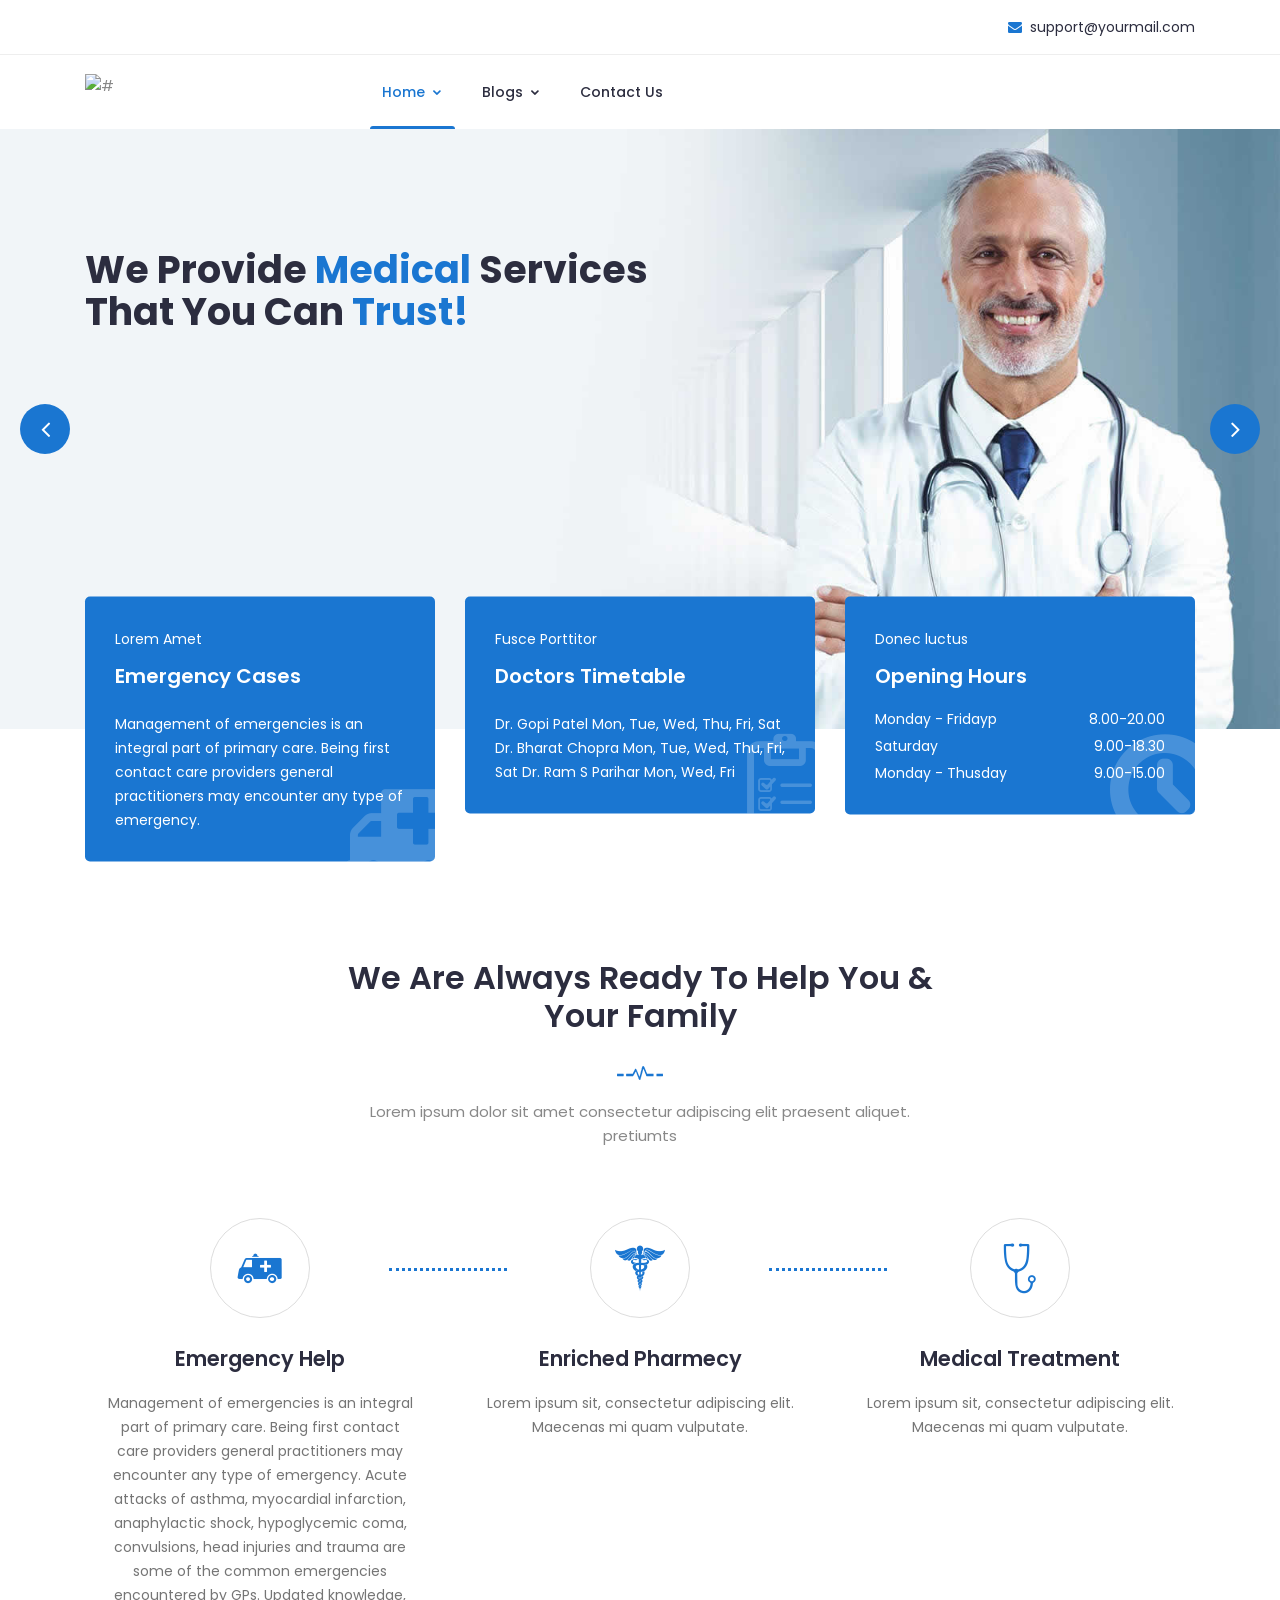
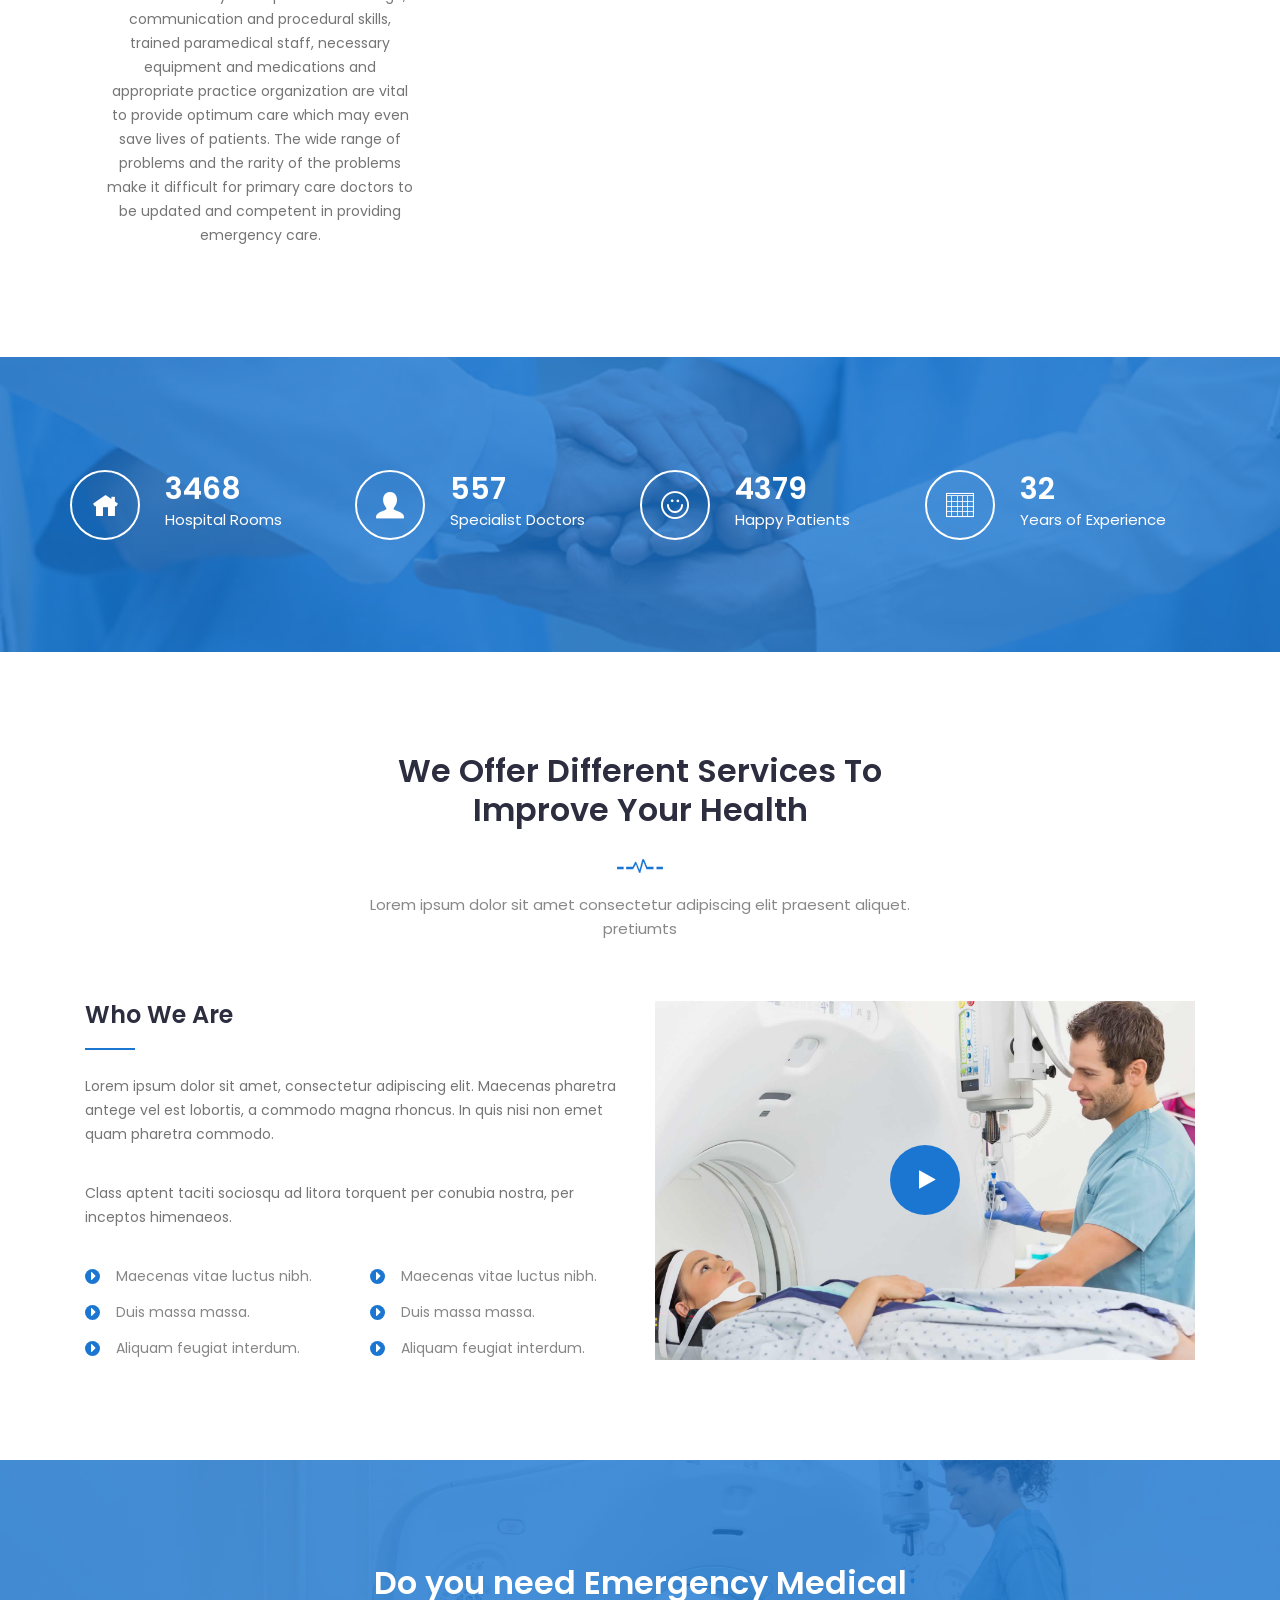
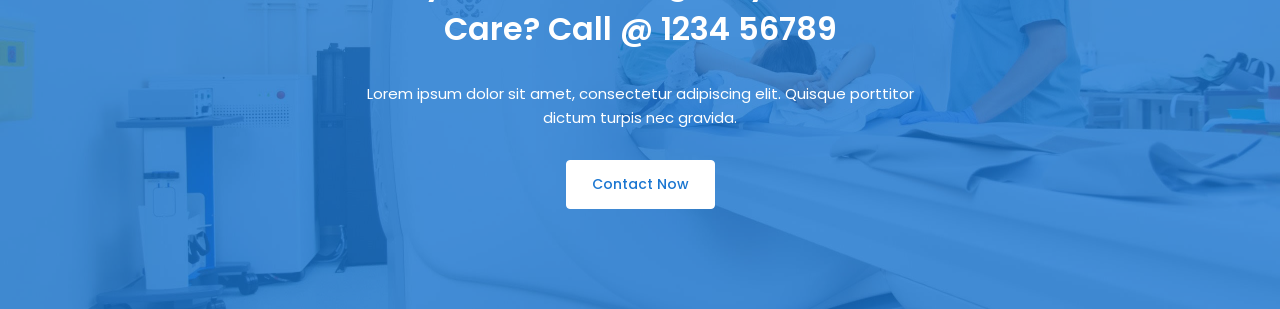
==== doctorsindex.html @ da0e17a2 "Add files via upload" ====
<!doctype html>
<html class="no-js" lang="zxx">
    <head>

        <!-- Meta Tags -->
		<meta charset="utf-8">
		<meta http-equiv="X-UA-Compatible" content="IE=edge">
		<meta name="keywords" content="Site keywords here">
		<meta name="description" content="">
		<meta name='copyright' content=''>
		<meta name="viewport" content="width=device-width, initial-scale=1, shrink-to-fit=no">
		
		<!-- Title -->
        <title> doctor appointments</title>
		
		<!-- Favicon -->
        <link rel="icon" href="img/favicon.png">
		
		<!-- Google Fonts -->
		<link href="https://fonts.googleapis.com/css?family=Poppins:200i,300,300i,400,400i,500,500i,600,600i,700,700i,800,800i,900,900i&display=swap" rel="stylesheet">

		<!-- Bootstrap CSS -->
		<link rel="stylesheet" href="css/bootstrap.min.css">
		<!-- Nice Select CSS -->
		<link rel="stylesheet" href="css/nice-select.css">
		<!-- Font Awesome CSS -->
        <link rel="stylesheet" href="css/font-awesome.min.css">
		<!-- icofont CSS -->
        <link rel="stylesheet" href="css/icofont.css">
		<!-- Slicknav -->
		<link rel="stylesheet" href="css/slicknav.min.css">
		<!-- Owl Carousel CSS -->
        <link rel="stylesheet" href="css/owl-carousel.css">
		<!-- Datepicker CSS -->
		<link rel="stylesheet" href="css/datepicker.css">
		<!-- Animate CSS -->
        <link rel="stylesheet" href="css/animate.min.css">
		<!-- Magnific Popup CSS -->
        <link rel="stylesheet" href="css/magnific-popup.css">
		
		<!-- Medipro CSS -->
        <link rel="stylesheet" href="css/normalize.css">
        <link rel="stylesheet" href="style.css">
        <link rel="stylesheet" href="css/responsive.css">
		
    </head>
    <body>
	
		<!-- Preloader -->
        <div class="preloader">
            <div class="loader">
                <div class="loader-outter"></div>
                <div class="loader-inner"></div>

                <div class="indicator"> 
                    <svg width="16px" height="12px">
                        <polyline id="back" points="1 6 4 6 6 11 10 1 12 6 15 6"></polyline>
                        <polyline id="front" points="1 6 4 6 6 11 10 1 12 6 15 6"></polyline>
                    </svg>
                </div>
            </div>
        </div>
        <!-- End Preloader -->
		
	
	
		<!-- Header Area -->
		<header class="header" >
			<!-- Topbar -->
			<div class="topbar">
				<div class="container">
					<div class="row">
						<div class="col-lg-6 col-md-5 col-12">
							
						
						</div>
						<div class="col-lg-6 col-md-7 col-12">
							<!-- Top Contact -->
							<ul class="top-contact">
								
								<li><i class="fa fa-envelope"></i><a href="mailto:support@yourmail.com">support@yourmail.com</a></li>
							</ul>
							<!-- End Top Contact -->
						</div>
					</div>
				</div>
			</div>
			<!-- End Topbar -->
			<!-- Header Inner -->
			<div class="header-inner">
				<div class="container">
					<div class="inner">
						<div class="row">
							<div class="col-lg-3 col-md-3 col-12">
								<!-- Start Logo -->
								<div class="logo">
									<a href="doctorsindex.html"><img src="https://cdn-icons-png.flaticon.com/128/3665/3665975.png" alt="#" ></a>
								</div>
								<!-- End Logo -->
								<!-- Mobile Nav -->
								<div class="mobile-nav"></div>
								<!-- End Mobile Nav -->
							</div>
							<div class="col-lg-7 col-md-9 col-12">
								<!-- Main Menu -->
								<div class="main-menu">
									<nav class="navigation">
										<ul class="nav menu">
											<li class="active"><a href="#">Home <i class="icofont-rounded-down"></i></a>
												<ul class="dropdown">
													<li><a href="index.html">Home Page</a></li>
												</ul>
											</li>
										
											<li><a href="#">Blogs <i class="icofont-rounded-down"></i></a>
												<ul class="dropdown">
													<li><a href="blog-single.html">Blog Details</a></li>
												</ul>
											</li>
											<li><a href="contact.html">Contact Us</a></li>
										</ul>
									</nav>
								</div>
								<!--/ End Main Menu -->
							</div>
						
						</div>
					</div>
				</div>
			</div>
			<!--/ End Header Inner -->
		</header>
		<!-- End Header Area -->
		
		<!-- Slider Area -->
		<section class="slider">
			<div class="hero-slider">
				<!-- Start Single Slider -->
				<div class="single-slider" style="background-image:url('img/slider2.jpg')">
					<div class="container">
						<div class="row">
							<div class="col-lg-7">
								<div class="text">
									<h1>We Provide <span>Medical</span> Services That You Can <span>Trust!</span></h1>
									
								</div>
							</div>
						</div>
					</div>
				</div>
				<!-- End Single Slider -->
				<!-- Start Single Slider -->
				<div class="single-slider" style="background-image:url('img/slider.jpg')">
					<div class="container">
						<div class="row">
							<div class="col-lg-7">
								<div class="text">
									<h1>We Provide <span>Medical</span> Services That You Can <span>Trust!</span></h1>
									
								</div>
							</div>
						</div>
					</div>
				</div>
				<!-- Start End Slider -->
				<!-- Start Single Slider -->
				<div class="single-slider" style="background-image:url('img/slider3.jpg')">
					<div class="container">
						<div class="row">
							<div class="col-lg-7">
								<div class="text">
									<h1>We Provide <span>Medical</span> Services That You Can <span>Trust!</span></h1>

									
								</div>
							</div>
						</div>
					</div>
				</div>
				<!-- End Single Slider -->
			</div>
		</section>
		<!--/ End Slider Area -->
		
		<!-- Start Schedule Area -->
		<section class="schedule">
			<div class="container">
				<div class="schedule-inner">
					<div class="row">
						<div class="col-lg-4 col-md-6 col-12 ">
							<!-- single-schedule -->
							<div class="single-schedule first">
								<div class="inner">
									<div class="icon">
										<i class="fa fa-ambulance"></i>
									</div>
									<div class="single-content">
										<span>Lorem Amet</span>
										<h4>Emergency Cases</h4>
										<p>Management of emergencies is an integral part of primary care. Being first contact care providers general practitioners may encounter any type of emergency. </p>
									</div>
								</div>
							</div>
						</div>
						<div class="col-lg-4 col-md-6 col-12">
							<!-- single-schedule -->
							<div class="single-schedule middle">
								<div class="inner">
									<div class="icon">
										<i class="icofont-prescription"></i>
									</div>
									<div class="single-content">
										<span>Fusce Porttitor</span>
										<h4>Doctors Timetable</h4>
										<p> Dr. Gopi Patel	    Mon, Tue, Wed, Thu, Fri, Sat	 	
											Dr. Bharat Chopra	Mon, Tue, Wed, Thu, Fri, Sat	 	
											Dr. Ram S Parihar	Mon, Wed, Fri</p>
											
									</div>
								</div>
							</div>
						</div>
						<div class="col-lg-4 col-md-12 col-12">
							<!-- single-schedule -->
							<div class="single-schedule last">
								<div class="inner">
									<div class="icon">
										<i class="icofont-ui-clock"></i>
									</div>
									<div class="single-content">
										<span>Donec luctus</span>
										<h4>Opening Hours</h4>
										<ul class="time-sidual">
											<li class="day">Monday - Fridayp <span>8.00-20.00</span></li>
											<li class="day">Saturday <span>9.00-18.30</span></li>
											<li class="day">Monday - Thusday <span>9.00-15.00</span></li>
										</ul>
										
									</div>
								</div>
							</div>
						</div>
					</div>
				</div>
			</div>
		</section>
		<!--/End Start schedule Area -->

		<!-- Start Feautes -->
		<section class="Feautes section">
			<div class="container">
				<div class="row">
					<div class="col-lg-12">
						<div class="section-title">
							<h2>We Are Always Ready to Help You & Your Family</h2>
							<img src="img/section-img.png" alt="#">
							<p>Lorem ipsum dolor sit amet consectetur adipiscing elit praesent aliquet. pretiumts</p>
						</div>
					</div>
				</div>
				<div class="row">
					<div class="col-lg-4 col-12">
						<!-- Start Single features -->
						<div class="single-features">
							<div class="signle-icon">
								<i class="icofont icofont-ambulance-cross"></i>
							</div>
							<h3>Emergency Help</h3>
							<p>Management of emergencies is an integral part of primary care. Being first contact care providers general practitioners may encounter any type of emergency. Acute attacks of asthma, myocardial infarction, anaphylactic shock, hypoglycemic coma, convulsions, head injuries and trauma are some of the common emergencies encountered by GPs. Updated knowledge, communication and procedural skills, trained paramedical staff, necessary equipment and medications and appropriate practice organization are vital to provide optimum care which may even save lives of patients. The wide range of problems and the rarity of the problems make it difficult for primary care doctors to be updated and competent in providing emergency care.</p></div>
						<!-- End Single features -->
					</div>
					<div class="col-lg-4 col-12">
						<!-- Start Single features -->
						<div class="single-features">
							<div class="signle-icon">
								<i class="icofont icofont-medical-sign-alt"></i>
							</div>
							<h3>Enriched Pharmecy</h3>
							<p>Lorem ipsum sit, consectetur adipiscing elit. Maecenas mi quam vulputate.</p>
						</div>
						<!-- End Single features -->
					</div>
					<div class="col-lg-4 col-12">
						<!-- Start Single features -->
						<div class="single-features last">
							<div class="signle-icon">
								<i class="icofont icofont-stethoscope"></i>
							</div>
							<h3>Medical Treatment</h3>
							<p>Lorem ipsum sit, consectetur adipiscing elit. Maecenas mi quam vulputate.</p>
						</div>
						<!-- End Single features -->
					</div>
				</div>
			</div>
		</section>
		<!--/ End Feautes -->
		
		<!-- Start Fun-facts -->
		<div id="fun-facts" class="fun-facts section overlay">
			<div class="container">
				<div class="row">
					<div class="col-lg-3 col-md-6 col-12">
						<!-- Start Single Fun -->
						<div class="single-fun">
							<i class="icofont icofont-home"></i>
							<div class="content">
								<span class="counter">3468</span>
								<p>Hospital Rooms</p>
							</div>
						</div>
						<!-- End Single Fun -->
					</div>
					<div class="col-lg-3 col-md-6 col-12">
						<!-- Start Single Fun -->
						<div class="single-fun">
							<i class="icofont icofont-user-alt-3"></i>
							<div class="content">
								<span class="counter">557</span>
								<p>Specialist Doctors</p>
							</div>
						</div>
						<!-- End Single Fun -->
					</div>
					<div class="col-lg-3 col-md-6 col-12">
						<!-- Start Single Fun -->
						<div class="single-fun">
							<i class="icofont-simple-smile"></i>
							<div class="content">
								<span class="counter">4379</span>
								<p>Happy Patients</p>
							</div>
						</div>
						<!-- End Single Fun -->
					</div>
					<div class="col-lg-3 col-md-6 col-12">
						<!-- Start Single Fun -->
						<div class="single-fun">
							<i class="icofont icofont-table"></i>
							<div class="content">
								<span class="counter">32</span>
								<p>Years of Experience</p>
							</div>
						</div>
						<!-- End Single Fun -->
					</div>
				</div>
			</div>
		</div>
		<!--/ End Fun-facts -->
		
		<!-- Start Why choose -->
		<section class="why-choose section" >
			<div class="container">
				<div class="row">
					<div class="col-lg-12">
						<div class="section-title">
							<h2>We Offer Different Services To Improve Your Health</h2>
							<img src="img/section-img.png" alt="#">
							<p>Lorem ipsum dolor sit amet consectetur adipiscing elit praesent aliquet. pretiumts</p>
						</div>
					</div>
				</div>
				<div class="row">
					<div class="col-lg-6 col-12">
						<!-- Start Choose Left -->
						<div class="choose-left">
							<h3>Who We Are</h3>
							<p>Lorem ipsum dolor sit amet, consectetur adipiscing elit. Maecenas pharetra antege vel est lobortis, a commodo magna rhoncus. In quis nisi non emet quam pharetra commodo. </p>
							<p>Class aptent taciti sociosqu ad litora torquent per conubia nostra, per inceptos himenaeos. </p>
							<div class="row">
								<div class="col-lg-6">
									<ul class="list">
										<li><i class="fa fa-caret-right"></i>Maecenas vitae luctus nibh. </li>
										<li><i class="fa fa-caret-right"></i>Duis massa massa.</li>
										<li><i class="fa fa-caret-right"></i>Aliquam feugiat interdum.</li>
									</ul>
								</div>
								<div class="col-lg-6">
									<ul class="list">
										<li><i class="fa fa-caret-right"></i>Maecenas vitae luctus nibh. </li>
										<li><i class="fa fa-caret-right"></i>Duis massa massa.</li>
										<li><i class="fa fa-caret-right"></i>Aliquam feugiat interdum.</li>
									</ul>
								</div>
							</div>
						</div>
						<!-- End Choose Left -->
					</div>
					<div class="col-lg-6 col-12">
						<!-- Start Choose Rights -->
						<div class="choose-right">
							<div class="video-image">
								<!-- Video Animation -->
								<div class="promo-video">
									<div class="waves-block">
										<div class="waves wave-1"></div>
										<div class="waves wave-2"></div>
										<div class="waves wave-3"></div>
									</div>
								</div>
								<!--/ End Video Animation -->
								<a href="https://www.youtube.com/watch?v=RFVXy6CRVR4" class="video video-popup mfp-iframe"><i class="fa fa-play"></i></a>
							</div>
						</div>
						<!-- End Choose Rights -->
					</div>
				</div>
			</div>
		</section>
		<!--/ End Why choose -->
		
		<!-- Start Call to action -->
		<section class="call-action overlay" data-stellar-background-ratio="0.5">
			<div class="container">
				<div class="row">
					<div class="col-lg-12 col-md-12 col-12">
						<div class="content">
							<h2>Do you need Emergency Medical Care? Call @ 1234 56789</h2>
							<p>Lorem ipsum dolor sit amet, consectetur adipiscing elit. Quisque porttitor dictum turpis nec gravida.</p>
							<div class="button">
								<a href="#" class="btn">Contact Now</a>
									</div>
						</div>
					</div>
				</div>
			</div>
		</section>
		
		
		<!-- jquery Min JS -->
        <script src="js/jquery.min.js"></script>
		<!-- jquery Migrate JS -->
		<script src="js/jquery-migrate-3.0.0.js"></script>
		<!-- jquery Ui JS -->
		<script src="js/jquery-ui.min.js"></script>
		<!-- Easing JS -->
        <script src="js/easing.js"></script>
		<!-- Color JS -->
		<script src="js/colors.js"></script>
		<!-- Popper JS -->
		<script src="js/popper.min.js"></script>
		<!-- Bootstrap Datepicker JS -->
		<script src="js/bootstrap-datepicker.js"></script>
		<!-- Jquery Nav JS -->
        <script src="js/jquery.nav.js"></script>
		<!-- Slicknav JS -->
		<script src="js/slicknav.min.js"></script>
		<!-- ScrollUp JS -->
        <script src="js/jquery.scrollUp.min.js"></script>
		<!-- Niceselect JS -->
		<script src="js/niceselect.js"></script>
		<!-- Tilt Jquery JS -->
		<script src="js/tilt.jquery.min.js"></script>
		<!-- Owl Carousel JS -->
        <script src="js/owl-carousel.js"></script>
		<!-- counterup JS -->
		<script src="js/jquery.counterup.min.js"></script>
		<!-- Steller JS -->
		<script src="js/steller.js"></script>
		<!-- Wow JS -->
		<script src="js/wow.min.js"></script>
		<!-- Magnific Popup JS -->
		<script src="js/jquery.magnific-popup.min.js"></script>
		<!-- Counter Up CDN JS -->
		<script src="http://cdnjs.cloudflare.com/ajax/libs/waypoints/2.0.3/waypoints.min.js"></script>
		<!-- Bootstrap JS -->
		<script src="js/bootstrap.min.js"></script>
		<!-- Main JS -->
		<script src="js/main.js"></script>
    </body>
</html>
---- css/datepicker.css ----
/*!
 * Datepicker for Bootstrap
 *
 * Copyright 2012 Stefan Petre
 * Licensed under the Apache License v2.0
 * http://www.apache.org/licenses/LICENSE-2.0
 *
 */
.datepicker {
  top: 0;
  left: 0;
  padding: 4px;
  margin-top: 1px;
  -webkit-border-radius: 4px;
  -moz-border-radius: 4px;
  border-radius: 0;
  /*.dow {
    border-top: 1px solid #ddd !important;
  }*/

}
.datepicker:before {
  content: '';
  display: inline-block;
  border-left: 7px solid transparent;
  border-right: 7px solid transparent;
  border-bottom: 7px solid #ccc;
  border-bottom-color: rgba(0, 0, 0, 0.2);
  position: absolute;
  top: -7px;
  left: 6px;
}
.datepicker:after {
  content: '';
  display: inline-block;
  border-left: 6px solid transparent;
  border-right: 6px solid transparent;
  border-bottom: 6px solid #ffffff;
  position: absolute;
  top: -6px;
  left: 7px;
}
.datepicker > div {
  display: none;
}
.datepicker table {
  width: 100%;
  margin: 0;
}
.datepicker td, .datepicker th {
	text-align: center;
	padding: 5px 9px;
	font-size: 13px;
	font-weight: 400;
}
.datepicker td.day:hover {
  background: #1A76D1;
  cursor: pointer;
  color:#fff;
}
.datepicker td.day.disabled {
  color: #eeeeee;
}
.datepicker td.old,
.datepicker td.new {
  color: #999999;
}
.datepicker td.active,
.datepicker td.active:hover {
  color: #ffffff;
  background-color: #1A76D1;
  color: #fff;
  text-shadow: 0 -1px 0 rgba(0, 0, 0, 0.25);
}
.datepicker td.active:hover,
.datepicker td.active:hover:hover,
.datepicker td.active:focus,
.datepicker td.active:hover:focus,
.datepicker td.active:active,
.datepicker td.active:hover:active,
.datepicker td.active.active,
.datepicker td.active:hover.active,
.datepicker td.active.disabled,
.datepicker td.active:hover.disabled,
.datepicker td.active[disabled],
.datepicker td.active:hover[disabled] {
  color: #ffffff;
  background-color: #1A76D1;
  *background-color: #1A76D1;
}
.datepicker td.active:active,
.datepicker td.active:hover:active,
.datepicker td.active.active,
.datepicker td.active:hover.active {
  background-color: #003399 \9;
}
.datepicker td span {
  display: block;
  width: 47px;
  height: 54px;
  line-height: 54px;
  float: left;
  margin: 2px;
  cursor: pointer;
  -webkit-border-radius: 4px;
  -moz-border-radius: 4px;
  border-radius: 4px;
}
.datepicker td span:hover {
  background: #1A76D1;
}
.datepicker td span.active {
  color: #ffffff;
  background-color: #1A76D1;
  color: #fff;
  text-shadow: 0 -1px 0 rgba(0, 0, 0, 0.25);
}
.datepicker td span.active:hover,
.datepicker td span.active:focus,
.datepicker td span.active:active,
.datepicker td span.active.active,
.datepicker td span.active.disabled,
.datepicker td span.active[disabled] {
  color: #ffffff;
  background-color: #0044cc;
  *background-color: #003bb3;
}
.datepicker td span.active:active,
.datepicker td span.active.active {
  background-color: #003399 \9;
}
.datepicker td span.old {
  color: #999999;
}
.datepicker th.switch {
  width: 145px;
}
.datepicker th.next,
.datepicker th.prev {
  font-size: 21px;
}
.datepicker thead tr:first-child th {
  cursor: pointer;
}
.datepicker thead tr:first-child th:hover {
  background: #1A76D1;
  color:#fff;
}
.input-append.date .add-on i,
.input-prepend.date .add-on i {
  display: block;
  cursor: pointer;
  width: 16px;
  height: 16px;
}
---- style.css ----
/* =====================================
Template Name: 	Mediplus.
Author Name: Naimur Rahman
Website: http://wpthemesgrid.com/
Description: Mediplus - Doctor HTML Template.
Version:	1.1
========================================*/   
/*======================================
[ CSS Table of contents ]
* Global CSS
* Header CSS
	+ Topbar
	+ Logo
	+ Widget
	+ Main Menu
	+ Search
* Hero Slider CSS
* Schedule CSS
* Feautes CSS
* Fun Facts CSS
* Why Choose CSS
* Call to Action CSS
* Portfolio CSS
	+ Portfolio Single CSS
* Services CSS
* Testimonials CSS
* Departments CSS
* Pricing Table CSS
* Clients CSS
* Team CSS
	+ Single Team
* Blog CSS
	+ Latest Blog CSS
	+ Blog Single CSS
	+ Blog Sidebar CSS
* Appointment CSS
* Login CSS
* Register CSS
* Faq CSS
* Contact Us CSS
* Error 404 CSS
* Mail Success CSS
* Newsletter CSS
* Doctor Calendar CSS
* About Us CSS
* Footer CSS
========================================*/ 
/*=============================
	Global CSS 
===============================*/
body{
    font-family: 'Poppins', sans-serif;
	font-weight: 400;
	font-size:14px;
	color:#888;
}
.pro-features {
	position: fixed;
	right: -300px;
	width: 300px;
	height: auto;
	line-height: 46px;
	font-size: 14px;
	background: #fff;
	text-align: left;
	color: #333;
	top: 50%;
	transform:translateY(-50%);
	box-shadow: -4px 0px 5px #00000036;
	color: #fff;
	z-index: 9999;
	padding:20px 30px 30px 30px;
	-webkit-transition:all 0.4s ease;
	-moz-transition:all 0.4s ease;
	transition:all 0.4s ease;
}
.pro-features.active{
	right:0;
}
.pro-features li.big-title {
	font-weight: 600;
	color: #1A76D1;
	font-size: 15px;
}
.pro-features li.title {
	font-weight: 600;
	color: #1A76D1;
	font-size: 15px;
}
.pro-features .button{}
.pro-features .button .btn {
	width: 100%;
	text-align: center;
	margin-top: 8px;
	display: inline-block;
	float: left;
	font-size: 13px;
	width: 100%;
	text-transform: capitalize;
}
.pro-features li {
	color: #333;
	margin: 0;
	padding: 0;
	line-height: 22px;
	margin-bottom: 10px;
}
.get-pro {
	position: absolute;
	left: -80px;
	width:80px;
	height: 45px;
	line-height: 45px;
	font-size: 14px;
	border-radius: 5px 0 0 5px;
	background: #1A76D1;
	text-align: center;
	color: #fff;
	top: 0;
	cursor: pointer;
	box-shadow: -4px 0px 5px #00000036;
}
.get-pro:hover{
	
}
#scrollUp {
	bottom: 15px;
	right: 15px;
	padding: 10px 20px;
	background: #1a76d1;
	color: #fff;
	font-size: 25px;
	width: 45px;
	height: 45px;
	text-align: center;
	line-height: 45px;
	padding: 0;
	border-radius: 3px;
	box-shadow: 0px 0px 10px #00000026;
}
#scrollUp:hover{
	background:#2C2D3F;
}
/* Color Plate */
.color-plate {
	position: fixed;
	display: block;
	z-index: 99998;
	padding: 20px;
	width: 245px;
	background: #fff;
	right: -245px;
	text-align: left;
	top: 30%;
	-webkit-transition:all 0.4s ease;
	-moz-transition:all 0.4s ease;
	transition:all 0.4s ease;
	-webkit-box-shadow: -3px 0px 25px -2px rgba(0, 0, 0, 0.2);
	-moz-box-shadow: -3px 0px 25px -2px rgba(0, 0, 0, 0.2);
	box-shadow: -3px 0px 25px -2px rgba(0, 0, 0, 0.2);
}
.color-plate.active{
	right:0;
}
.color-plate .color-plate-icon {
	position: absolute;
	left: -48px;
	width: 48px;
	height: 45px;
	line-height: 45px;
	font-size: 21px;
	border-radius: 5px 0 0 5px;
	background: #1A76D1;
	text-align: center;
	color: #fff !important;
	top: 0;
	cursor: pointer;
	box-shadow: -4px 0px 5px #00000036;
}
.color-plate h4 {
	display: block;
	font-size: 15px;
	margin-bottom: 5px;
	font-weight: 500;
}
.color-plate p {
	font-size: 13px;
	margin-bottom: 15px;
	line-height: 20px;
}
.color-plate span {
	width: 42px;
	height: 35px;
	border-radius: 0;
	cursor: pointer;
	display: inline-block;
	margin-right: 3px;
}
.color-plate span:hover{
	cursor:pointer;
}
.color-plate span.color1{
	background:#1A76D1;
}
.color-plate span.color2{
	background:#2196F3;
}
.color-plate span.color3{
	background:#32B87D;
}
.color-plate span.color4{
	background:#FE754A;
}
.color-plate span.color5{
	background:#F82F56;
}
.color-plate span.color6{
	background:#01B2B7;
}
.color-plate span.color7{
	background:#6c5ce7;
}
.color-plate span.color8{
	background:#85BA46;
}
.color-plate span.color9{
	background:#273c75;
}
.color-plate span.color10{
	background:#FD7272;
}
.color-plate span.color11{
	background:#badc58;
}
.color-plate span.color12{
	background:#44ce6f;
}
/*=============================
	End Global CSS 
===============================*/

/*===================
	Start Header CSS 
=====================*/
.header{
	background-color:#fff;
	position:relative;
}
.header .navbar-collapse{
	padding:0;
}
/* Topbar */
.header .topbar{
	background-color:#fff;
	border-bottom:1px solid #eee;
}
.header .topbar{
	padding:15px 0;
}
.header .top-link{
	float:left;
}
.header .top-link li{
	display:inline-block;
	margin-right:15px;
}
.header .top-link li:last-child{
	margin-right:0px;
}
.header .top-link li a{
	color:#2C2D3F;
	font-size:14px;
	font-weight:400;
}
.header .top-link li:hover a{
	color:#1A76D1;
}
.header .top-contact{
	float:right;
}
.header .top-contact li{
	display:inline-block;
	margin-right:25px;
	color:#2C2D3F;
}
.header .top-contact li:last-child{
	margin-right:0;
}
.header .top-contact li a{
	font-size:14px;
}
.header .top-contact li a:hover{
	color:#1A76D1;
}
.header .top-contact li i{
	color:#1A76D1;
	margin-right:8px;
}
.header .header-inner {
	background:#fff;
	z-index:999;
	width:100%;
}
.get-quote{
	margin-top:12px;
}
.get-quote .btn{
	color:#fff;
}
.header .logo {
	float: left;
	margin-top: 18px;
}
.header .navbar {
	background: none;
	box-shadow: none;
	border: none;
	margin: 0;
	height: 0px;
	min-height: 0px;
}
.header .nav li{
	margin-right: 15px;
    float: left;
	position:relative;
}
.header .nav li:last-child{
	margin:0;
}
.header .nav li a {
	color: #2C2D3F;
	font-size: 14px;
	font-weight: 500;
	text-transform: capitalize;
	padding: 25px 12px;
	position: relative;
	display: inline-block;
	position:relative;
}
.header .nav li a::before {
	position: absolute;
	content: "";
	left: 0;
	bottom: 0;
	height: 3px;
	width:0%;
	background: #1A76D1;
	border-radius: 5px 5px 0 0;
	opacity:0;
	visibility:hidden;
	-webkit-transition:all 0.4s ease;
	-moz-transition:all 0.4s ease;
	transition:all 0.4s ease;
}
.header .nav li.active a:before{
	opacity:1;
	visibility:visible;
	width: 100%;
}
.header .nav li.active a{
	color:#1A76D1;
}
.header .nav li:hover a:before{
	opacity:1;
	width: 100%;
	visibility:visible;
}
.header .nav li:hover a{
	color:#1a76d1;
}
.header .nav li a i {
	display: inline-block;
	margin-left: 1px;
	font-size: 13px;
}
/* Middle Header */
.header.style2 .header-inner {
	border-top: 1px solid #eee;
}
.header.style2 .logo {
	margin-top:6px;
}
.header .middle-header {
	background: #fff;
	padding: 20px 0px;
}
.header .widget-main{
	float:right;
}
.header.style2 .get-quote {
	margin-top: 0;
}
.header .single-widget {
	position: relative;
	float: left;
	margin-right: 30px;
	padding-left: 55px;
}
.header .single-widget:last-child{
	margin:0;
}
.header .single-widget .logo{
	margin:0;
	padding:0;
	margin-top: 7px;
}
.header .single-widget i {
	position: absolute;
	left: 0;
	top: 6px;
	height: 40px;
	width: 40px;
	line-height: 40px;
	color: #fff;
	background: #1A76D1;
	border-radius: 4px;
	text-align: center;
	font-size: 15px;
}
.header .single-widget h4 {
	font-size: 15px;
	font-weight: 500;
}
.header .single-widget p {
	margin-bottom: 5px;
	text-transform: capitalize;
}
.header .single-widget.btn{
	margin-left:0;
}
/* Dropdown Menu */
.header .nav li .dropdown {
	background: #fff;
	width: 220px;
	position: absolute;
	left:-20px;
	top: 100%;
	z-index: 999;
	-webkit-box-shadow: 0px 3px 5px rgba(0, 0, 0, 0.2);
	-moz-box-shadow: 0px 3px 5px rgba(0, 0, 0, 0.2);
	box-shadow: 0px 3px 5px #3333334d;
	transform-origin: 0 0 0;
	transform: scaleY(0.2);
	-webkit-transition: all 0.3s ease 0s;
	-moz-transition: all 0.3s ease 0s;
	transition: all 0.3s ease 0s;
	opacity: 0;
	visibility: hidden;
	top: 74px;
	border-left:3px solid #2889e4;
}
.header .nav li:hover .dropdown{
	opacity:1;
	visibility:visible;
	transform:translateY(0px);
}
.header .nav li .dropdown li{
	float:none;
	margin:0;
	border-bottom:1px dashed #eee;
}
.header .nav li .dropdown li:last-child{
	border:none;
}
.header .nav li .dropdown li a {
	padding: 12px 15px;
	color: #666;
	display: block;
	font-weight: 400;
	text-transform: capitalize;
	background: transparent;
	-webkit-transition:all 0.2s ease;
	-moz-transition:all 0.2s ease;
	transition:all 0.2s ease;
}
.header .nav li .dropdown li a:before{
	display:none;
}
.header .nav li .dropdown li:last-child a{
	border-bottom:0px;
}
.header .nav li .dropdown li:hover a{
	color:#1A76D1;
}
.header .nav li .dropdown li a:hover{
	border-color:transparent;
}
/* Right Bar */
.header.style2 .main-menu{
	display:inline-block;
	float:left;
}
.header .right-bar {
	float: right;
}
.header .right-bar {
	padding-top:20px;
}
.header .right-bar {
	display: inline-block;
}
.header .right-bar a {
	color: #fff;
	height: 35px;
	width: 35px;
	line-height: 35px;
	text-align: center;
	background: #1a76d1;
	border-radius: 4px;
	display: block;
	font-size: 12px;
}
.header .right-bar li a:hover{
	color:#fff;
	background:#27AE60;
}
.header .search-top.active .search i:before{
	content:"\eee1";
	font-size:15px;
}
/* Search */
.header .search-form {
	position: absolute;
	right: 0;
	z-index: 9999;
	opacity: 0;
	visibility: hidden;
	-webkit-transition: all 0.4s ease;
	-moz-transition: all 0.4s ease;
	transition: all 0.4s ease;
	top: 74px;
	box-shadow: 0px 0px 10px #0000001c;
	border-radius: 4px;
	overflow: hidden;
	transform:scale(0);
}
.header .search-top.active .search-form {
	opacity:1;
	visibility:visible;
	transform:scale(1);
}
.header .search-form input {
	width: 282px;
	height: 50px;
	line-height: 50px;
	padding: 0 70px 0 20px;
	-webkit-transition: all 0.4s ease;
	-moz-transition: all 0.4s ease;
	transition: all 0.4s ease;
	border-radius: 3px;
	border: none;
	background: #fff;
	color: #2C2D3F;
}
.header .search-form button {
	position: absolute;
	right: 0;
	height: 50px;
	top: 0;
	width: 50px;
	background: #1A76D1;
	border: none;
	color: #fff;
	border-radius: 0 4px 4px 0;
	border-left:1px solid transparent;
}
.header .search-form button:hover{
	background:#fff;
	color:#1A76D1;
	border-color:#e6e6e6;
}
/* Header Sticky */
.header.sticky .header-inner{
	position:fixed;
	z-index:999;
	top:0;
	left:0;
	bottom:initial;
	-webkit-transition:all 0.4s ease;
	-moz-transition:all 0.4s ease;
	transition:all 0.4s ease;
	animation: fadeInDown 0.5s both 0.1s;
	box-shadow:0px 0px 13px #00000054;
}
/*=========================
	End Header CSS
===========================*/

/*===========================
	Start Hero Area CSS
=============================*/
.slider .single-slider {
	height: 600px;
	background-size: cover;
	background-position: center;
	background-repeat:no-repeat;
}
.slider .single-slider .text{
	margin-top:120px;
}
.slider.index2 .single-slider .text{
	margin-top:150px;
}
.slider .single-slider h1 {
	color: #2C2D3F;
	font-size: 38px;
	font-weight: 700;
	margin: 0;
	padding: 0;
	line-height: 42px;
}
.slider .single-slider h1 span{
	color:#1a76d1;
}
.slider .single-slider p {
	color: #2C2D3F;
	margin-top: 27px;
	font-weight: 400;
}
.slider .single-slider .button{
	margin-top:30px;
}
.slider .single-slider .btn{
	color:#fff;
	background:#1a76d1;
	font-weight:500;
	display:inline-block;
	margin:0;
	margin-right:10px;
}
.slider .single-slider .btn:last-child{
	margin:0;
}
.slider .single-slider .btn.primary{
	background:#2C2D3F;
	color:#fff;
}
.slider .single-slider .btn.primary:before{
	background:#1A76D1;
}
.slider .owl-carousel .owl-nav {
	margin: 0;
    position: absolute;
    top: 50%;
    width: 100%;
	margin-top:-25px;
}
.slider .owl-carousel .owl-nav div {
	height: 50px;
	width: 50px;
	line-height: 50px;
	text-align: center;
	background: #1A76D1;
	color: #fff;
	font-size: 26px;
	position: absolute;
	margin: 0;
	-webkit-transition: all 0.4s ease;
	-moz-transition: all 0.4s ease;
	transition: all 0.4s ease;
	padding: 0;
	border-radius: 50%;
}
.slider .owl-carousel .owl-nav div:hover{
	background:#2C2D3F;
	color:#fff;
}
.slider .owl-carousel .owl-controls .owl-nav .owl-prev{
	left:20px;
}
.slider .owl-carousel .owl-controls .owl-nav .owl-next{
	right:20px;
}

/* Slider Animation */
.owl-item.active .single-slider h1{
    animation: fadeInUp 1s both 0.6s;
}
.owl-item.active .single-slider p{
    animation: fadeInUp 1s both 1s;
}
.owl-item.active .single-slider .button{
    animation: fadeInDown 1s both 1.5s;
}
/*===========================
	End Hero Area CSS
=============================*/

/*=============================
	Start Schedule CSS
===============================*/
.schedule {
	background: #fff;
	margin: 0;
	padding: 0;
	height: 230px;
}
.schedule .schedule-inner {
	position: relative;
	transform: translateY(-50%);
	z-index:9;
}
.schedule .single-schedule {
	position: relative;
	text-align: left;
	z-index:3;
	border-radius:5px;
	background:#1A76D1;
	 -webkit-transition: all .3s ease-out 0s;
    -moz-transition: all .3s ease-out 0s;
    -ms-transition: all .3s ease-out 0s;
    -o-transition: all .3s ease-out 0s;
    transition: all .3s ease-out 0s;
}
.schedule .single-schedule .inner {
	overflow:hidden;
	position: relative;
	padding:30px;
	z-index:2;
}
.schedule .single-schedule:before{
	position: absolute;
    z-index: -1;
    content: '';
    bottom: -10px;
    left: 0;
    right: 0;
    margin: 0 auto;
    width: 80%;
    height: 90%;
    background:#1A76D1;
    opacity: 0;
    filter: blur(10px);
    -webkit-transition: all .3s ease-out 0s;
    -moz-transition: all .3s ease-out 0s;
    -ms-transition: all .3s ease-out 0s;
    -o-transition: all .3s ease-out 0s;
    transition: all .3s ease-out 0s;
}
.schedule .single-schedule:hover:before{
	opacity: 0.8;
}
.schedule .single-schedule:hover{
	transform: translateY(-5px);
}
.schedule .single-schedule .icon i{
	position: absolute;
	font-size: 110px;
	color: #fff;
	 -webkit-transition: all .3s ease-out 0s;
    -moz-transition: all .3s ease-out 0s;
    -ms-transition: all .3s ease-out 0s;
    -o-transition: all .3s ease-out 0s;
    transition: all .3s ease-out 0s;
	z-index:-1;
	visibility:visible;
	opacity:0.2;
	right: -25px;
	bottom: -30px;
}
.schedule .single-schedule span{
	display:block;
	color:#fff;
}
.schedule .single-schedule h4{
	font-size: 20px;
	font-weight:600;
	display:inline-block;
	text-transform:capitalize;
	color:#fff;
	margin-top:13px;
}
.schedule .single-schedule p{
	color:#fff;
	margin-top:22px;
}
.schedule .single-schedule a {
	color: #fff;
	margin-top: 25px;
	font-weight: 500;
	display: inline-block;
	position: relative;
}
.schedule .single-schedule a:before{
	position:absolute;
	content:"";
	left:0;
	bottom:0;
	height:1px;
	width:0%;
	background:#fff;
	-webkit-transition:all 0.4s ease;
	-moz-transition:all 0.4s ease;
	transition:all 0.4s ease;
}
.schedule .single-schedule a:hover:before{
	width:100%;
	width:100%;
}
.schedule .single-schedule a i{
	margin-left:10px;
}
.schedule .single-schedule .time-sidual{
	
}
.schedule .single-schedule .time-sidual{
	overflow:hidden;
	margin-top:17px;
}
.schedule .single-schedule .time-sidual li {
	display: block;
	color: #fff;
	width: 100%;
	margin-bottom:3px;
}
.schedule .single-schedule .time-sidual li:last-child{
	margin:0;
}
.schedule .single-schedule .time-sidual li span{
	display:inline-block;
	float:right;
}
.schedule .single-schedule .day-head .time {
	font-weight: 400;
	float: right;
}
/*=============================
	End Schedule CSS
===============================*/

/*=============================
	Start Feautes CSS
===============================*/
.Feautes{
	padding-top:0;
}
.Feautes.index2{
	padding-top:100px;
}
.Feautes.testimonial-page{
	padding-top:100px;
}
.Feautes .single-features{
	text-align:center;
	position:relative;
	padding:10px 20px;
}
.Feautes .single-features::before {
	position: absolute;
	content: "";
	right: -72px;
	top: 60px;
	width: 118px;
	border-bottom: 3px dotted #1a76d1;
}
.Feautes .single-features.last::before{
	display:none;
}
.Feautes .single-features .signle-icon{
	position:relative;
}
.Feautes .single-features .signle-icon i{
	font-size:50px;
	color:#1a76d1;
	position:absolute;
	left:50%;
	margin-left:-50px;
	top:0;
	height:100px;
	width:100px;
	line-height:100px;
	text-align:center;
	border:1px solid #dddddd;
	border-radius:100%;
	-webkit-transition:all 0.4s ease;
	-moz-transition:all 0.4s ease;
	transition:all 0.4s ease;
}
.Feautes .single-features:hover .signle-icon i{
	background:#1A76D1;
	color:#fff;
	border-color:transparent;
}
.Feautes .single-features h3{
	padding-top: 128px;
	color:#2C2D3F;
	font-weight:600;
	font-size:21px;
}
.Feautes .single-features p {
	margin-top: 20px;
}
/*=============================
	End Feautes CSS
===============================*/

/*=======================
	Start Fun Facts CSS
=========================*/
.fun-facts{
	position:relative;
}
.fun-facts.section{
	padding:120px 0;
}
.fun-facts{
	background:url('img/fun-bg.jpg');
	background-size:cover;
	background-repeat:no-repeat;
}
.fun-facts .single-fun {
	
}
.fun-facts .single-fun i {
	position: absolute;
	left: 0;
	font-size: 62px;
	color: #fff;
	height: 70px;
	width: 70px;
	line-height: 67px;
	font-size: 28px;
	text-align: center;
	padding: 0;
	margin: 0;
	border: 2px solid #fff;
	border-radius: 0px;
	top: 50%;
	margin-top: -35px;
	-webkit-transition: all 0.4s ease;
	-moz-transition: all 0.4s ease;
	transition: all 0.4s ease;
	border-radius: 50%;
}
.fun-facts .single-fun:hover i{
	color:#1A76D1;
	background:#fff;
	border-color:transparent;
}
.fun-facts .single-fun .content {
	padding-left: 80px;
}
.fun-facts .single-fun span {
	color: #fff;
	font-weight: 600;
	font-size: 30px;
	position: relative;
	display: block;
	-webkit-transition: all 0.4s ease;
	-moz-transition: all 0.4s ease;
	transition: all 0.4s eas;
	display: block;
	margin-bottom: 7px;
}
.fun-facts .single-fun p{
	color:#fff;
	font-size:15px;
}
/*===================
	End Fun Facts
=====================*/

/*===================
	Why choose CSS
=====================*/
.why-choose .choose-left h3{
	font-size:24px;
	font-weight:600;
	color:#2C2D3F;
	position:relative;
	padding-bottom:20px;
	margin-bottom:24px;
}
.why-choose .choose-left h3:before{
	position:absolute;
	content:"";
	left:0;
	bottom:0;
	height:2px;
	width:50px;
	background:#1a76d1;
}
.why-choose .choose-left p{
	margin-bottom:35px;
}
.why-choose .choose-left .list{}
.why-choose .choose-left .list li {
	color: #868686;
	margin-bottom: 12px;
}
.why-choose .choose-left .list li:last-child{
	margin-bottom:0px;
}
.why-choose .choose-left .list li i{
	height:15px;
	width:15px;
	line-height:15px;
	text-align:center;
	background:#1a76d1;
	color:#fff;
	font-size:14px;
	border-radius:100%;
	padding-left:2px;
	margin-right:16px;
}
/* Start Faq CSS */
.why-choose{
	background:#fff;
}
.why-choose .choose-right{
	height:100%;
	width:100%;
	background-image:url('img/video-bg.jpg');
	background-size:cover;
	background-position:center;
	background-repeat:no-repeat;
	position:relative;
}
.why-choose .choose-right .video {
	color: #fff;
	height: 70px;
	width: 70px;
	line-height: 70px;
	text-align: center;
	border-radius: 100%;
	position: absolute;
	left: 50%;
	top: 50%;
	margin-left: -35px;
	margin-top: -35px;
	font-size: 21px;
	background: #1a76d1;
	padding-left: 4px;
}
.why-choose .choose-right .video:hover{
	transform:scale(1.1);
}
.why-choose .video-image .waves-block .waves {
	position: absolute;
	width: 200px;
	height: 200px;
	background: #fff;
	opacity: 0;
	-ms-filter: "progid:DXImageTransform.Microsoft.Alpha(Opacity=0)";
	border-radius: 100%;
	-webkit-animation: waves 3s ease-in-out infinite;
	animation: waves 3s ease-in-out infinite;
	left: 50%;
	margin-left: -100px;
	top: 50%;
	margin-top: -100px;
}
.why-choose .video-image .waves-block .wave-1 {
    -webkit-animation-delay: 0s;
    animation-delay: 0s;
}
.why-choose .video-image .waves-block .wave-2 {
    -webkit-animation-delay: 1s;
    animation-delay: 1s;
}
.why-choose .video-image .waves-block .wave-3 {
    -webkit-animation-delay: 2s;
    animation-delay: 2s;
}
/*=======================
	End Why choose CSS
=========================*/

/*===============================
	Start Call to action CSS
=================================*/
.call-action{
	background-image:url('img/call-bg.jpg');
	background-size:cover;
	background-position:center;
	position:relative;
	background-repeat:no-repeat;
}
.call-action .content{
	text-align:center;
	padding:100px 265px;
}
.call-action .content h2{
	color:#fff;
	font-size:32px;
	font-weight:600;
	line-height:46px;
}
.call-action .content p {
	color: #fff;
	margin: 30px 0px;
	font-size: 15px;
}
.call-action .content .btn{
	background:#fff;
	margin-right:20px;
	font-weight:500;
	border:1px solid #fff;
	color:#1a76d1;
}
.call-action .content .btn:before{
	background:#1A76D1;
}
.call-action .content .btn:hover{
	background:#1A76D1;
	color:#fff;
}
.call-action .content .btn:last-child{
	margin-right:0px;
}
.call-action .content .second {
	border: 1px solid #fff;
	color: #fff;
	background: transparent;
	color: #fff !important;
}
.call-action .content .second:before{
	background:#fff;
}
.call-action .content .second:hover{
	color:#1A76D1;
	border-color:transparent;
	background:#fff;
}
.call-action .content .second i{
	margin-left:10px;
}
/*===============================
	Start Call to action CSS
=================================*/

/*==========================
	Start Portfolio CSS
============================*/
.portfolio{
	background:#FDFDFD;
}
.portfolio .single-pf{
	position:relative;
}
.portfolio .single-pf img{
	height:100%;
	width:100%;
}
.portfolio .single-pf:before{
	position:absolute;
	content:"";
	left:0;
	top:0;
	height:100%;
	width:100%;
	background:#1a76d1;
	opacity:0;
	visibility:hidden;
	-webkit-transition:all 0.4s ease;
	-moz-transition:all 0.4s ease;
	transition:all 0.4s ease;
	z-index:1;
}
.portfolio .single-pf:hover:before{
	opacity:0.7;
	visibility:visible;
}
.portfolio .single-pf .btn {
	color: #1a76d1;
	z-index: 3;
	background: #fff;
	position: absolute;
	left: 50%;
	top: 50%;
	border-radius: 0px;
	opacity: 0;
	visibility: hidden;
	-webkit-transition: all 0.4s ease;
	-moz-transition: all 0.4s ease;
	transition: all 0.4s ease;
	height: 48px;
	width: 150px;
	text-align: center;
	line-height: 48px;
	padding: 0;
	font-weight: 500;
	font-size: 14px;
	margin-left: -75px;
	margin-top: -24px;
	border-radius:4px;
}
.portfolio .single-pf:hover .btn{
	opacity:1;
	visibility:visible;
}
.portfolio .single-pf .btn:hover{
	color:#fff;
}
.portfolio .owl-nav{
	display:none;
}
/* Slider Nav */
.pf-details .image-slider .owl-nav{
	margin: 0;
    position: absolute;
    top: 50%;
    width: 100%;
	margin-top:-25px;
}
.pf-details .image-slider .owl-carousel .owl-nav div {
	height: 50px;
	width: 50px;
	line-height: 45px;
	background: #fff;
	color: #1A76D1;
	position: absolute;
	margin: 0;
	border-radius: 100%;
	font-size: 20px;
	text-align: center;
	-webkit-transition: all 0.4s ease;
	-moz-transition: all 0.4s ease;
	transition: all 0.4s ease;
	box-shadow: 0px 0px 10px #0000001a;
}
.pf-details .image-slider .owl-carousel .owl-nav div:hover{
	color:#fff;
	background:#1A76D1;
}
.pf-details .image-slider .owl-carousel .owl-controls .owl-nav .owl-prev{
	left:20px;
}
.pf-details .image-slider .owl-carousel .owl-controls .owl-nav .owl-next{
	right:20px;
}
.pf-details .image-slider{
	border-radius:8px 8px 0 0;
}
.pf-details .image-slider img{
	height:100%;
	width:100%;
}
.pf-details .date{
	background: #1a76d1;
	display: block;
	padding: 20px;
	text-align: center;
	border-radius: 0;
	border: none;
	margin: 0;
	margin-top: -1px;
}
.pf-details .date ul li{
	font-size:16px;
	color:#fff;
	display:inline-block;
	margin-right:60px;
}
.pf-details .date ul li:last-child{
	margin:0;
}
.pf-details .date ul li span{
	font-weight:500;
	display:inline-block;
	margin-right:5px;
}
.pf-details .body-text{}
.pf-details .body-text h3 {
	font-size: 30px;
	font-weight: 600;
	color: #333;
	margin-top: 40px;
}
.pf-details .body-text p{
	margin-top:20px;
}
.pf-details .body-text .share{
	margin-top:40px;
}
.pf-details .body-text .share h4 {
	font-size: 15px;
	font-weight: 500;
	display: inline-block;
}
.pf-details .body-text .share ul{
	display:inline-block;
	margin-left:12px;
}
.pf-details .body-text .share ul li{
	display:inline-block;
	margin-right:10px;
}
.pf-details .body-text .share ul li:last-child{
	margin-right:0;
}
.pf-details .body-text .share ul li a{
	height:35px;
	width:35px;
	line-height:35px;
	text-align:center;
	border:1px solid #C8C8C8;
	color:#757575;
	display:block;
	border-radius:50%;
}
.pf-details .body-text .share ul li a:hover{
	color:#fff;
	border-color:transparent;
	background:#1A76D1;
}
/*==========================
	End Portfolio CSS
============================*/

/*=========================
	Srart service CSS
===========================*/
.services .single-service{
	margin:30px 0;
	position:relative;
	padding-left:70px;
}
.services .single-service i{
	font-size:45px;
	color:#1a76d1;
	position:absolute;
	left:0;
	-webkit-transition:all 0.4s ease;
	-moz-transition:all 0.4s ease;
	transition:all 0.4s ease;
}
.services .single-service h4{
	text-transform:capitalize;
	margin-bottom:25px;
	color:#2C2D3F;
}
.services .single-service h4 a{
	color:#2C2D3F;
	font-size:20px;
	font-weight:600;
}
.services .single-service h4 a:hover{
	color:#1A76D1;
}
.services .single-service p{
	color:#868686;
}
/*-- Service Details --*/
.services-details-img {
  margin-bottom: 50px;
}

.services-details-img img {
  width: 100%;
  margin-bottom: 30px;
}
.services-details-img h2 {
  font-weight: 600;
  font-size: 28px;
  margin-bottom: 16px;
}
.services-details-img P {
  margin-bottom: 20px;
}
.services-details-img blockquote {
	font-size: 15px;
	color: #4a6f8a;
	background-color: #1a76d1;
	padding: 30px 75px;
	line-height: 26px;
	position: relative;
	margin-bottom: 20px;
	color: #fff;
}
.services-details-img blockquote i {
  position: absolute;
  display: inline-block;
  top: 20px;
  left: 38px;
  font-size: 32px;
}
.service-details-inner-left {
  background-image: url("img/signup-bg.jpg");
  background-size: cover;
  background-position: center center;
  background-repeat: no-repeat;
  width: 100%;
  height: 100%;
}
.service-details-inner-left img {
  display: none;
}
.service-details-inner {
  max-width: 580px;
  margin-left: auto;
  margin-right: auto;
}
.service-details-inner h2 {
	font-weight: 600;
	font-size: 30px;
	margin-bottom: 15px;
	border-left: 3px solid #1a76d1;
	padding-left: 15px;
}
.service-details-inner p {
  margin-bottom: 15px;
}
.service-details-inner p:last-child {
  margin-bottom: 0;
}
/*=========================
	End service CSS
===========================*/

/*=============================
	Start Testimonials CSS
===============================*/
.testimonials{
	background-image:url('img/testi-bg.jpg');
	background-size:cover;
	background-position:center;
	background-repeat:no-repeat;
	position:relative;
}
.testimonials .section-title h2{
	color:#fff;
}
.testimonials .single-testimonial {
	text-align: left;
	position: relative;
	background: #fff;
	padding: 40px 30px;
	margin: 5px;
	margin-bottom: 27px;
	margin-right: 30px;
	border-radius: 5px;
	-webkit-transition: all 0.4s ease;
	-moz-transition: all 0.4s ease;
	transition: all 0.4s ease;
	margin: 0;
	margin: 30px 20px;
}
.testimonials .single-testimonial:hover{
	box-shadow: 0px 10px 10px #0000001c;
	transform: translateY(-4px);
}
.testimonials .single-testimonial img {
	position: absolute;
	left: 30px;
	bottom:-26px;
	height: 53px;
	width: 53px;
	border-radius: 100%;
}
.testimonials .single-testimonial p{
	color:#868686;
	font-size:14px;
}
.testimonials .single-testimonial .name {
	margin-top: 22px;
	color: #2C2D3F;
	font-weight: 500;
	font-size: 15px;
}
.testimonials .owl-dots {
	position: absolute;
	left: 50%;
	bottom: -55px;
	margin-top: -47px;
	padding: 10px 25px;
	border-radius: 3px;
	margin: 0 0 0 -52px;
	margin-top: 49px;
	box-sizing: ;
}
.testimonials .owl-dots .owl-dot {
	display: inline-block;
	margin-right: 10px;
}
.testimonials .owl-dots .owl-dot:last-child{
	margin:0px;
}
.testimonials .owl-dots .owl-dot span {
	width: 10px;
	height:10px;
	display: block;
	border-radius: 30px;
	-webkit-transition: all 0.3s ease;
	-moz-transition: all 0.3s ease;
	transition: all 0.3s ease;
	margin: 0;
	background: #fff;
	position: relative;
}
.testimonials .owl-dots .owl-dot span:hover{
	background:#fff;
}
.testimonials .owl-dots .owl-dot.active span{
	background:#fff;
	width:20px;
}
/*=============================
	End Testimonials CSS
===============================*/

/*==========================
	Start Departments CSS
============================*/
.departments .department-tab .nav{
	margin-bottom: 30px;
    background:transform;
	position:relative;
}
.departments .department-tab .nav li{
	text-align:center;
	margin-right:54px;
}
.departments .department-tab .nav li a i {
	font-size: 50px;
	color: #868686;
}
.departments .department-tab .nav li a:hover{
	background:transparent;
}
.departments .department-tab .nav li a.active i{
	color:#1a76d1;
}
.departments .department-tab .nav li a {
	color: #fff;
	margin-top: 20px;
	border: none;
	padding: 0;
	padding-bottom: 20px;
	border-bottom:2px solid transparent;
	padding:0 10px 20px 10px;
}
.departments .department-tab .nav li a.active{
	border-color:#1a76d1;
}
.departments .department-tab .nav li span{
	display:block;
}
.departments .department-tab .nav li .first {
	padding-top: 20px;
	font-size: 20px;
	font-weight: 500;
	color: #868686;
}
.departments .department-tab .nav li a.active .first{
	color:#2C2D3F;
}
.departments .department-tab .nav li .second {
	font-size: 14px;
	font-weight: 400;
	color: #868686;
	margin-top: 3px;
}
.departments .department-tab .tab-pane .department-left{}
.departments .department-tab .tab-pane .department-left h3{
	color:#2C2D3F;
	font-weight:600;
	font-size:26px;
	position:relative;
	padding-bottom:15px;
	margin-bottom:30px;
}
.departments .department-tab .tab-pane .department-left h3:before{
	position:absolute;
	content:"";
	left:0;
	bottom:0;
	height:3px;
	width:50px;
	background:#2C2D3F;
}
.departments .department-tab .tab-pane .department-left .p1 {
	color: #1a76d1;
	font-weight: 500;
	margin-bottom: 18px;
}
.departments .department-tab .tab-pane .department-left p {
	margin-bottom: 20px;
}
.departments .department-tab .tab-pane .department-left .list{}
.departments .department-tab .tab-pane .department-left .list li{
	position:relative;
	padding-left: 30px;
	margin-bottom:6px;
}
.departments .department-tab .tab-pane .department-left .list li:last-child{
	margin-bottom:0px;
}
.departments .department-tab .tab-pane .department-left .list li i {
	position: absolute;
	left: 0;
	height: 15px;
	width: 15px;
	line-height: 15px;
	color: #fff;
	background: #1a76d1;
	text-align: center;
	border-radius: 100%;
	font-size: 8px;
	margin-right: 20px;
	top: 4px;
}
.departments .department-tab .tab-content .tab-text h2{
	font-size:18px;
}
.departments .department-tab .tab-content .tab-text p{
	color:#555;
	margin-top:10px;
}
/*==========================
	End Departments CSS
============================*/

/*=============================
	Start Pricing Table CSS
===============================*/
.pricing-table{
	background:#f9f9f9;
	position:relative;
}
.pricing-table .single-table {
	background: #fff;
	border:1px solid #ddd;
	text-align: center;
	position: relative;
	overflow: hidden;
	margin: 15px 0;
	padding:45px 35px 30px 35px;
}
/* Table Head */
.pricing-table .single-table .table-head {
	text-align:center;
}
.pricing-table .single-table .icon i{
	font-size:65px;
	color:#1a76d1;
}
.pricing-table .single-table .title {
	font-size: 21px;
	color: #2C2D3F;
	margin-top: 30px;
	margin-bottom: 15px;
}
.pricing-table .single-table .amount {
	font-size:36px;
	font-weight:600;
	color:#1a76d1;
}
.pricing-table .single-table .amount span{
	display:inline-block;
	font-size:14px;
	font-weight:400;
	color:#868686;
	margin-left:8px;
}
/* Table List */
.pricing-table .single-table .table-list {
	padding: 10px 0;
	text-align: left;
	margin-top: 30px;
}
.pricing-table .table-list li {
	position: relative;
	color: #666;
	text-transform: capitalize;
	margin-bottom: 18px;
	padding-right: 32px;
}
.pricing-table .table-list li:last-child{
	margin-bottom:0px;
}
.pricing-table .table-list li.cross i{
	background:#aaaaaa;
}
.pricing-table .table-list i {
	font-size: 7px;
	text-align: center;
	margin-right: 10px;
	position: absolute;
	right: 0;
	height: 16px;
	width: 16px;
	line-height: 16px;
	text-align: center;
	color: #fff;
	background: #1a76d1;
	border-radius: 100%;
	padding-left: 1px;
}

/* Table Bottom */
.pricing-table .table-bottom {
	margin-top: 25px;
}
.pricing-table .btn {
	padding: 12px 25px;
	width: 100%;
	color:#fff;
}
.pricing-table .btn:before{
	background:#2C2D3F;
}
.pricing-table .btn:hover{
	color:#fff;
}
.pricing-table .btn i {
	font-size: 16px;
	margin-right: 10px;
}
/*=============================
	End Pricing Table CSS
===============================*/

/*========================
	Start Clients CSS
==========================*/
.clients{
	background-image:url('img/client-bg.jpg');
	background-size:cover;
	background-position:center;
	padding:100px 0px;
	position:relative;
}
.clients .single-clients{
	
}
.clients .single-clients img {
	width: 100%;
	cursor: pointer;
	text-align: center;
	float: none;
	padding: 0 35px;
}
/*========================
	End Clients CSS
==========================*/

/*====================
	Start Team CSS
======================*/ 
.team{
	background-image:url('img/testi-bg.jpg');
	background-size:cover;
	background-position:center;
	background-repeat:no-repeat;
	position:relative;
}
.team.single-page{
	background:#fff;
}
.team .section-title h2{
	color:#fff;
}
.team .section-title p{
	color:#fff;
}
.team .single-team {
	background: #fff;
	-webkit-transition: all 0.3s ease;
	-moz-transition: all 0.3s ease;
	transition: all 0.3s ease;
	margin-top: 30px;
	text-align: center;
	box-shadow: 0px 0px 10px #00000021;
	border-radius: 5px;
	overflow: hidden;
}
.team .t-head{
	position:relative;
	overflow:hidden;
}
.team .t-head::before {
	position: absolute;
	top: 0;
	left: 0;
	width: 100%;
	height: 100%;
	background: #fff;
	opacity:0;
	visibility:hidden;
	content: "";
	z-index: 2;
	-webkit-transition:all 0.3s ease;
	-moz-transition:all 0.3s ease;
	transition:all 0.3s ease;
}
.team .single-team:hover .t-head::before{
	visibility:visible;
	opacity:0.5;
}
.team .t-head img{
	width:100%;
	position:relative;
}
.team .t-icon a {
	position: absolute;
	left: 50%;
	top: 50%;
	width: 150px;
	height: 46px;
	line-height: 40px;
	opacity: 0;
	visibility: hidden;
	font-weight: 400;
	text-align: center;
	color: #fff;
	border-radius: 0;
	-webkit-transform: scale(0.6);
	-moz-transform: scale(0.6);
	transform: scale(0.6);
	-webkit-transition: all 0.3s ease;
	-moz-transition: all 0.3s ease;
	transition: all 0.3s ease;
	z-index: 99;
	margin: -23px 0 0 -75px;
	font-size: 15px;
	background: #2889E4;
	font-size: 13px;
	line-height: 46px;
	padding:0;
	border-radius:4px;
}
.team .single-team:hover .t-icon a {
	-webkit-transform: scale(1);
	-moz-transform: scale(1);
	transform: scale(1);
	opacity:1;
	visibility:visible;
}
.team .t-bottom {
	text-align: center;
	position: relative;
	padding: 0 20px;
	padding: 25px 20px;
}
.team .t-bottom p {
	color: #666;
	font-size: 13px;
	display: block;
	margin-bottom: 4px;
}
.team .t-bottom h2 {
	font-size: 18px;
	text-transform: capitalize;
	font-weight: 500;
	color: #2C2D3F;
}
.team .t-bottom h2 a:hover{
	color:#1A76D1;
}
/*-- Doctor Details --*/
.doctor-details-left {
	-webkit-box-shadow: 0px 0px 10px 0px #ddd;
	box-shadow: 0px 0px 10px 0px #ddd;
	border-radius: 10px;
	overflow: hidden;
}
.doctor-details-item img {
  width: 100%;
  border-radius:0;
}
.doctor-details-item .doctor-details-contact {
	padding: 50px;
}
.doctor-details-item .doctor-details-contact h3 {
	font-weight: 600;
	font-size: 20px;
	color: #2C2D3F;
	margin-bottom: 30px;
}
.doctor-details-item .doctor-details-contact .basic-info {
  margin: 0;
  padding: 0;
}
.doctor-details-item .doctor-details-contact .basic-info li {
	list-style-type: none;
	display: block;
	font-weight: 400;
	font-size: 15px;
	color: #2C2D3F;
	margin-bottom: 10px;
}
.doctor-details-item .doctor-details-contact .basic-info li:last-child {
  margin-bottom: 0;
}
.doctor-details-item .doctor-details-contact .basic-info li i {
	display: inline-block;
	color: #1A76D1;
	margin-right: 8px;
	font-size: 16px;
	position: relative;
	top: 1px;
}
.doctor-details-area .doctor-details-left .social{
	margin-top:25px;
}
.doctor-details-area .doctor-details-left .social li{
	display:inline-block;
	margin-right:10px;
}
.doctor-details-area .doctor-details-left .social li:last-child{
	margin-right:0px;
}
.doctor-details-area .doctor-details-left .social li a {
	height: 34px;
	width: 34px;
	line-height: 34px;
	text-align: center;
	border: 1px solid #C8C8C8;
	text-align: center;
	padding: 0;
	border-radius: 4px;
	display: block;
	color: #757575;
	font-size: 16px;
}
.doctor-details-area .doctor-details-left .social li a:hover{
	color:#fff;
	background:#1A76D1;
	border-color:transparent;
}
.doctor-details-item .doctor-details-work h3 {
	font-weight: 600;
	font-size: 20px;
	color: #2C2D3F;
	margin-top: 30px;
}
.doctor-details-item .doctor-details-work .time-sidual{
	
}
.doctor-details-item .doctor-details-work .time-sidual{
	overflow:hidden;
}
.doctor-details-item .doctor-details-work .time-sidual li {
	display: block;
	color: #2C2D3F;
	width: 100%;
	margin-bottom: 10px;
}
.doctor-details-item .doctor-details-work .time-sidual li span{
	display:inline-block;
	float:right;
}
.doctor-details-item .doctor-details-work .day-head .time {
	font-weight: 400;
	float: right;
}

.doctor-details-area .doctor-details-right{
	padding-left: 60px;
	padding-top: 70px;
}
.doctor-details-item .doctor-details-biography {
 
}
.doctor-details-item .doctor-details-biography h3 {
  font-weight: 600;
  font-size: 24px;
  color: #2f60bd;
  margin-bottom: 25px;
  margin-top: 25px;
}
.doctor-details-item .doctor-details-biography p {
  margin-bottom: 0;
}
.doctor-details-item .doctor-details-biography ul {
  margin: 0;
  padding: 0;
}
.doctor-details-item .doctor-details-biography ul li {
  list-style-type: none;
  display: block;
  margin-bottom: 10px;
}
.doctor-details-item .doctor-details-biography ul li:last-child {
  margin-bottom: 0;
}
.doctor-details-item .doctor-name .name{
	font-size:30px;
	font-weight:600;
}
.doctor-details-item .doctor-name .deg {
	font-size: 22px;
	margin: 10px 0 5px 0;
}
.doctor-details-item .doctor-name .degree{
	font-size: 16px;
}
/*====================
	End Team CSS
======================*/ 

/*=======================
	Start Blog CSS
=========================*/
.blog{
	background:#fff;
}
.blog .blog-title{
	text-align:center;
}
.blog .single-news {
	background: #fff;
	position: relative;
	-webkit-transition: all 0.4s ease;
	-moz-transition: all 0.4s ease;
	transition: all 0.4s ease;
	box-shadow: 0px 0px 10px #00000014;
}
.blog .single-news img{
	width:100%;
	margin:0;
	padding:0;
	-webkit-transition:all 0.4s ease;
	-moz-transition:all 0.4s ease;
	transition:all 0.4s ease;
}
.blog .single-news .news-head{
	position:relative;
	overflow:hidden;
}
.blog .single-news .news-content {
	text-align: left;
	background: #fff;
	z-index: 99;
	position: relative;
	padding: 30px;
	left: 0;
	z-index: 0;
}
.blog .single-news .news-content:before{
	position:absolute;
	content:"";
	left:0;
	bottom:0;
	height:2px;
	width:0%;
	background:#1A76D1;
	opacity:0;
	visibility:hidden;
	-webkit-transition:all 0.4s ease;
	-moz-transition:all 0.4s ease;
	transition:all 0.4s ease;
}
.blog .single-news:hover .news-content:before{
	opacity:1;
	visibility:visible;
	width:100%;
}
.blog .single-news .news-body h2 {
	font-size: 18px;
	font-weight: 600;
	margin-bottom: 10px;
	line-height: 24px;
}
.blog .single-news .news-body h2 a{
	color:#2C2D3F;
	font-weight: 500;
}
.blog .single-news .news-body h2 a:hover{
	color:#1A76D1;
}
.blog .single-news .news-content p {
	font-weight: 400;
	text-transform: capitalize;
	font-size: 13px;
	letter-spacing: 0px;
	line-height: 23px;
}
.blog .single-news .news-body .date {
	display: inline-block;
	font-size: 14px;
	margin-bottom: 5px;
	background: #1A76D1;
	color: #fff;
	padding: 4px 15px;
	border-radius: 3px;
	font-size: 14px;
	margin-bottom: 10px;
}
.blog.grid .single-news{
	margin-top:30px;
}
/* Blog Sidebar */
.main-sidebar {
	background: #fff;
	margin-top: 30px;
	background: transparent;
}
.main-sidebar .single-widget {
	margin-bottom: 30px;
	padding: 40px;
	background: #fff;
	-webkit-box-shadow: 0px 0px 15px rgba(0, 0, 0, 0.10);
	-moz-box-shadow: 0px 0px 15px rgba(0, 0, 0, 0.10);
	box-shadow: 0px 0px 15px rgba(0, 0, 0, 0.10);
	border-radius: 8px;
}
.main-sidebar .single-widget .title {
	position: relative;
	font-size: 18px;
	font-weight: 600;
	text-transform: capitalize;
	margin-bottom: 30px;
	display: block;
	background: #fff;
	padding-left: 12px;
}
.main-sidebar .single-widget .title::before {
	position: absolute;
	content: "";
	left: 0;
	bottom: -1px;
	height: 100%;
	width: 3px;
	background: #1A76D1;
}
.main-sidebar .single-widget:last-child{
	margin:0;
}
.main-sidebar .search{
	position:relative;
}
.main-sidebar .search input {
	width: 100%;
	height: 45px;
	box-shadow: none;
	text-shadow: none;
	font-size: 14px;
	border: none;
	color: #222;
	background: transparent;
	padding: 0 70px 0 20px;
	-webkit-transition: all 0.4s ease;
	-moz-transition: all 0.4s ease;
	transition: all 0.4s ease;
	border-radius: 0;
	border: 1px solid #eee;
	border-radius: 5px;
}
.main-sidebar .search .button {
	position: absolute;
	right: 40px;
	top: 40px;
	height: 44px;
	width: 50px;
	line-height: 45px;
	box-shadow: none;
	text-shadow: none;
	text-align: center;
	border: none;
	font-size: 14px;
	color: #fff;
	background: #333;
	-webkit-transition: all 0.4s ease;
	-moz-transition: all 0.4s ease;
	transition: all 0.4s ease;
	border-radius: 0 5px 5px 0;
}
.main-sidebar .search .button:hover {
	background:#1A76D1;
	color:#fff;
}
/* Category List */
.main-sidebar .categor-list {
	margin-top: 15px;
}
.main-sidebar .categor-list li {
	margin-bottom: 10px;
}
.main-sidebar .categor-list li:last-child{
	margin-bottom:0px;
}
.main-sidebar .categor-list li a {
	display: inline-block;
	color: #333;
	font-size:14px;
}
.main-sidebar .categor-list li a:hover{
	color:#1A76D1;
	padding-left:7px;
}
.main-sidebar .categor-list li a i {
	display: inline-block;
	margin-right:0px;
	font-size: 9px;
	transform: translateY(-1px);
	opacity:0;
	visibility:hidden;
	-webkit-transition:all 0.4s ease;
	-moz-transition:all 0.4s ease;
	transition:all 0.4s ease;
}
.main-sidebar .categor-list li a:hover i{
	margin-right: 6px;
	opacity:1;
	visibility:visible;
}
/* Recent Posts */
.main-sidebar .single-post {
	position: relative;
	border-bottom: 1px solid #ddd;
	display: inline-block;
	padding: 17px 0;
}
.main-sidebar .single-post:last-child{
	padding-bottom:0px;
	border:none;
}
.main-sidebar .single-post .image img{
	float: left;
	width: 80px;
	height: 80px;
	margin-right: 20px;
}
.main-sidebar .single-post .content{
	padding-left:100px;
}
.main-sidebar .single-post .content h5 {
	line-height: 18px;
}
.main-sidebar .single-post .content h5 a {
	color: #2C2D3F;
	font-weight: 500;
	font-size: 14px;
	font-weight: 500;
	margin-top: 10px;
	display: block;
	margin-bottom: 10px;
	margin-top: 0;
}
.main-sidebar .single-post .content h5 a:hover{
	color:#1A76D1;
}
.main-sidebar .single-post .content .comment li{
	color:#888;
	display:inline-block;
	margin-right:15px;
	font-weight:400;
	font-size:14px;
}
.main-sidebar .single-post .content .comment li:last-child{
	margin-right:0;
}
.main-sidebar .single-post .content .comment li i{
	display:inline-block;
	margin-right:5px;
}
/* Blog Tags */
.main-sidebar .side-tags .tag{
	margin-top:40px;
}
.main-sidebar .side-tags .tag li {
	display: inline-block;
	margin-right: 7px;
	margin-bottom: 20px;
}
.main-sidebar .side-tags .tag li a {
	background: #fff;
	color: #333;
	padding: 8px 14px;
	text-transform: capitalize;
	border-radius: 0;
	font-size: 13px;
	background: #F6F7FB;
	border-radius: 4px;
}
.main-sidebar .side-tags .tag a:hover{
	color:#fff;
	background:#1A76D1;
	border-color:transparent;
}
/* News Single */
.news-single {
	padding: 60px 0 90px;
	background: #f8f8f8;
}
.news-single .single-main {
	margin-top: 30px;
	background: #fff;
	padding: 30px;
	-webkit-box-shadow: 0px 0px 15px rgba(0, 0, 0, 0.10);
	-moz-box-shadow: 0px 0px 15px rgba(0, 0, 0, 0.10);
	box-shadow: 0px 0px 15px rgba(0, 0, 0, 0.10);
	border-radius: 8px;
}
.news-single .news-head{}
.news-single .news-head img{
	width:100%;
	height:100%;
}
.news-single .news-title {
	font-size: 25px;
	margin: 20px 0;
}
.news-single .news-title a {
	color: #252525;
	font-weight: 600;
}
.news-single .news-title a:hover {
	color: #1A76D1;
}
/* Blog Meta */
.news-single{
	background:#fff;
}
.news-single .meta {
	overflow: hidden;
	border-top: 1px solid #ebebeb;
	border-bottom: 1px solid #ebebeb;
	width: 100%;
	padding: 10px 0;
	margin-bottom: 15px;
}
.news-single .meta span {
	margin-right: 10px;
	display: inline-block;
}
.news-single .meta span:last-child{
	margin:0;
}
.news-single .meta span, .news-single .meta span a {
	color: #2C2D3F;
	font-weight: 400;
}
.news-single .meta span i {
	margin-right: 5px;
	color:#1A76D1;
}
.news-single .meta-left{
	float:left;
}
.news-single .meta-left .author img {
	width: 45px;
	height: 45px;
	border-radius: 100%;
	margin-right: 12px;
}
.news-single .meta-left .author {
	float: left;
}
.news-single .meta-left span.date {
	margin-top: 10px;
}
.news-single .meta-right {
	float: right;
	margin-top: 10px;
}
.news-single .news-content{
	margin:20px 0;
}
.news-single .news-content p{
	margin-bottom:10px;
}
.news-single .news-content p:last-child{
	margin:0;
}
.news-single .news-text p {
	font-size: 14px;
	margin-bottom:20px;
}
/* Image Gallery */
.news-single .image-gallery {
	margin-bottom: 20px;
}
.news-single .image-gallery .single-image {
	overflow: hidden;
}
.news-single .image-gallery .single-image:hover img{
	-webkit-transform:scale(1.2);
	-moz-transform:scale(1.2);
	transform:scale(1.2);
}
/* Blockqoute */
.news-single blockquote {
	background-image: url('img/blockqoute-bg.jpg');
	background-size: cover;
	background-position: center;
	background-repeat: no-repeat;
	padding: 30px;
	overflow: hidden;
}
.news-single blockquote::before {
	opacity: 0.9;
}
.news-single .news-text blockquote p {
	color: #fff;
	margin: 0;
	line-height: 26px;
	font-size: 15px;
	position: relative;
}
.news-single .blog-bottom {
	overflow: hidden;
}
/* Social Share */
.news-single .social-share {
	float: left;
}
.news-single .social-share li {
	float: left;
}
.news-single .social-share li span{
	padding-left:5px;
}
.news-single .social-share li.facebook a{
	background:#5d82d1;
}
.news-single .social-share li.twitter a{
	background:#40bff5;
}
.news-single .social-share li.google-plus a{
	background:#eb5e4c;
}
.news-single .social-share li.linkedin a{
	background:#238cc8;
}
.news-single .social-share li.pinterest a{
	background:#e13138;
}
.news-single .social-share li a {
	padding: 10px 20px;
	display: block;
	color: #fff;
}
.news-single .social-share li a:hover{
	background:#2B343E;
}
/* Prev Next Button */
.news-single .prev-next {
	float: right;
}
.news-single .prev-next li {
	display: inline-block;
	padding: 0;
	margin-right: 5px;
}
.news-single .prev-next li:last-child{
	border:none;
}
.news-single .prev-next li a {
	display: block;
	width: 40px;
	height: 40px;
	line-height: 36px;
	text-align: center;
	font-size: 16px;
	border: 1px solid #c4c4c4;
	color: #555;
	border-radius: 4px;
}
.news-single .prev-next li a:hover{
	color:#fff;
	background:#1A76D1;
	border-color:transparent;
}
/* Blog Comments */
.news-single .blog-comments {
	margin-top: 30px;
	background: transparent;
	-webkit-box-shadow: 0px 0px 15px rgba(0, 0, 0, 0.10);
	-moz-box-shadow: 0px 0px 15px rgba(0, 0, 0, 0.10);
	box-shadow: 0px 0px 15px rgba(0, 0, 0, 0.10);
	border-radius: 8px;
	padding: 30px;
}
.news-single .blog-comments h2 {
	text-align: left;
	text-transform: capitalize;
	font-size: 18px;
	color: #252525;
	margin-bottom: 20px;
}
.news-single .blog-comments h4 span{
	float:right;
}
.news-single .single-comments {
	overflow: hidden;
	margin-bottom: 30px;
	background: #fff;
	border-bottom: 1px solid #eee;
	padding-bottom: 30px;
}
.news-single .single-comments.left .main {
	padding-left: 100px;
	position: relative;
	margin-left: 100px;
}
.news-single .single-comments.left img{
	position:absolute;
	left:0;
	top:0;
}
.news-single .single-comments:last-child{
	margin:0;
	border:none;
	margin-bottom:0;
	padding-bottom:0;
}
.news-single .single-comments .main {
	overflow: hidden;
}
.news-single .single-comments .head {
	float: left;
	margin-right: 20px;
	text-align: center;
	width: 12%;
}
.news-single .head img {
	width: 80px;
	height: 80px;
	line-height: 80px;
	border-radius: 100%;
	border: 5px solid #f8f8f8;
}
.news-single .single-comments .body {
	float: left;
	width: 85%;
}
.news-single .single-comments.left .body{
	float: noene;
	width:100%;
}
.news-single .single-comments .comment-list {
	margin-top: 30px;
	padding-top: 30px;
	border-top: 1px solid #e2e2e2;
	overflow: hidden;
}
.news-single .single-comments .comment-list .body {
	width: 78%;
}
.news-single .single-comments h4 {
	margin: 0 0 5px;
	font-size: 16px;
	text-align: left;
	font-weight: 500;
	color: #252525;
}
.news-single .single-comments .comment-meta{
	margin-bottom:5px;
}
.news-single .single-comments .meta {
	font-size: 13px;
	color: #555;
	font-weight: 400;
	border: none;
	margin-right: 10px;
	padding: 0;
	margin: 0 10px 0 0;
}
.news-single .single-comments .meta:last-child{
	margin:0;
}
.news-single .comment-meta span i{
	margin-right:5px;
}
.news-single .comment-meta span:last-child{
	margin:0;
}
.news-single .single-comments p {
	font-size: 13px;
}
.news-single .single-comments a {
	text-transform: capitalize;
	font-size: 13px;
	font-weight: 400;
	color: #fff;
	padding: 3px 15px;
	display: inline-block;
	margin-top: 10px;
	border-radius: 4px;
	background:#1A76D1;
	color:#fff;
}
.news-single .single-comments a:hover{
	background:#2C2D3F;
	color:#fff;
}
.news-single .single-comments a i{
	margin-right:5px;
}
.news-single .comment-list {
	padding-left:50px;
}
.news-single .single-comments.login{
	text-align:center;
}
.news-single .single-comments.login i{
	font-size:20px;
}
.news-single .single-comments.login a{
	text-align:center;
}
.news-single .single-comments.login a:hover{
	color:#353535;
}
.news-single .comments-form {
	margin-top: 30px;
	-webkit-box-shadow: 0px 0px 15px rgba(0, 0, 0, 0.10);
	-moz-box-shadow: 0px 0px 15px rgba(0, 0, 0, 0.10);
	box-shadow: 0px 0px 15px rgba(0, 0, 0, 0.10);
	border-radius: 8px;
	padding: 30px;
}
.news-single .comments-form h2 {
	text-align: left;
	font-size: 18px;
	color: #353535;
	margin-bottom: 20px;
	text-transform: capitalize;
}
.news-single .form {
}
.news-single .form-group {
	position: relative;
	display: block;
	margin: 0 0 20px;
}
.news-single .form-group i {
	position: absolute;
	left: 12px;
	top: 17px;
	z-index: 1;
	color: #1A76D1;
}
.news-single .form-group input {
	width: 100%;
	height: 50px;
	-webkit-transition: all 0.4s ease;
	-moz-transition: all 0.4s ease;
	transition: all 0.4s ease;
	font-weight: 400;
	border-radius: 0px;
	padding-left: 34px;
	padding-right: 20px;
	border: none;
	line-height:50px;
	font-weight: 400;
	font-size:14px;
	color:#2C2D3F;
}
.news-single .form-group textarea {
	border: 1px solid #ddd;
	width: 100%;
	-webkit-transition: all 0.4s ease;
	-moz-transition: all 0.4s ease;
	transition: all 0.4s ease;
	box-shadow: none;
	border-radius: 0px;
	border: none;
	height: 190px;
	padding: 15px 15px 15px 35px;
	resize: none;
	font-weight: 400;
	font-size:14px;
	color:#2C2D3F;
}
.news-single .form-group input, .news-single .form-group textarea {
	border: 1px solid transparent;
	border: 1px solid #eee;
	border-radius: 5px;
}
.news-single .form-group.message i {
	top: 22px;
}
.news-single .form-group .button {
	padding: 10px 30px;
	font-size: 14px;
	text-transform: uppercase;
	display: block;
	border: 0px solid;
	color: #fff;
	-webkit-transition: all 0.4s ease;
	-moz-transition: all 0.4s ease;
	transition: all 0.4s ease;
	padding: 15px 30px;
	
}
.news-single .form-group .button:hover {
	background: #353535;
}
.news-single .form-group .button i{
	position:relative;
	display:inline-block;
	color:#fff;
	margin-right:10px;
	padding:0px;
}
.news-single .form-group.button {
	margin: 0;
	text-align: left;
}
.news-single .form-group.button .btn{
	background:#fff;
	background:#1A76D1;
	color:#fff;
}
.news-single .form-group.button .btn:hover{
	color:#fff;
}
.news-single .form-group.button .btn i {
	color: #fff;
	position: relative;
	top: 0;
	left: 0;
	margin-right: 10px;
	-webkit-transition:all 0.3s ease 0s;
	-moz-transition:all 0.3s ease 0s;
	transition:all 0.3s ease 0s;
}
/*===================
	End Blog CSS
=====================*/

/*==========================
	Start Appointment CSS
============================*/
.appointment{
	background:#fff;
	padding-top:100px;
}
.appointment.single-page {
	background: #fff;
	padding-top: 100px 0;
	padding: 0;
	padding: 100px 0;
}
.appointment.single-page .appointment-inner {
	padding: 40px;
	box-shadow: 0px 0px 10px #00000024;
	border-radius: 5px;
}
.appointment.single-page .title{}
.appointment.single-page .title h3 {
	font-size: 25px;
	display: block;
	margin-bottom: 10px;
	font-weight:600;
}
.appointment.single-page .title p{}
.appointment .form{
	margin-top:30px;
}
.appointment .form .form-group{}
.appointment .form input {
	width: 100%;
	height: 50px;
	border: 1px solid #eee;
	text-transform: capitalize;
	padding: 0px 18px;
	color: #555;
	font-size: 14px;
	font-weight:400;
	border-radius:0;
	border-radius: 4px;
}
.appointment .form textarea{
	width: 100%;
	height:200px;
    padding: 18px;
	border:1px solid #eee;
	text-transform:capitalize;
	resize:none;
	border-radius: 4px;
}
.appointment .form-group .nice-select{
	width: 100%;
	height: 50px;
	line-height: 50px;
	border: 1px solid #eee;
	text-transform: capitalize;
	padding: 0px 18px;
	color: #999;
	font-size: 14px;
	font-weight:400;
	border-radius: 4px;
	font-weight:400;
}
.appointment .form-group .nice-select::after {
	right: 20px;
	color: #757575;
}
.appointment .form-group .list{
	border-radius: 4px;
}
.appointment .form-group .list li{
	color:#757575;
	border-radius:0;
}
.appointment .form-group .list li.selected{
	color:#757575;
	font-weight:400;
}
.appointment .form-group .list li:hover {
	color:#fff;
	background: #1A76D1;
}
.appointment .appointment-image{}
.appointment.single-page .button .btn{
	width:100%;
}
.appointment .button .btn{
	font-weight:500;
}
.appointment .button .btn:hover{
	color:#fff;
}
.appointment .form p{
	margin-top: 10px;
	color:#868686;
}
.appointment.single-page .work-hour{
	background:#1A76D1;
	padding: 40px;
	box-shadow: 0px 0px 10px #00000024;
	border-radius: 5px;
}
.appointment.single-page .work-hour h3 {
	font-size: 25px;
	display: block;
	font-weight:600;
	margin-bottom: 20px;
	color:#fff;
}
.appointment.single-page .time-sidual{
	margin-top:15px;
}
.appointment.single-page .time-sidual{
	overflow:hidden;
}
.appointment.single-page .time-sidual li {
	display: block;
	color: #fff;
	width: 100%;
	margin-bottom: 10px;
}
.appointment.single-page .time-sidual li span{
	display:inline-block;
	float:right;
}
.appointment.single-page .day-head .time {
	font-weight: 400;
	float: right;
}
/*==========================
	End Appointment CSS
============================*/

/*====================
   Start Login CSS
======================*/
.login .inner{
	box-shadow: 0px 0px 10px #00000024;
	border-radius: 5px;
	overflow:hidden;
}
.login .login-left{
	background-image: url(img/signup-bg.jpg);
    background-size: cover;
    background-position: center center;
    background-repeat: no-repeat;
    width: 100%;
    height: 100%;
}
.login .login-form{
	padding:50px 40px;
}
.login .login-form h2 {
	position: relative;
	font-size: 32px;
	color: #333;
	font-weight: 600;
	line-height: 27px;
	text-transform: capitalize;
	margin-bottom: 12px;
	padding-bottom: 20px;
	text-align: left;
}
.login .login-form h2:before{
	position:absolute;
	content:"";
	left:0;
	bottom:0;
	height:2px;
	width:50px;
	background:#1A76D1;
}
.login .login-form p {
	font-size: 14px;
	color: #333;
	font-weight: 400;
	text-align: left;
	margin-bottom:50px;
}
.login .login-form p a{
	display:inline-block;
	margin-left:5px;
	color:#1A76D1;
}
.login .login-form p a:hover{
	color:#2C2D3F;
}
.login .form {
	margin-top: 30px;
}
.login .form .form-group {
	margin-bottom: 22px;
}
.login .form .form-group input {
	width: 100%;
	height: 50px;
	border: 1px solid #eee;
	text-transform: capitalize;
	padding: 0px 18px;
	color: #555;
	font-size: 14px;
	font-weight: 400;
	border-radius: 4px;
}
.login .form .form-group.login-btn {
	margin: 0;
}
.login .form button {
	border: none;
}
.login .form .btn {
	display: inline-block;
	margin-right: 10px;
	color: #fff;
	line-height: 20px;
	width:100%;
}
.login .form .btn:hover{
	background:#1A76D1;
	color:#fff;
}
.login .login-form .checkbox {
	text-align: left;
	margin: 0;
	margin-top: 20px;
	display:inline-block;
	
}
.login .login-form .checkbox label {
	font-size: 14px;
	font-weight: 400;
	color: #333;
	position: relative;
	padding-left: 20px;
}
.login .login-form .checkbox label:hover{
	cursor:pointer;
}
.login .login-form .checkbox label input{
	display:none;
}
.login .login-form .checkbox label::before {
	position: absolute;
	content: "";
	left: 0;
	top: 5px;
	width: 15px;
	height: 15px;
	border: 1px solid #1A76D1;
	border-radius: 100%;
}
.login .login-form .checkbox label::after {
	position: relative;
	content: "";
	width: 7px;
	height: 7px;
	left: -16px;
	top: -15px;
	opacity: 0;
	visibility: hidden;
	transform: scale(0);
	-webkit-transition: all 0.4s ease;
	-moz-transition: all 0.4s ease;
	transition: all 0.4s ease;
	display: block;
	font-size: 9px;
	background: #1A76D1;
	border-radius: 100%;
}
.login .login-form .checkbox label.checked::after{
	opacity:1;
	visibility:visible;
	transform:scale(1);
}
.login .login-form .lost-pass{
	display:inline-block;
	margin-left:25px;
	color:#333;
	font-size:14px;
	font-weight:400;
}
.login .login-form .lost-pass:hover{
	color:#1A76D1;
}
/*====================
   End Login CSS
======================*/

/*=========================
   Start Register CSS
===========================*/
.register .inner{
	box-shadow: 0px 0px 10px #00000024;
	border-radius: 5px;
	overflow:hidden;
}
.register .register-left{
	background-image: url(img/signup-bg.jpg);
    background-size: cover;
    background-position: center center;
    background-repeat: no-repeat;
    width: 100%;
    height: 100%;
}
.register .register-form{
	padding:50px 40px;
}
.register .register-form h2 {
	position: relative;
	font-size: 32px;
	color: #333;
	font-weight: 600;
	line-height: 27px;
	text-transform: capitalize;
	margin-bottom: 12px;
	padding-bottom: 20px;
	text-align: left;
}
.register .register-form h2:before{
	position:absolute;
	content:"";
	left:0;
	bottom:0;
	height:2px;
	width:50px;
	background:#1A76D1;
}
.register .register-form p {
	font-size: 14px;
	color: #333;
	font-weight: 400;
	text-align: left;
	margin-bottom:50px;
}
.register .register-form p a{
	display:inline-block;
	margin-left:5px;
	color:#1A76D1;
}
.register .register-form p a:hover{
	color:#2C2D3F;
}
.register .form {
	margin-top: 30px;
}
.register .form .form-group {
	margin-bottom: 22px;
}
.register .form .form-group input {
	width: 100%;
	height: 50px;
	border: 1px solid #eee;
	text-transform: capitalize;
	padding: 0px 18px;
	color: #555;
	font-size: 14px;
	font-weight: 400;
	border-radius: 4px;
}
.register .form .form-group.login-btn {
	margin: 0;
}
.register .form button {
	border: none;
}
.register .form .btn {
	display: inline-block;
	margin-right: 10px;
	color: #fff;
	line-height: 20px;
	width:100%;
}
.register .form .btn:hover{
	background:#1A76D1;
	color:#fff;
}
.register .register-form .checkbox {
	text-align: left;
	margin: 0;
	margin-top: 20px;
	display:inline-block;
	
}
.register .register-form .checkbox label {
	font-size: 14px;
	font-weight: 400;
	color: #333;
	position: relative;
	padding-left: 20px;
}
.register .register-form .checkbox label:hover{
	cursor:pointer;
}
.register .register-form .checkbox label input{
	display:none;
}
.register .register-form .checkbox label::before {
	position: absolute;
	content: "";
	left: 0;
	top: 5px;
	width: 15px;
	height: 15px;
	border: 1px solid #1A76D1;
	border-radius: 100%;
}
.register .register-form .checkbox label::after {
	position: relative;
	content: "";
	width: 7px;
	height: 7px;
	left: -16px;
	top: -15px;
	opacity: 0;
	visibility: hidden;
	transform: scale(0);
	-webkit-transition: all 0.4s ease;
	-moz-transition: all 0.4s ease;
	transition: all 0.4s ease;
	display: block;
	font-size: 9px;
	background: #1A76D1;
	border-radius: 100%;
}
.register .register-form .checkbox label.checked::after{
	opacity:1;
	visibility:visible;
	transform:scale(1);
}
.register .register-form  .terms{
	display:inline-block;
	margin-left:5px;
	color:#1A76D1;
}
.register .register-form .terms:hover{
	color:#2C2D3F;
}
/*=========================
   End Register CSS
===========================*/

/*=====================
   Start Faq CSS
=======================*/
.faq-head h2 {
  margin-bottom: 35px;
  font-weight: 600;
  font-size: 25px;
}
.faq-wrap {
  margin-bottom: 50px;
}
.faq-wrap:last-child {
  margin-bottom: 30px;
}
.accordion {
  padding-left: 0;
  margin: 0;
  padding: 0;
}
.accordion p {
  font-size: 15px;
  display: none;
  padding: 20px 45px 15px 20px;
  margin-bottom: 0;
}
.accordion a {
	font-size: 16px;
	width: 100%;
	display: block;
	cursor: pointer;
	font-weight: 400;
	padding: 15px 0 15px 18px;
	border-radius: 0;
	background: #fff;
	color: #333;
	border: 1px solid #eee;
}
.accordion a:hover {
  color:#fff !important;
  background:#1A76D1 !important;
}
.accordion a:after {
  position: absolute;
  right: 20px;
  content: "+";
  top: 16px;
  color: #232323;
  font-size: 25px;
  font-weight: 700;
}
.accordion a:hover:after {
  color: #fff !important;
}
.accordion li {
  position: relative;
  list-style-type: none;
  margin-bottom: 30px;
}
.accordion li:first-child {
  border-top: 0;
}
.accordion li:last-child {
  margin-bottom: 0;
}
.accordion li a.active {
  color: #ffffff;
  background-color: #1A76D1;
  border: 1px solid #1A76D1;
}
.accordion li a.active:after {
  content: "-";
  font-size: 25px;
  color: #ffffff;
}
/*=====================
   End Faq CSS
=======================*/

/*=========================
   Start Contact Us CSS
===========================*/
.contact-us .inner{
	box-shadow: 0px 0px 10px #00000024;
	border-radius: 5px;
	overflow:hidden;
}
.contact-us .contact-us-left{
    width: 100%;
    height: 100%;
}
.contact-us .contact-us-form{
	padding:50px 40px;
}
.contact-us .contact-us-form h2 {
	position: relative;
	font-size: 32px;
	color: #333;
	font-weight: 600;
	line-height: 27px;
	text-transform: capitalize;
	margin-bottom: 12px;
	padding-bottom: 20px;
	text-align: left;
}
.contact-us .contact-us-form h2:before{
	position:absolute;
	content:"";
	left:0;
	bottom:0;
	height:2px;
	width:50px;
	background:#1A76D1;
}
.contact-us .contact-us-form p {
	font-size: 14px;
	color: #333;
	font-weight: 400;
	text-align: left;
	margin-bottom:50px;
}
.contact-us .form {
	margin-top: 30px;
}
.contact-us .form .form-group {
	margin-bottom: 22px;
}
.contact-us .form .form-group input {
	width: 100%;
	height: 50px;
	border: 1px solid #eee;
	text-transform: capitalize;
	padding: 0px 18px;
	color: #555;
	font-size: 14px;
	font-weight: 400;
	border-radius: 4px;
}
.contact-us .form .form-group textarea {
	width: 100%;
	height:100px;
	border: 1px solid #eee;
	text-transform: capitalize;
	padding:18px;
	color: #555;
	font-size: 14px;
	font-weight: 400;
	border-radius: 4px;
}
.contact-us .form .form-group.login-btn {
	margin: 0;
}
.contact-us .form button {
	border: none;
}
.contact-us .form .btn {
	display: inline-block;
	margin-right: 10px;
	color: #fff;
	line-height: 20px;
	width:100%;
}
.contact-us .form .btn:hover{
	background:#1A76D1;
	color:#fff;
}
.contact-us .contact-us-form .checkbox {
	text-align: left;
	margin: 0;
	margin-top: 20px;
	display:inline-block;
	
}
.contact-us .contact-us-form .checkbox label {
	font-size: 14px;
	font-weight: 400;
	color: #333;
	position: relative;
	padding-left: 20px;
}
.contact-us .contact-us-form .checkbox label:hover{
	cursor:pointer;
}
.contact-us .contact-us-form .checkbox label input{
	display:none;
}
.contact-us .contact-us-form .checkbox label::before {
	position: absolute;
	content: "";
	left: 0;
	top: 5px;
	width: 15px;
	height: 15px;
	border: 1px solid #1A76D1;
	border-radius: 100%;
}
.contact-us .contact-us-form .checkbox label::after {
	position: relative;
	content: "";
	width: 7px;
	height: 7px;
	left: -16px;
	top: -15px;
	opacity: 0;
	visibility: hidden;
	transform: scale(0);
	-webkit-transition: all 0.4s ease;
	-moz-transition: all 0.4s ease;
	transition: all 0.4s ease;
	display: block;
	font-size: 9px;
	background: #1A76D1;
	border-radius: 100%;
}
.contact-us .contact-us-form .checkbox label.checked::after{
	opacity:1;
	visibility:visible;
	transform:scale(1);
}
.contact-us .contact-info{
	margin-top:50px;
}
.contact-us .single-info {
	background: #1a76d1;
	padding: 40px 60px;
	height: 150px;
	border-radius: 10px;
	position:relative;
	-webkit-transition: all .3s ease-out 0s;
    -moz-transition: all .3s ease-out 0s;
    -ms-transition: all .3s ease-out 0s;
    -o-transition: all .3s ease-out 0s;
    transition: all .3s ease-out 0s;
}
.contact-us .single-info:before{
	position: absolute;
    z-index: -1;
    content: '';
    bottom: -10px;
    left: 0;
    right: 0;
    margin: 0 auto;
    width: 80%;
    height: 90%;
    background:#1A76D1;
    opacity: 0;
    filter: blur(10px);
    -webkit-transition: all .3s ease-out 0s;
    -moz-transition: all .3s ease-out 0s;
    -ms-transition: all .3s ease-out 0s;
    -o-transition: all .3s ease-out 0s;
    transition: all .3s ease-out 0s;
}
.contact-us .single-info:hover:before{
	opacity: 0.8;
}
.contact-us .single-info:hover{
	transform: translateY(-5px);
}
.contact-us .single-info i{
	font-size:42px;
	color:#fff;
	position:absolute;
	left:40px;
}
.contact-us .single-info .content {
	margin-left: 45px;
}
.contact-us .single-info .content h3{
	color:#fff;
	font-size:18px;
	font-weight:600;
	
}
.contact-us .single-info .content p{
	color:#fff;
	margin-top:5px;
}
/* Google Map */
.contact-us #myMap {
	height: 100%;
	width: 100%;
}
/*=========================
   End Contact Us CSS
===========================*/

/*========================
	Start Error 404 CSS
==========================*/ 
.error-page {
	text-align: center;
	background: #fff;
	border-top: 1px solid #eee;
}
.error-page .error-inner {
	display: inline-block;
}
.error-page .error-inner h1 {
	font-size: 140px;
	text-shadow: 3px 5px 2px #3333;
	color: #1A76D1;
	font-weight: 700;
}
.error-page .error-inner h1 span {
	display: block;
	font-size: 25px;
	color: #333;
	font-weight: 600;
	text-shadow: none;
}
.error-page .error-inner p {
	padding: 20px 15px;
}
.error-page .search-form {
	width: 100%;
	position: relative;
}
.error-page .search-form input {
	width: 400px;
	height: 50px;
	padding: 0px 78px 0 30px;
	border: none;
	background: #f6f6f6;
	border-radius: 5px;
	display: inline-block;
	margin-right: 10px;
	font-weight:400;
	font-size:14px;
}
.error-page .search-form input:hover{
	padding-left:35px;
}
.error-page .search-form .btn {
	width: 80px;
	height: 50px;
	border-radius: 5px;
	cursor: pointer;
	background: #1A76D1;
	display: inline-block;
	position: relative;
	top: -2px;
}
.error-page .search-form .btn i{
	font-size:16px;
}
/*========================
	End Error 404 CSS
==========================*/ 

/*===========================
	Start Mail Success CSS
=============================*/ 
.mail-seccess {
	text-align: center;
	background: #fff;
	border-top: 1px solid #eee;
}
.mail-seccess .success-inner {
	display: inline-block;
}
.mail-seccess .success-inner h1 {
	font-size: 100px;
	text-shadow: 3px 5px 2px #3333;
	color: #1A76D1;
	font-weight: 700;
}
.mail-seccess .success-inner h1 span {
	display: block;
	font-size: 25px;
	color: #333;
	font-weight: 600;
	text-shadow: none;
	margin-top: 20px;
}
.mail-seccess .success-inner p {
	padding: 20px 15px;
}
.mail-seccess .success-inner .btn{
	color:#fff;
}
/*===========================
	End Mail Success CSS
=============================*/ 

/*=========================
	Start Newsletter CSS
===========================*/  
.newsletter{
	background:#EDF2FF;
}
.newsletter .subscribe-text{}
.newsletter .subscribe-text h6{
	font-size:22px;
	margin-bottom:10px;
	color:#2C2D3F;
}
.newsletter .subscribe-text p{}
.newsletter .subscribe-form{
	position:relative;
}
.newsletter .common-input {
	height: 60px;
	width: 300px;
	border: none;
	color: #333;
	box-shadow: none;
	text-shadow: none;
	border-radius: 5px;
	padding: 0px 25px;
	font-weight: 500;
	font-size: 14px;
	background: #fff;
	font-weight:400;
}
.newsletter .btn {
	-webkit-transition: all 0.4s ease;
	-moz-transition: all 0.4s ease;
	transition: all 0.4s ease;
	display: inline-block;
	height: 60px;
	line-height: 60px;
	padding: 0;
	width: 180px;
	position: relative;
	top: -2px;
	border-radius: 5px;
	margin-left: 10px;
	font-size: 13px;
	font-weight: 500;
	box-shadow: 0px 5px 15px rgba(188, 199, 255, 0.75);
}
.newsletter .btn:before{
	border-radius: 5px;
}
.newsletter .button:hover{
	box-shadow:none;
}
/*=========================
	End Newsletter CSS
===========================*/  

/*===============================
	Start Doctor Calendar CSS
=================================*/
.doctor-calendar-area {
  position: relative;
  z-index: 1;
}
.doctor-calendar-table {
  background-color: #ffffff;
  -webkit-box-shadow: 0 10px 55px 5px rgba(137, 173, 255, 0.2);
          box-shadow: 0 10px 55px 5px rgba(137, 173, 255, 0.2);
}
.doctor-calendar-table table {
  margin-bottom: 0;
}
.doctor-calendar-table table thead tr th {
  vertical-align: middle;
  text-align: center;
  background-color: #1A76D1;
  border: none;
  color: #ffffff;
  text-transform: uppercase;
  white-space: nowrap;
  font-size: 16px;
  font-weight: 500;
  padding-top: 17px;
  padding-bottom: 15px;
}
.doctor-calendar-table table tbody tr td {
  vertical-align: middle;
  text-align: center;
  border: 1px solid #eeeeee;
  border-top: none;
  -webkit-transition: 0.5s;
  transition: 0.5s;
  white-space: nowrap;
  padding-top: 25px;
  padding-right: 25px;
  padding-left: 25px;
  padding-bottom: 25px;
}
.doctor-calendar-table table tbody tr td:first-child {
  border-left: none;
}
.doctor-calendar-table table tbody tr td:last-child {
  border-right: none;
}
.doctor-calendar-table table tbody tr td h3 {
  margin-bottom: 0;
  -webkit-transition: 0.5s;
  transition: 0.5s;
  font-size: 16px;
  font-weight: 600;
}
.doctor-calendar-table table tbody tr td span {
  display: block;
  color: #7d7d7d;
  font-size: 14.5px;
  margin-top: 5px;
  -webkit-transition: 0.5s;
  transition: 0.5s;
}
.doctor-calendar-table table tbody tr td span.time {
  display: inline-block;
  background-color: #dff5e8;
  color: #1A76D1;
  width: 65px;
  height: 65px;
  border-radius: 50%;
  line-height: 65px;
  -webkit-transition: 0.5s;
  transition: 0.5s;
  font-weight: 500;
  font-size: 16px;
}
.doctor-calendar-table table tbody tr td:hover {
  background-color: #1A76D1;
  border-color: #1A76D1;
}
.doctor-calendar-table table tbody tr td:hover h3 {
  color: #ffffff;
}
.doctor-calendar-table table tbody tr td:hover span {
  color: #ffffff;
}
.doctor-calendar-table table tbody tr td:hover span.time {
  background-color: #ffffff;
  color: #1A76D1;
}
.doctor-calendar-table table tbody tr:last-child td {
  border-bottom: none;
}
/*===============================
	End Doctor Calendar CSS
=================================*/

/*=========================
	Start About Us CSS
===========================*/
.about-area {
  position: relative;
  z-index: 1;
}
.about-image {
  width: 100%;
  height: 100%;
  background-image: url(img/about-img.jpg);
  background-position: center center;
  background-size: cover;
  background-repeat: no-repeat;
}
.about-image img {
  display: none;
}
.about-content {
  max-width: 555px;
  padding-top: 60px;
  padding-bottom: 60px;
  padding-left: 50px;
}
.about-content span {
  display: block;
  margin-bottom: 5px;
  color: #1A76D1;
  font-size: 17px;
}
.about-content h2 {
  margin-bottom: 0;
  line-height: 1.3;
  font-size: 40px;
  font-weight: 600;
}
.about-content p {
  margin-top: 10px;
  margin-bottom: 0;
}
.about-content ul {
  padding-left: 0;
  list-style-type: none;
  margin-top: 25px;
  margin-bottom: 0;
}
.about-content ul li {
  margin-bottom: 16px;
  position: relative;
  padding-left: 34px;
}
.about-content ul li i {
	width: 25px;
	height: 25px;
	line-height: 25px;
	text-align: center;
	border-radius: 100%;
	background-color: #1A76D12B;
	color: #1A76D1;
	-webkit-transition: 0.5s;
	transition: 0.5s;
	display: inline-block;
	font-size: 11px;
	position: absolute;
	left: 0;
	top: -2px;
}
.about-content ul li:hover i {
  background-color: #1A76D1;
  color: #ffffff;
}
.about-content ul li:last-child {
  margin-bottom: 0;
}
.about-content .btn {
  margin-top: 30px;
}
/* Start Our Vision Area CSS */
.our-vision-area {
  position: relative;
  z-index: 1;
  padding-bottom: 70px;
}
.single-vision-box {
  margin-bottom: 30px;
  background-color: #ffffff;
  -webkit-box-shadow: 0 10px 55px 5px rgba(137, 173, 255, 0.2);
          box-shadow: 0 10px 55px 5px rgba(137, 173, 255, 0.2);
  padding: 25px 20px;
  position: relative;
  z-index: 1;
  -webkit-transition: 0.5s;
  transition: 0.5s;
  overflow: hidden;
}
.single-vision-box .icon {
  margin-bottom: 20px;
  text-align: center;
  width: 60px;
  height: 60px;
  line-height: 60px;
  border-radius: 100%;
  background-color: #1A76D1;
  color: #ffffff;
  font-size: 25px;
  -webkit-transition: 0.5s;
  transition: 0.5s;
}
.single-vision-box h3 {
  -webkit-transition: 0.5s;
  transition: 0.5s;
  margin-bottom: 0;
  position: relative;
  font-size: 20px;
  font-weight: 700;
}
.single-vision-box p {
  -webkit-transition: 0.5s;
  transition: 0.5s;
  margin-top: 12px;
  margin-bottom: 0;
}
.single-vision-box::before {
  width: 0;
  height: 100%;
  z-index: -1;
  content: '';
  position: absolute;
  left: 0;
  top: 0;
  background-color: #1A76D1;
  -webkit-transition: 0.5s;
  transition: 0.5s;
}
.single-vision-box::after {
  content: '';
  position: absolute;
  width: 100px;
  height: 100px;
  border: 10px solid #ffffff;
  left: -80px;
  bottom: -80px;
  border-radius: 50%;
  z-index: -1;
  opacity: 0.15;
  -webkit-transition: 0.5s;
  transition: 0.5s;
}
.single-vision-box:hover {
  -webkit-transform: translateY(-8px);
          transform: translateY(-8px);
}
.single-vision-box:hover::before {
  width: 100%;
}
.single-vision-box:hover .icon {
  background-color: #fff;
  color: #1A76D1;
}
.single-vision-box:hover h3 {
  color: #ffffff;
}
.single-vision-box:hover p {
  color: #ffffff;
}
.single-vision-box:hover::after {
  left: -50px;
  bottom: -50px;
}
/* End Our Vision CSS */

/* Our Mission Area CSS */
.our-mission-area {
  position: relative;
  z-index: 1;
}
.our-mission-image {
  width: 100%;
  height: 100%;
  background-image: url(img/mission-img.jpg);
  background-position: center center;
  background-size: cover;
  background-repeat: no-repeat;
}
.our-mission-image img {
  display: none;
}
.our-mission-content {
  max-width: 555px;
  margin-left: auto;
  padding-top: 60px;
  padding-bottom: 60px;
  padding-right: 50px;
}
.our-mission-content .sub-title {
  display: block;
  margin-bottom: 5px;
  color: #1A76D1;
  font-size: 17px;
}
.our-mission-content h2 {
  margin-bottom: 0;
  line-height: 1.3;
  font-size: 40px;
  font-weight: 600;
}
.our-mission-content p {
  margin-top: 10px;
  margin-bottom: 0;
}
.our-mission-content ul {
  display: -ms-flexbox;
  display: -webkit-box;
  display: flex;
  -ms-flex-wrap: wrap;
  flex-wrap: wrap;
  padding-left: 0;
  list-style-type: none;
  margin-right: -15px;
  margin-left: -15px;
  margin-bottom: 0;
  margin-top: 0;
}
.our-mission-content ul li {
  -ms-flex: 0 0 50%;
  -webkit-box-flex: 0;
          flex: 0 0 50%;
  max-width: 50%;
  color: #7d7d7d;
  font-size: 14.5px;
  line-height: 1.7;
  padding-left: 15px;
  padding-right: 15px;
  padding-top: 25px;
}
.our-mission-content ul li .icon {
  margin-bottom: 13px;
  -webkit-box-shadow: 0 10px 55px 5px rgba(137, 173, 255, 0.3);
          box-shadow: 0 10px 55px 5px rgba(137, 173, 255, 0.3);
  width: 50px;
  height: 50px;
  line-height: 50px;
  text-align: center;
  border-radius: 50%;
  color: #1A76D1;
  font-size: 20px;
  -webkit-transition: 0.5s;
  transition: 0.5s;
}
.our-mission-content ul li span {
  display: block;
  color: #121521;
  text-transform: uppercase;
  margin-bottom: 5px;
  font-weight: 600;
  font-size: 17px;
}
.our-mission-content ul li:hover .icon {
  background-color: #1A76D1;
  color: #ffffff;
  border-radius: 100%;
}
/* End Our Mission CSS */

/*=========================
	End About Us CSS
===========================*/

/*=========================
	Start Footer CSS
===========================*/
.footer{
	position:relative;
}
.footer .footer-top{
	padding:100px 0px;
	position:relative;
	background:#1A76D1;
}
.footer .footer-top:before{
	position:absolute;
	content:"";
	left:0;
	top:0;
	height:100%;
	width:100%;
	background:#000;
	opacity:0.1;
}
.footer .single-footer{
	
}
.footer .single-footer .social{
	margin-top:25px;
}
.footer .single-footer .social li{
	display:inline-block;
	margin-right:10px;
}
.footer .single-footer .social li:last-child{
	margin-right:0px;
}
.footer .single-footer .social li a {
	height: 34px;
	width: 34px;
	line-height: 34px;
	text-align: center;
	border: 1px solid #fff;
	text-align: center;
	padding: 0;
	border-radius: 100%;
	display: block;
	color:#fff;
	font-size: 16px;
}
.footer .single-footer .social li a:hover{
	color:#1A76D1;
	background:#fff;
	border-color:transparent;
}
.footer .single-footer .social li a i{
	
}
.footer .single-footer.f-link li a i{
	margin-right:10px;
}
.footer .single-footer.f-link li{
	display:block;
	margin-bottom:12px;
}
.footer .single-footer.f-link li:last-child{
	margin:0;
}
.footer .single-footer.f-link li a {
	display: block;
	color: #fff;
	text-transform: capitalize;
	-webkit-transition: all 0.4s ease;
	-moz-transition: all 0.4s ease;
	transition: all 0.4s ease;
	font-weight: 400;
}
.footer .single-footer.f-link li a:hover{
	padding-left:8px;
}
.footer .single-footer h2{
	color:#fff;
	font-size:20px;
	font-weight:600;
	text-transform:capitalize;
	margin-bottom:40px;
	padding-bottom:20px;
	text-transform:capitalize;
	position:relative;
}
.footer .single-footer h2::before{
	position: absolute;
	content: "";
	left: 0;
	bottom: 0px;
	height: 3px;
	width: 50px;
	background: #fff;
}
.footer .single-footer .time-sidual{
	margin-top:15px;
}
.footer .single-footer .time-sidual{
	overflow:hidden;
}
.footer .single-footer .time-sidual li {
	display: block;
	color: #fff;
	width: 100%;
	margin-bottom: 5px;
}
.footer .single-footer .time-sidual li span{
	display:inline-block;
	float:right;
}
.footer .single-footer .day-head .time {
	font-weight: 400;
	float: right;
}
.footer .single-footer p{
	color:#fff;
}
.footer .single-footer .newsletter-inner{
	margin-top:20px;
	position:relative;
}
.footer .single-footer .newsletter-inner input {
	background: transparent;
	border: 1px solid #fff;
	height: 50px;
	line-height: 42px;
	width: 100%;
	margin-right: 15px;
	color: #fff;
	padding-left: 18px;
	padding-right: 70px;
	display: inline-block;
	float: left;
	border-radius: 0px;
	-webkit-transition: all 0.4s ease;
	-moz-transition: all 0.4s ease;
	transition: all 0.4s ease;
	font-weight: 400;
	border-radius: 5px;
}
.footer .single-footer .newsletter-inner input:hover{
	padding-left: 22px;
}
.footer input::-webkit-input-placeholder {
    opacity: 1;
    color: #fff !important;
}

.footer input::-moz-placeholder {
    opacity: 1;
    color: #fff !important;
}

.footer input::-ms-input-placeholder {
    opacity: 1;
    color: #fff !important;
}
.footer input::input-placeholder {
    opacity: 1;
    color: #fff !important;
}
.footer .single-footer .newsletter-inner .button {
	position: absolute;
	right: 0;
	top: 0;
	height: 50px;
	line-height: 50px;
	width: 50px;
	background: #fff;
	border-left: 1px solid #fff;
	text-shadow: none;
	box-shadow: none;
	display: inline-block;
	border-radius: 0px;
	border: none;
	-webkit-transition: all 0.4s ease;
	-moz-transition: all 0.4s ease;
	transition: all 0.4s ease;
	border-radius: 0 5px 5px 0;
	color: #1A76D1;
	font-size: 25px;
}
.footer .single-footer .newsletter-inner .button i{
	-webkit-transition:all 0.4s ease;
	-moz-transition:all 0.4s ease;
	transition:all 0.4s ease;
}
.footer .single-footer .newsletter-inner .button:hover i{
	color:#2C2D3F;
}
.footer .copyright{
	background:#1A76D1;
	padding:25px 0px 25px 0px;
	text-align:center;
}
.footer .copyright .copyright-content p{
	color:#fff;
}
.footer .copyright .copyright-content p a{
	color:#fff;
	font-weight:400;
	text-decoration:underline;
	display:inline-block;
	margin-left:4px;
}
/*=========================
	End Footer CSS
===========================*/
---- css/responsive.css ----
/* =====================================
Template Name: 	Mediplus.
Author Name: Naimur Rahman
Website: http://wpthemesgrid.com/
Description: Mediplus - Doctor HTML Template.
Version:	1.1
========================================*/   
/* Tablet Screen */
@media only screen and (min-width: 768px) and (max-width: 991px) {
/* Header Sticky */
.section{
	padding:70px 0px;
}
.section-title {
	margin-bottom: 35px;
	padding: 0px 80px;
}
.section-title h2 {
	font-size: 25px;
	margin-bottom: 12px;
}
.section-title p {
	font-size: 13px;
}
.btn {
	padding: 11px 20px;
	font-weight: 400;
	font-size: 13px;
}
.breadcrumbs {
	padding: 60px 0;
}
.breadcrumbs h2 {
	font-size: 32px;
	font-weight:600;
}
.breadcrumbs .bread-list {
	margin-top: 5px;
}
.breadcrumbs ul li a {
	font-size: 14px;
	font-weight: 400;
}
.pagination {
	margin: 30px 0 0 0;
}
#scrollUp {
	bottom: 55px;
}
.header .top-link li a {
	font-size: 13px;
}
.header .top-contact li a{
	font-size:13px;
}
.header .top-contact li {
	display: inline-block;
	margin-right: 25px;
	color: #2C2D3F;
	font-size: 13px;
}
.header .header-inner .get-quote {
	margin-top: 12px;
	display: none;
	margin: 0;
}
.header .nav li a {
	font-size: 13px;
	font-weight: 500;
	padding: 20px 4px;
}
.header .nav li .dropdown {
	width: 200px;
	left: -20px;
	top: 65px;
}
.header .nav li .dropdown li a {
	padding: 10px 15px;
	font-size: 13px;
}
.header .search-form {
	top: 64px;
}
.header .search-form input {
	width: 260px;
	height: 45px;
	line-height: 45px;
}
.header .search-form button {
	height: 45px;
	line-height: 45px;
}
.header.style2 .single-widget {
	margin-right: 18px;
	padding-left: 36px;
}
.header.style2 .get-quote .btn {
	color: #fff;
	padding: 10px 18px;
	font-size: 12px;
}
.header.style2 .single-widget.button {
	margin:0;
	padding:0;
}
.header.style2 .single-widget h4 {
	font-size: 13px;
	font-weight: 500;
}
.header.style2 .single-widget p {
	margin-bottom: 0;
	text-transform: capitalize;
	font-size: 13px;
}
.header.style2 .single-widget i {
	top: 50%;
	height: 25px;
	width: 25px;
	line-height: 25px;
	font-size: 13px;
	margin-top: -12.5px;
}
.header.style2 .right-bar {
	padding-top: 15px;
}
.slider .single-slider {
	height: 380px;
}
.schedule {
	background: #fff;
	margin: 0;
	padding: 0;
	height: auto;
	padding: 70px 0;
	border-bottom:1px solid #eee;
}
.schedule .schedule-inner {
	transform: none;
}
.schedule .single-schedule.last{
	margin-top:30px;
}
.slider .single-slider{
	position:relative;
}
.slider .single-slider:before{
	position:absolute;
	content:"";
	left:0;
	top:0;
	height:100%;
	width:100%;
	background:#fff;
	opacity:0.5;
}
.slider .single-slider h1 {
	font-size: 28px;
	font-weight: 600;
	line-height: 35px;
}
.slider .single-slider .text {
	margin-top: 80px;
}
.slider.index2 .single-slider .text{
	margin-top:80px;
}
.slider .owl-carousel .owl-nav div {
	height: 40px;
	width: 40px;
	line-height: 40px;
	border-radius: 4px;
}
.Feautes.index2 {
	padding-top: 70px;
}
.Feautes .single-features::before {
	display:none;
}
.Feautes .single-features {
	text-align: center;
	position: relative;
	padding: 10px 155px;
	margin: 10px 0;
}
.fun-facts.section{
	padding:70px 0;
}
.fun-facts .single-fun {
	margin: 20px 0;
}
.why-choose .choose-right {
	height: 350px;
	margin-top: 30px;
}
.services .single-service h4 {
	margin-bottom: 12px;
}
.services-details-img h2 {
	font-size: 24px;
}
.service-details-inner-left {
	height: 400px;
	margin-bottom: 30px;
}
.service-details-inner {
	width: 100%;
	margin: 0;
}
.service-details-inner h2 {
	font-size: 24px;
}
.appointment .appointment-image{
	margin-top:20px;
}
.call-action .content {
	padding: 0;
	padding: 70px 0;
}
.call-action .content h2 {
	font-size: 28px;
	line-height: 40px;
}
.services .single-service {
	margin: 15px 0;
}
.testimonials {
	padding-bottom: 100px;
}
.testimonials .owl-dots {
	transform: translateX(-18%);
}
.departments .department-tab .nav li {
	margin-right: 30px;
}
.departments .department-tab .nav li a {
	color: #fff;
	margin-top:0px;
	padding: 0 3px 12px 3px;
}
.departments .department-tab .nav li a i {
	font-size: 38px;
}
.departments .department-tab .nav li .first {
	padding-top: 6px;
	font-size: 14px;
}
.departments .department-tab .nav li .second {
	font-size: 13px;
	font-weight: 400;
	color: #868686;
	margin-top: 0px;
}
.departments .department-tab .tab-pane .department-left h3 {
	font-size: 22px;
	padding-bottom: 12px;
	margin-bottom: 20px;
}
.departments .department-tab .tab-pane .department-left .p1 {
	margin-bottom: 12px;
}
.departments .department-tab .tab-pane .department-left p {
	margin-bottom: 15px;
}
.departments .department-right{
	margin-top:30px;
}

.departments .department-right img{
	height:100%;
	width:100%;
}
.appointment.single-page {
	padding: 70px 0;
}
.appointment.single-page .work-hour {
	margin-top: 30px;
}
.blog .single-news {
	margin: 15px 0;
}
.news-single .single-main {
	margin-top: 0;
}
.newsletter .subscribe-text {
	text-align: center;
	margin-bottom: 25px;
}
.newsletter .subscribe-form {
	text-align: center;
}
.contact-us #myMap {
	height: 400px;
}
.contact-us .contact-us-form h2 {
	font-size: 28px;
}
.contact-us .single-info {
	margin: 10px 0;
}
.about-image {
	height: 400px;
}
.about-content h2 {
	line-height: 32px;
	font-size: 25px;
}
.about-content {
	padding-bottom: 0;
}
.our-mission-content {
	margin-left: 50px;
	padding-top:0px;
}
.our-mission-content h2 {
	line-height: 32px;
	font-size: 25px;
}
.our-mission-image {
	height: 400px;
}
.doctor-details-area .doctor-details-right {
	padding-left: 0;
	padding-top: 40px;
}
.doctor-details-item .doctor-name .name {
	font-size: 24px;
}
.doctor-details-item .doctor-name .deg {
	font-size: 19px;
	margin: 5px 0 5px 0;
}
.doctor-details-item .doctor-name .degree {
	font-size: 14px;
}
.login .login-left {
	height: 400px;
}
.register .register-left {
	height: 400px;
}
.pf-details .date ul li {
	margin-right: 25px;
	font-size: 13px;
}
.pf-details .body-text h3 {
	font-size: 24px;
	font-weight: 600;
	color: #333;
	margin-top: 30px;
}
.doctor-calendar-table table thead tr th {
	font-size: 14px;
}
.doctor-calendar-table table tbody tr td h3 {
	font-size: 14px;
}
.doctor-calendar-table table tbody tr td span.time {
	font-size: 14px;
}
.footer .single-footer {
	margin: 20px 0;
}
.footer .single-footer h2 {
	padding-bottom: 20px;
}
.footer .footer-top {
	padding: 65px 0px;
}








}
/* Mobile Screen */
@media only screen and (max-width: 767px) {
.header.sticky{
	
}
.header.sticky .header-bottom{
	position:absolute;
	z-index:999;
	top:initial;
	left:0;
	bottom:initial;
}
.header .header-inner {
	width: 100%;
	z-index: 333;
	position: absolute;
	position: relative;
	padding-bottom: 20px;
	background: #fff;
}
.slicknav_menu{
	display:block;
}
.slicknav_menu {
	display: block;
	background: transparent;
	padding: 0;
}
.slicknav_btn {
	background: transparent;
	padding: 0;
	margin-top: -30px;
}
.slicknav_menu .slicknav_icon-bar{
	box-shadow:none;
}
.slicknav_menu{
	display:block;
}
.slicknav_menu {
	display: block;
	background: transparent;
	padding: 0;
}
.slicknav_btn {
	background: transparent;
	padding: 0;
	margin-top: 28px;
}
.slicknav_menu .slicknav_icon-bar{
	box-shadow:none;
}
.slicknav_nav {
	clear: both;
	color: #2C2D3F;
	margin: 0;
	font-size: .875em;
	background: transparent;
}
.slicknav_nav li{
	
}
.slicknav_nav li a {
	color: #2C2D3F;
	transition: all 0.4s ease;
	background: none;
	padding: 4px 10px;
}
.slicknav_nav .slicknav_item a, .slicknav_nav .slicknav_parent-link a {
	padding: 0 10px;
	background:transparent;
}
.slicknav_nav li a i{
	display:none;
	margin:0;
}
.slicknav_nav li:hover a{
	color:#1A76D1;
}
.slicknav_nav li .dropdown li a{
	color:#2C2D3F;
	background:transparent;
}
.slicknav_nav li .dropdown li a:hover{
	color:#1A76D1;
}
.slicknav_nav li .slicknav_item{
	background:transparent;
}
.slicknav_nav .slicknav_row, .slicknav_nav a {
	padding: 0;
	margin: 0;
	padding: 6px 0;
	font-weight:400;
}
.slicknav_menu .slicknav_icon-bar {
	background-color: #1A76D1;
	box-shadow: none;
	text-shadow: none;
}
.slicknav_nav .slicknav_arrow{
	color:#2C2D3F;
}
.slicknav_nav li:hover .slicknav_arrow{
	color:#1A76D1;
}
.slicknav_menu .slicknav_icon-bar {
	display: block;
	width: 25px;
	height: 3px;
	-webkit-border-radius: 1px;
	-moz-border-radius: 1px;
	border-radius: 1px;
	-webkit-box-shadow: 0 1px 0 rgba(0,0,0,.25);
	-moz-box-shadow: 0 1px 0 rgba(0,0,0,.25);
	box-shadow: 0 1px 0 rgba(0,0,0,.25);
}
.header .main-menu{
	display:none 
}
.header .widget-main {
	float: right;
	display: none;
}
.header.style2 .slicknav_btn {
	margin-top: 18px;
}
.header .slicknav_nav {
	margin-top: 65px;
}
.header.style2 .slicknav_nav {
	margin-top: 60px;
}
.header.style2 .header-inner{
	display:none;
}
.header.style2 .main-menu{
	display:none;
}
.header .header-inner .get-quote{
	margin: 0;
	padding: 0;
}
.header .header-inner .get-quote .btn {
	color: #fff;
	display: none;
	margin: 0;
	padding: 0;
}
.section{
	padding:50px 0px;
}
.section-title {
	margin-bottom: 30px;
	padding: 0px 20px;
}
.section-title h2 {
	font-size: 22px;
	margin-bottom: 10px;
}
.section-title p {
	font-size: 13px;
}

.breadcrumbs {
	padding: 60px 0;
}
.breadcrumbs h2 {
	font-size: 32px;
	font-weight:600;
}
.breadcrumbs .bread-list {
	margin-top:10px;
}
.breadcrumbs ul li{
	font-size: 14px;
	font-weight: 400;
}
.breadcrumbs ul li a {
	font-size: 14px;
	font-weight: 400;
}
.btn {
	padding: 11px 20px;
	font-weight: 400;
	font-size: 13px;
}
.header .top-link {
	float: none;
	text-align: center;
	margin-bottom: 10px;
}
.header .top-contact {
	float: none;
	text-align: center;
}
.slider .single-slider {
	height: 380px;
}
.schedule {
	background: #fff;
	margin: 0;
	padding: 0;
	height: auto;
	padding: 50px 0;
	border-bottom:1px solid #eee;
}
.schedule .schedule-inner {
	transform: none;
}
.schedule .single-schedule{
	margin:15px 0;
}
.slider .single-slider{
	position:relative;
}
.slider .single-slider:before{
	position:absolute;
	content:"";
	left:0;
	top:0;
	height:100%;
	width:100%;
	background:#fff;
	opacity:0.5;
}
.slider .single-slider h1 {
	font-size: 28px;
	font-weight: 600;
	line-height: 35px;
}
.slider .single-slider .text {
	margin-top: 80px;
}
.slider.index2 .single-slider .text {
	margin-top: 80px;
}
.slider .owl-carousel .owl-nav div {
	height: 40px;
	width: 40px;
	line-height: 40px;
	border-radius: 4px;
}
.Feautes.index2 {
	padding-top: 50px;
}
.Feautes .single-features .signle-icon i {
	font-size: 42px;
	left: 50%;
	margin-left: -40px;
	height:80px;
	width: 80px;
	line-height: 80px;
}
.Feautes .single-features::before {
	display:none;
}
.Feautes .single-features {
	text-align: center;
	position: relative;
	padding:0px;
	margin: 15px 0;
}
.Feautes .single-features h3 {
	padding-top: 105px;
	font-size: 20px;
}
.fun-facts.section{
	padding:70px 0;
}
.fun-facts .single-fun{
	margin:0;
	margin:15px 0;
	position:relative;
}
.fun-facts .single-fun {
	margin: 35px 0;
	padding-top: 60px;
	text-align: center;
}
.fun-facts .single-fun i {
	left: 50%;
	margin-left: -35px;
	top:0;
	position:absolute;
}
.fun-facts .single-fun .content {
	padding:0;
}
.why-choose .choose-right {
	height: 350px;
	margin-top: 30px;
}
.call-action .content {
	padding: 0;
	padding: 70px 0;
}
.call-action .content h2 {
	font-size: 28px;
	line-height: 40px;
}
.appointment .appointment-image{
	margin-top:20px;
}
.services .single-service {
	margin: 20px 0;
}
.services .single-service h4 {
	margin-bottom: 15px;
}
.services .single-service h4 {
	margin-bottom: 10px;
}
.services-details-img h2 {
	font-size: 22px;
}
.service-details-inner-left {
	height: 300px;
	margin-bottom: 20px;
}
.service-details-inner {
	width: 100%;
	margin: 0;
}
.services-details-img {
	margin-bottom: 30px;
}
.service-details-inner h2 {
	font-size: 24px;
}
.testimonials {
	padding-bottom: 100px;
}
.testimonials .owl-dots {
	transform: translateX(-18%);
}
.departments .department-tab .nav li {
	margin: 0px 10px;
}
.departments .department-tab .nav li a {
	color: #fff;
	margin-top:10px;
	padding: 0 3px 12px 3px;
}
.departments .department-tab .nav li a i {
	font-size: 38px;
}
.departments .department-tab .nav li .first {
	padding-top: 6px;
	font-size: 14px;
}
.departments .department-tab .nav li .second {
	font-size: 13px;
	font-weight: 400;
	color: #868686;
	margin-top: 0px;
}
.departments .department-tab .tab-pane .department-left h3 {
	font-size: 22px;
	padding-bottom: 12px;
	margin-bottom: 20px;
}
.departments .department-tab .tab-pane .department-left .p1 {
	margin-bottom: 12px;
}
.departments .department-tab .tab-pane .department-left p {
	margin-bottom: 15px;
}
.departments .department-right{
	margin-top:30px;
}

.departments .department-right img{
	height:100%;
	width:100%;
}
.appointment.single-page {
	padding: 50px 0;
}
.appointment.single-page .work-hour {
	margin-top: 30px;
}
.blog .single-news {
	margin: 15px 0;
}
.news-single .single-main {
	margin-top:0px;
}
.news-single .single-main {
	padding: 15px;
}
.news-single .news-title {
	font-size: 20px;
	font-weight: 500;
}
.news-single .news-title a{
	font-size: 20px;
	font-weight: 500;
}
.news-single .meta-right {
	float: none;
	display: inline-block;
	margin-top: -6px;
	margin-left: 56px;
	float: left;
}
.news-single .image-gallery .single-image {
	margin: 10px 0;
}
.news-single .image-gallery {
	margin-bottom: 10px;
}
.news-single .social-share li {
	float: left;
	display: inline-block;
	margin: 5px;
}
.news-single .prev-next {
	float: none;
	text-align: center;
	display: inline-block;
}
.news-single .prev-next li {
	margin-top: 10px;
}
.news-single .single-comments.left .main {
	margin-left:0px;
}
.news-single .single-comments .main {
	padding-left: 100px;
	position: relative;
	margin-left: 100px;
	margin: 0;
}
.news-single .single-comments .body {
	float: none;
	width: 100%;
}
.news-single .single-comments img {
	position: absolute;
	left: 0;
	top: 0;
}
.news-single .blog-comments {
	padding: 15px;
}
.news-single .comments-form {
	padding: 15px;
}
.main-sidebar .single-widget {
	padding: 20px;
}
.newsletter .subscribe-text {
	text-align: center;
	margin-bottom: 25px;
}
.newsletter .subscribe-form {
	text-align: center;
}
.newsletter .common-input {
	height: 50px;
	width: 100%;
	margin: 0;
}
.newsletter .btn {
	height: 50px;
	line-height: 50px;
	width: 100%;
	margin: 0;
	margin-top: 14px;
}
.error-page .error-inner h1 {
	font-size: 80px;
}
.error-page .error-inner h1 span {
	font-size: 17px;
}
.error-page .search-form input {
	width: 100%;
	display: block;
}
.error-page .search-form .btn {
	top:0;
	width: 100%;
	display: block;
	margin-top: 15px;
}
.mail-seccess .success-inner h1 {
	font-size: 80px;
}
.mail-seccess .success-inner h1 span {
	font-size: 17px;
}
.about-image {
	height: 300px;
}
.about-content h2 {
	line-height: 32px;
	font-size: 20px;
}
.about-content {
	padding-bottom: 0;
	width: 100%;
	padding:0;
	padding: 35px;
}
.our-mission-content {
	padding-bottom: 0;
	width: 100%;
	padding:0;
	padding: 35px;
}
.our-mission-content h2 {
	line-height: 32px;
	font-size: 25px;
}
.our-mission-image {
	height: 300px;
}
.contact-us #myMap {
	height: 300px;
}
.contact-us .contact-us-form h2 {
	font-size: 25px;
}
.contact-us .single-info {
	margin: 10px 0;
}
.contact-us .contact-us-form {
	padding: 30px 30px;
}
.doctor-details-area .doctor-details-right {
	padding-left: 0;
	padding-top: 30px;
}
.doctor-details-item .doctor-details-contact {
	padding: 30px;
}
.doctor-details-item .doctor-name .name {
	font-size: 20px;
}
.doctor-details-item .doctor-name .deg {
	font-size: 18px;
	margin: 5px 0 5px 0;
}
.doctor-details-item .doctor-name .degree {
	font-size: 14px;
}
.doctor-details-item .doctor-details-biography h3 {
	font-size: 20px;
	margin-bottom: 20px;
	margin-top: 20px;
}
.doctor-details-area .doctor-details-left .social li {
	display: inline-block;
	margin-right: 5px;
}
.doctor-details-item .doctor-details-contact h3 {
	margin-bottom: 20px;
}
.doctor-details-item .doctor-details-work h3 {
	font-size: 20px;
	margin-top: 25px;
	margin-bottom: 20px;
}
.login .login-left {
	height: 300px;
}
.login .form .btn {
	height:50px;
	line-height:50px;
	padding:0;
	padding:0px 20px;
}
.login .form {
	margin-top: -25px;
}
.register .register-left {
	height: 300px;
}
.register .form .btn {
	height:50px;
	line-height:50px;
	padding:0;
	padding:0px 20px;
}
.register .form {
	margin-top: -25px;
}
.contact-us .form .btn {
	height:50px;
	line-height:50px;
	padding:0;
	padding:0px 20px;
}
.contact-us .form {
	margin-top: -25px;
}
.pf-details .date ul li {
	margin-right: 25px;
	font-size: 13px;
}
.pf-details .date ul li {
	margin-right: 25px;
	font-size: 13px;
	display: block;
	text-align: left;
	margin-bottom: 8px;
}
.pf-details .date ul li:last-child{
	margin-bottom:0;
}
.pf-details .body-text h3 {
	font-size: 22px;
	font-weight: 600;
	color: #333;
	margin-top: 30px;
}
.pf-details .image-slider .owl-nav {
	display: none;
}
.doctor-calendar-table table thead tr th {
	font-size: 14px;
}
.doctor-calendar-table table tbody tr td h3 {
	font-size: 14px;
}
.doctor-calendar-table table tbody tr td span.time {
	font-size: 14px;
}
.footer .single-footer {
	margin: 15px 0;
}
.footer .single-footer h2 {
	padding-bottom: 20px;
	margin-bottom: 20px;
}
.footer .footer-top {
	padding: 50px 0px 60px 0;
}
.footer .single-footer.f-link ul {
	margin-bottom: 12px;
}
.footer .single-footer.f-link ul li a{
	display:inline-block;
}
.footer .copyright {
	padding: 20px 0;
}


}
/* Mobile Screen */
@media only screen and (max-width: 450px) {


.section{
	padding:50px 0px;
}
.section-title {
	margin-bottom: 30px;
	padding: 0px 20px;
}
.section-title h2 {
	font-size: 22px;
	margin-bottom: 10px;
}
.section-title p {
	font-size: 13px;
}
.btn {
	padding: 11px 20px;
	font-weight: 400;
	font-size: 13px;
}
.header .top-link {
	float: none;
	text-align: center;
	margin-bottom: 10px;
}
.header .top-contact {
	float: none;
	text-align: center;
}
.slider .single-slider {
	height: 380px;
}
.schedule {
	background: #fff;
	margin: 0;
	padding: 0;
	height: auto;
	padding: 50px 0;
	border-bottom:1px solid #eee;
}
.schedule .schedule-inner {
	transform: none;
}
.schedule .single-schedule{
	margin:15px 0;
}
.slider .single-slider{
	position:relative;
}
.slider .single-slider:before{
	position:absolute;
	content:"";
	left:0;
	top:0;
	height:100%;
	width:100%;
	background:#fff;
	opacity:0.5;
}
.slider .single-slider h1 {
	font-size: 20px;
	font-weight: 600;
	line-height: 25px;
}
.slider .single-slider p{
	font-size:13px;
}
.slider .single-slider .text {
	margin-top: 20px;
}
.slider .single-slider .button .btn{
	margin:0;
	width:100%;
	margin-bottom:10px;
}
.slider .single-slider .button .btn:last-child{
	margin-bottom:0;
}
.slider .owl-carousel .owl-nav {
	display:none;
}
.Feautes .single-features .signle-icon i {
	font-size: 42px;
	left: 50%;
	margin-left: -40px;
	height:80px;
	width: 80px;
	line-height: 80px;
}
.Feautes .single-features::before {
	display:none;
}
.Feautes .single-features {
	text-align: center;
	position: relative;
	padding:0px;
	margin: 15px 0;
}
.Feautes .single-features h3 {
	padding-top: 105px;
	font-size: 20px;
}
.fun-facts.section{
	padding:70px 0;
}
.fun-facts .single-fun{
	margin:0;
	margin:15px 0;
	position:relative;
}
.fun-facts .single-fun {
	margin: 35px 0;
	padding-top: 60px;
	text-align: center;
}
.fun-facts .single-fun i {
	left: 50%;
	margin-left: -35px;
	top:0;
	position:absolute;
}
.fun-facts .single-fun .content {
	padding:0;
}
.why-choose .choose-right {
	height: 350px;
	margin-top: 30px;
}
.call-action .content {
	padding: 0;
	padding: 70px 0;
}
.call-action .content h2 {
	font-size: 28px;
	line-height: 40px;
}
.services .single-service {
	margin: 20px 0;
}
.services .single-service h4 {
	margin-bottom: 15px;
}
.services-details-img blockquote {
	padding: 25px;
}
.services-details-img blockquote i{
	display:none;
}
.testimonials {
	padding-bottom: 100px;
}
.testimonials .owl-dots {
	transform: translateX(-18%);
}
.departments .department-tab .nav li {
	margin: 0px 10px;
}
.departments .department-tab .nav li a {
	color: #fff;
	margin-top:10px;
	padding: 0 3px 12px 3px;
}
.departments .department-tab .nav li a i {
	font-size: 38px;
}
.departments .department-tab .nav li .first {
	padding-top: 6px;
	font-size: 14px;
}
.departments .department-tab .nav li .second {
	font-size: 13px;
	font-weight: 400;
	color: #868686;
	margin-top: 0px;
}
.departments .department-tab .tab-pane .department-left h3 {
	font-size: 22px;
	padding-bottom: 12px;
	margin-bottom: 20px;
}
.departments .department-tab .tab-pane .department-left .p1 {
	margin-bottom: 12px;
}
.departments .department-tab .tab-pane .department-left p {
	margin-bottom: 15px;
}
.departments .department-right{
	margin-top:30px;
}

.departments .department-right img{
	height:100%;
	width:100%;
}
.appointment.single-page .appointment-inner {
	padding: 25px;
}
.blog .single-news {
	margin: 15px 0;
}
.newsletter .subscribe-text {
	text-align: center;
	margin-bottom: 25px;
}
.newsletter .subscribe-form {
	text-align: center;
}
.our-mission-content {
	padding-top:0;
}
.our-vision-area {
	padding-bottom: 45px;
}
.our-mission-content ul li {
	-ms-flex: 0 0 50%;
	-webkit-box-flex: 100%;
	flex: 100%;
	max-width:100%;
	margin: 5px 0;
}
.login .login-form {
	padding: 30px 30px;
}
.login .login-form h2 {
	font-size: 26px;
}
.login .login-form .lost-pass {
	margin-left: 0;
	display: block;
	margin-top: -10px;
}
.login .form .btn {
	height:50px;
	line-height:50px;
	padding:0;
	padding:0px 20px;
}
.register .register-form {
	padding: 30px 30px;
}
.register .register-form h2 {
	font-size: 26px;
}
.register .register-form .terms {
	margin: 0;
	display: block;
	margin-top: -10px;
}
.register .form .btn {
	height:50px;
	line-height:50px;
	padding:0;
	padding:0px 20px;
}
.contact-us .form .btn {
	height:50px;
	line-height:50px;
	padding:0;
	padding:0px 20px;
}
.footer .single-footer {
	margin: 20px 0;
}
.footer .single-footer h2 {
	padding-bottom: 20px;
}
.footer .footer-top {
	padding: 65px 0px;
}






}
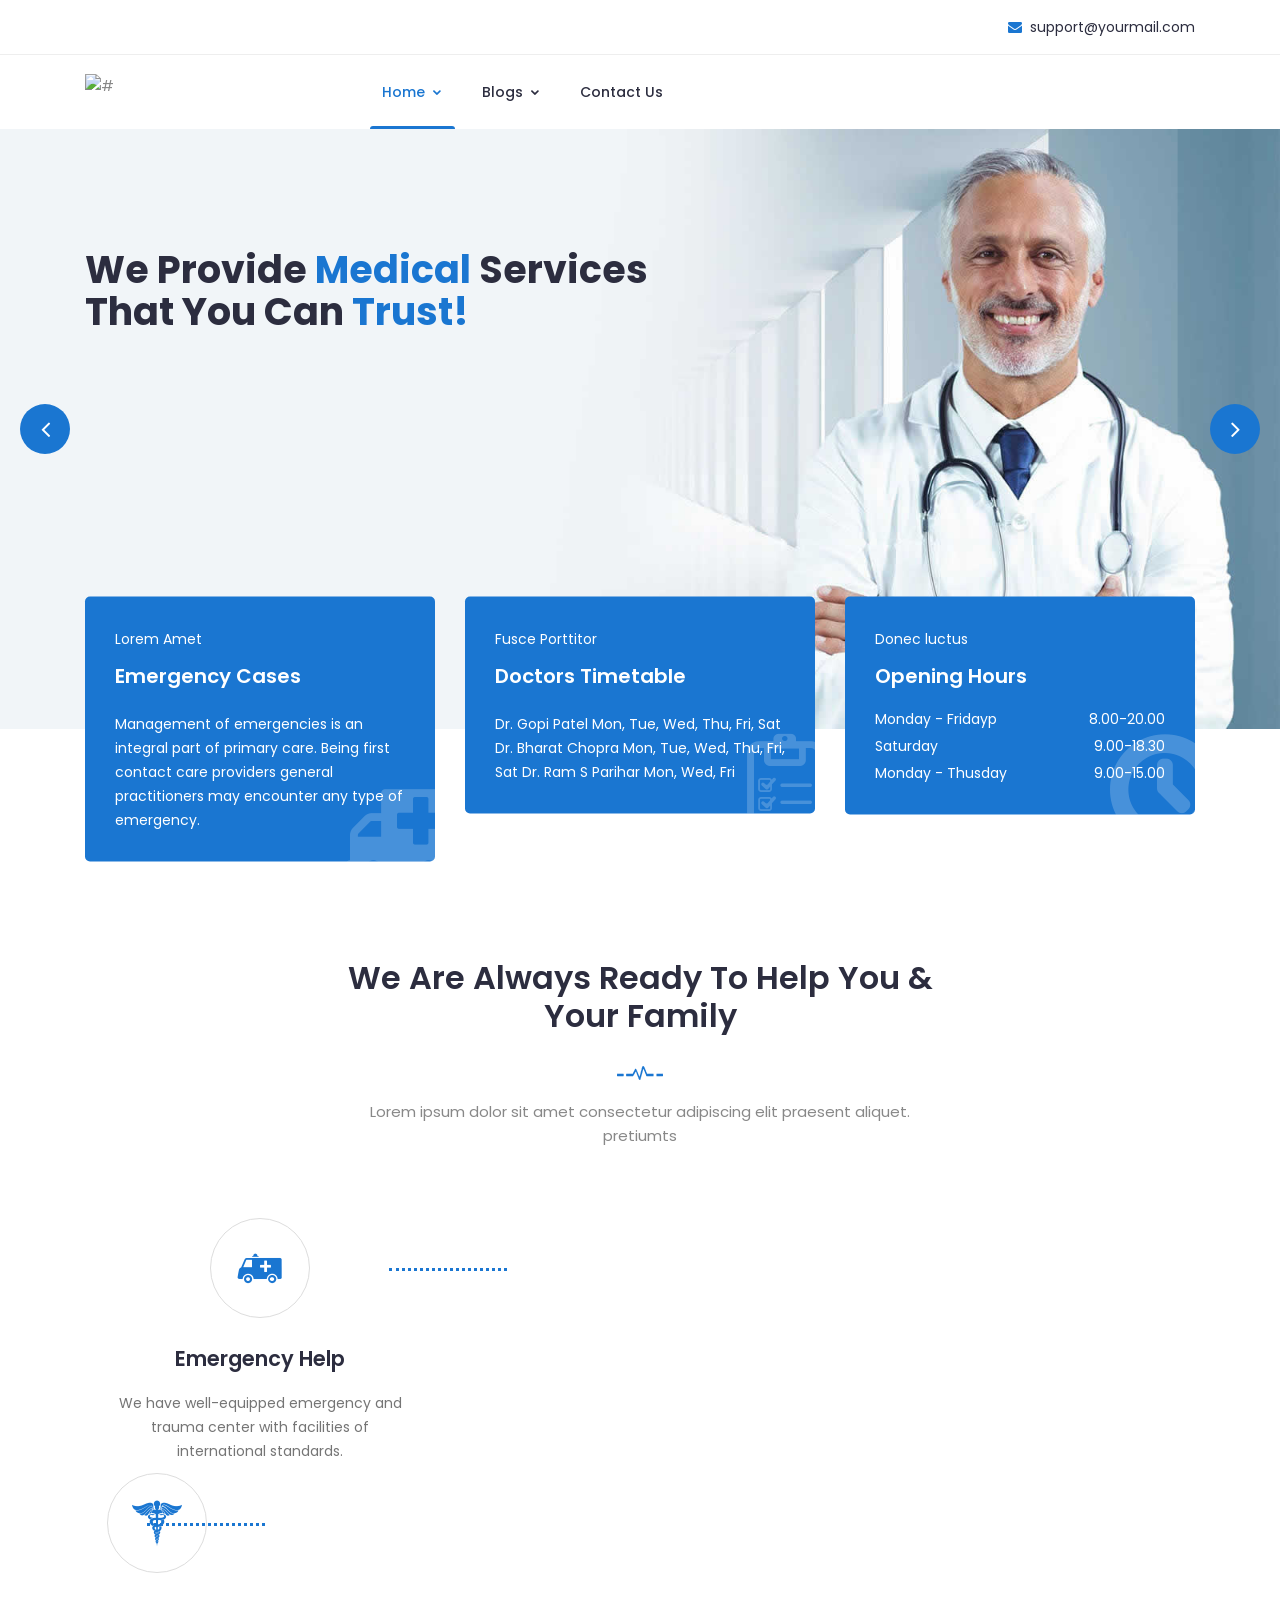
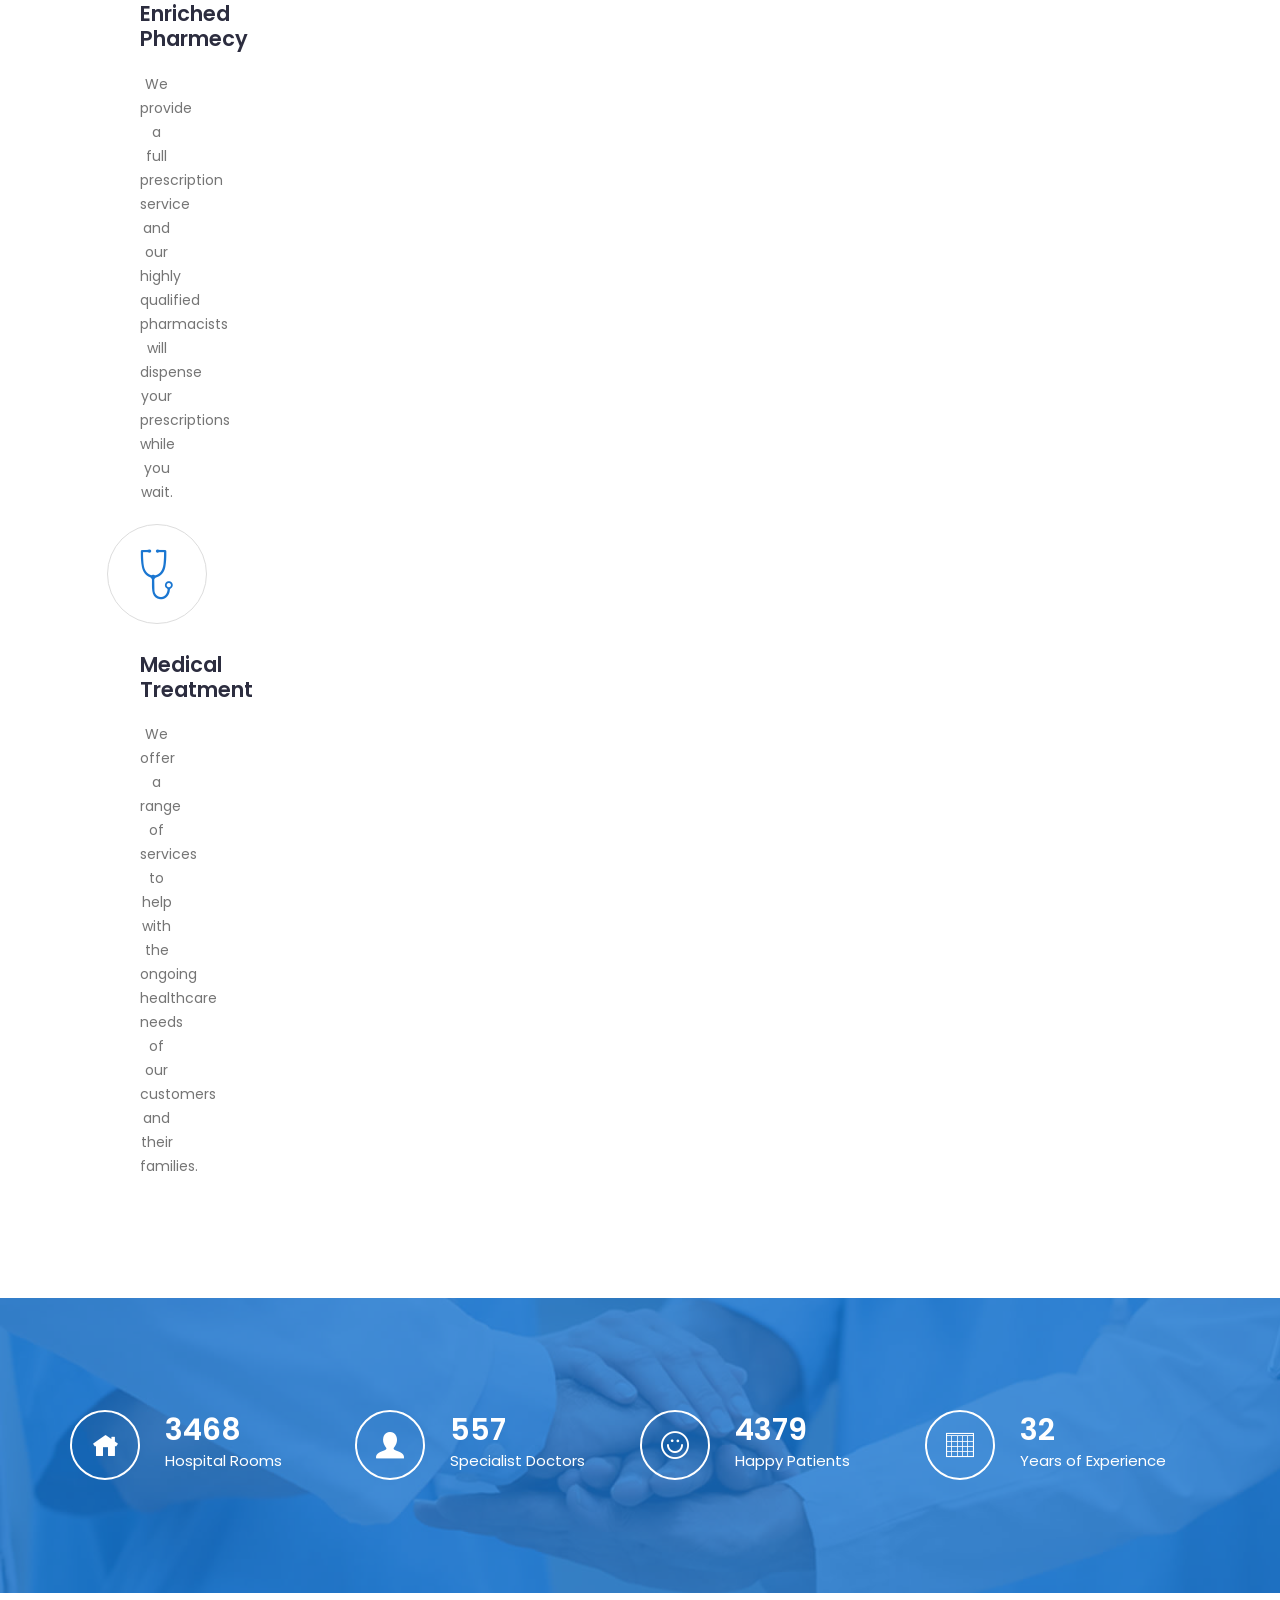
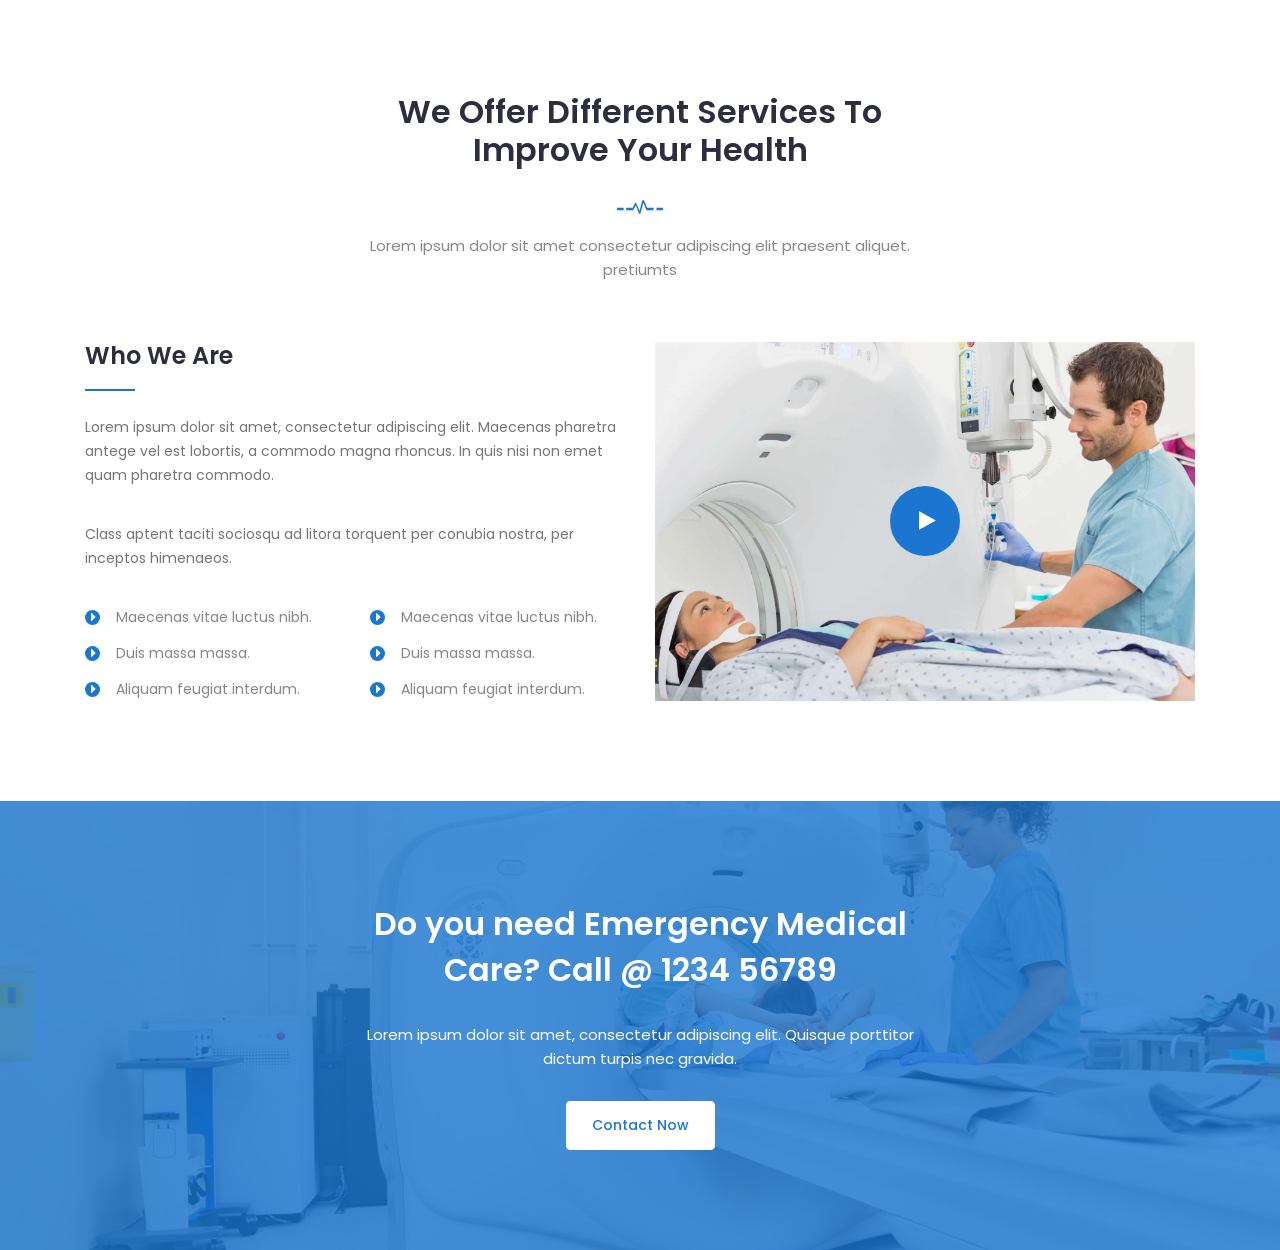
==== commit 2dfbd404: "Update doctorsindex.html" ====
--- a/doctorsindex.html
+++ b/doctorsindex.html
@@ -266,9 +266,7 @@
 								<i class="icofont icofont-ambulance-cross"></i>
 							</div>
 							<h3>Emergency Help</h3>
-							<p>Management of emergencies is an integral part of primary care. Being first contact care providers general practitioners may encounter any type of emergency. Acute attacks of asthma, myocardial infarction, anaphylactic shock, hypoglycemic coma, convulsions, head injuries and trauma are some of the common emergencies encountered by GPs. Updated knowledge, communication and procedural skills, trained paramedical staff, necessary equipment and medications and appropriate practice organization are vital to provide optimum care which may even save lives of patients. The wide range of problems and the rarity of the problems make it difficult for primary care doctors to be updated and competent in providing emergency care.</p></div>
-						<!-- End Single features -->
-					</div>
+							<p>We have well-equipped emergency and trauma center with facilities of international standards.</p>
 					<div class="col-lg-4 col-12">
 						<!-- Start Single features -->
 						<div class="single-features">
@@ -276,7 +274,7 @@
 								<i class="icofont icofont-medical-sign-alt"></i>
 							</div>
 							<h3>Enriched Pharmecy</h3>
-							<p>Lorem ipsum sit, consectetur adipiscing elit. Maecenas mi quam vulputate.</p>
+							<p>We provide a full prescription service and our highly qualified pharmacists will dispense your prescriptions while you wait.</p>
 						</div>
 						<!-- End Single features -->
 					</div>
@@ -287,7 +285,7 @@
 								<i class="icofont icofont-stethoscope"></i>
 							</div>
 							<h3>Medical Treatment</h3>
-							<p>Lorem ipsum sit, consectetur adipiscing elit. Maecenas mi quam vulputate.</p>
+							<p>We offer a range of services to help with the ongoing healthcare needs of our customers and their families.</p>
 						</div>
 						<!-- End Single features -->
 					</div>
@@ -469,4 +467,4 @@
 		<!-- Main JS -->
 		<script src="js/main.js"></script>
     </body>
-</html>+</html>
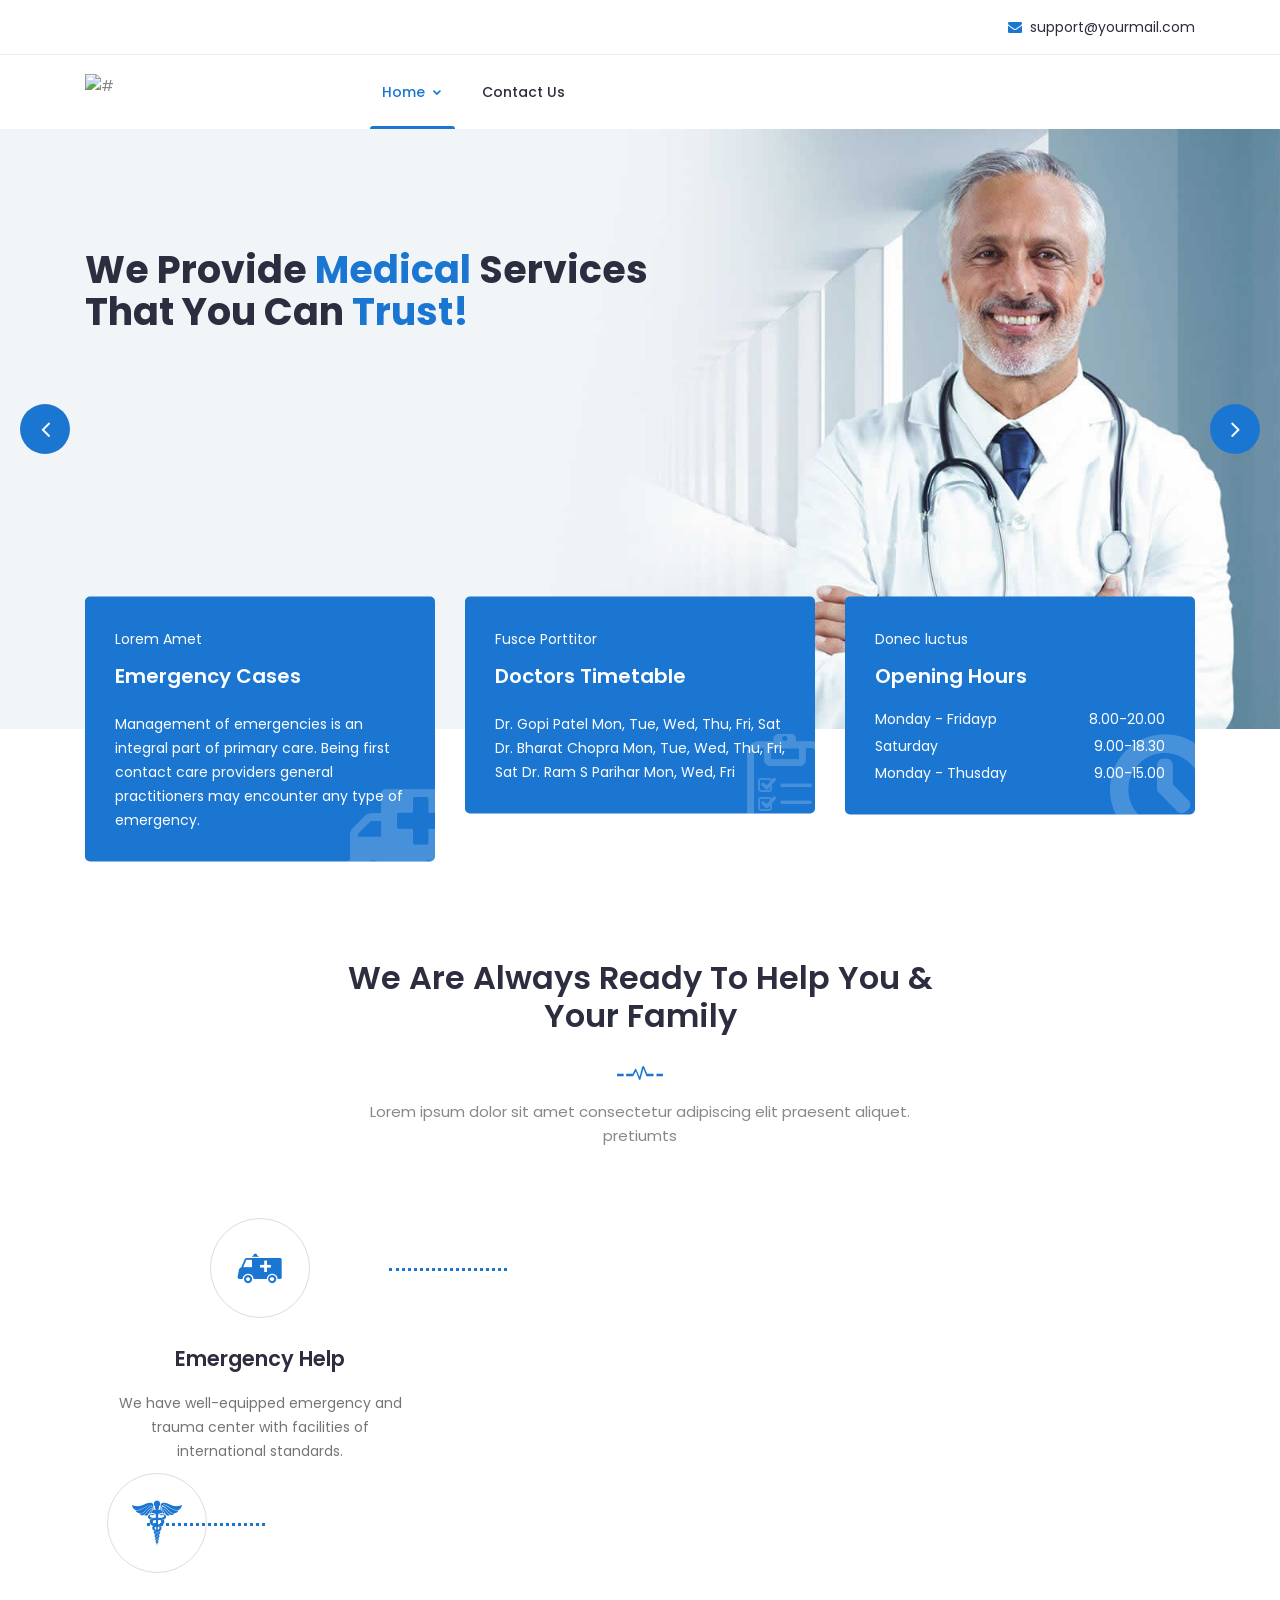
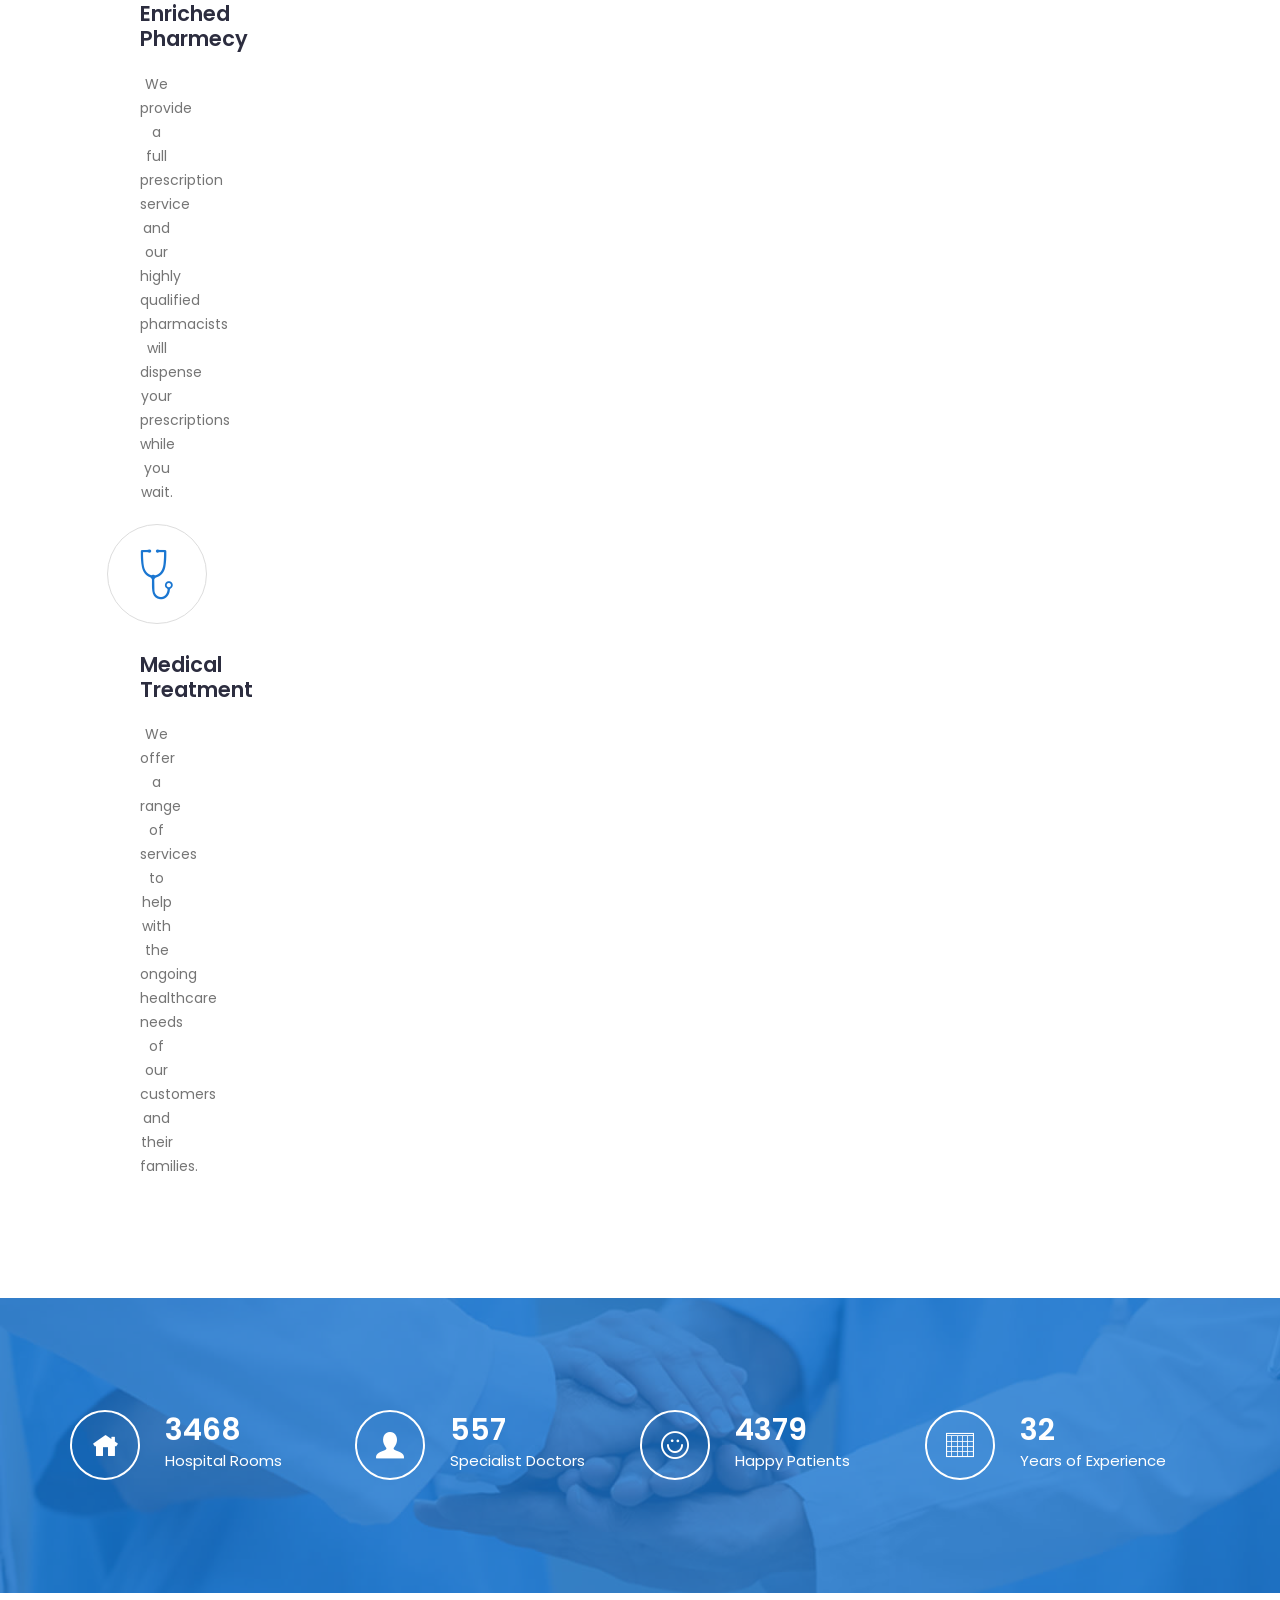
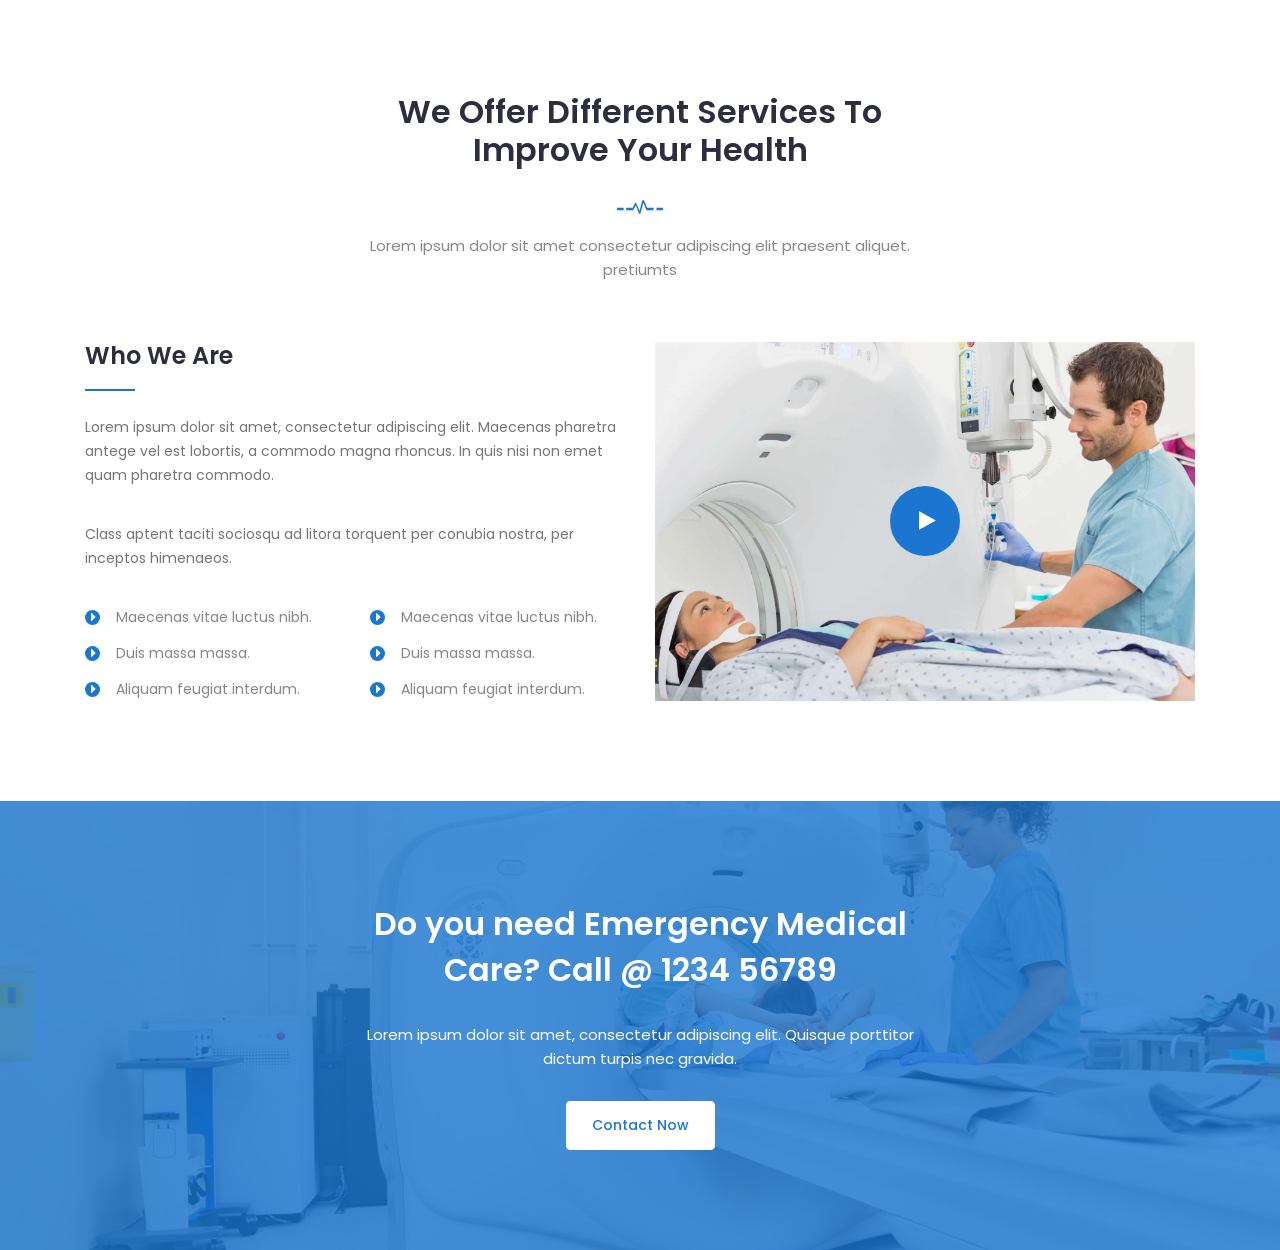
==== commit 642ebfee: "Update doctorsindex.html" ====
--- a/doctorsindex.html
+++ b/doctorsindex.html
@@ -112,11 +112,7 @@
 												</ul>
 											</li>
 										
-											<li><a href="#">Blogs <i class="icofont-rounded-down"></i></a>
-												<ul class="dropdown">
-													<li><a href="blog-single.html">Blog Details</a></li>
-												</ul>
-											</li>
+											
 											<li><a href="contact.html">Contact Us</a></li>
 										</ul>
 									</nav>
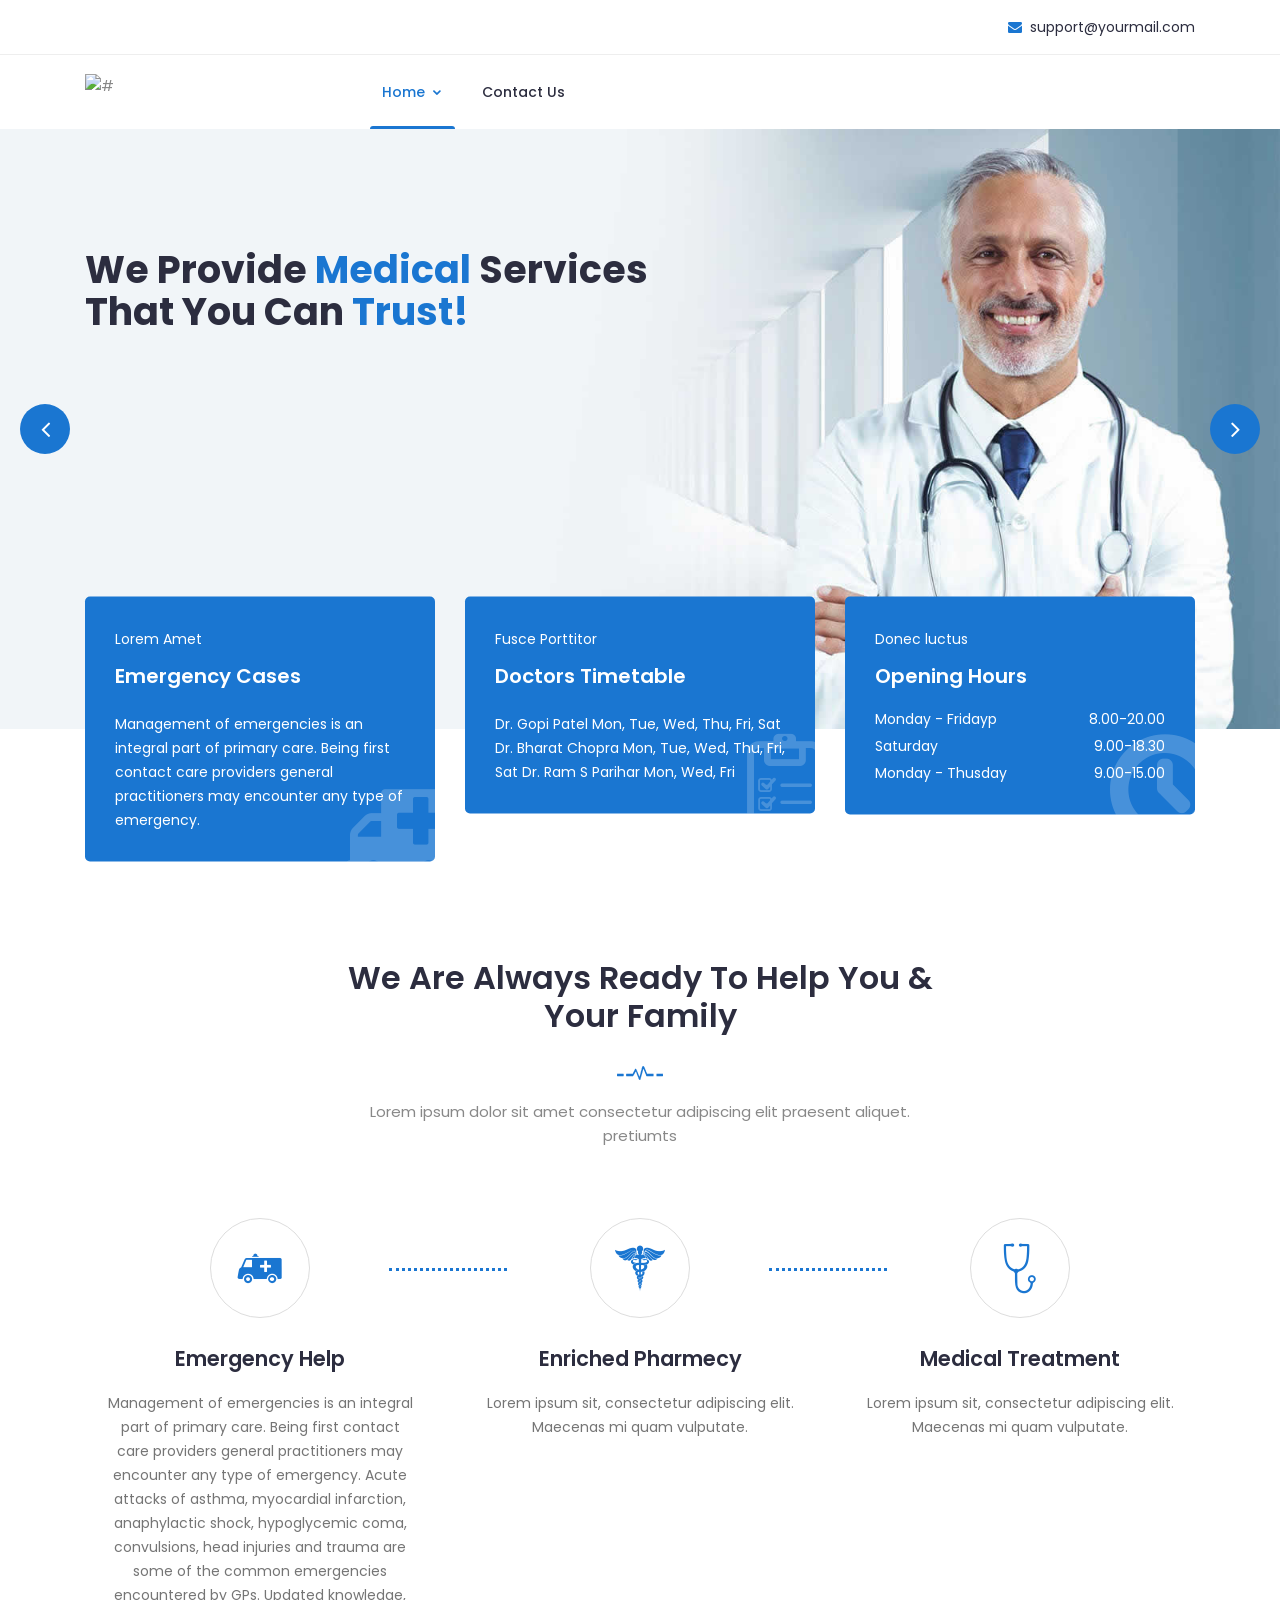
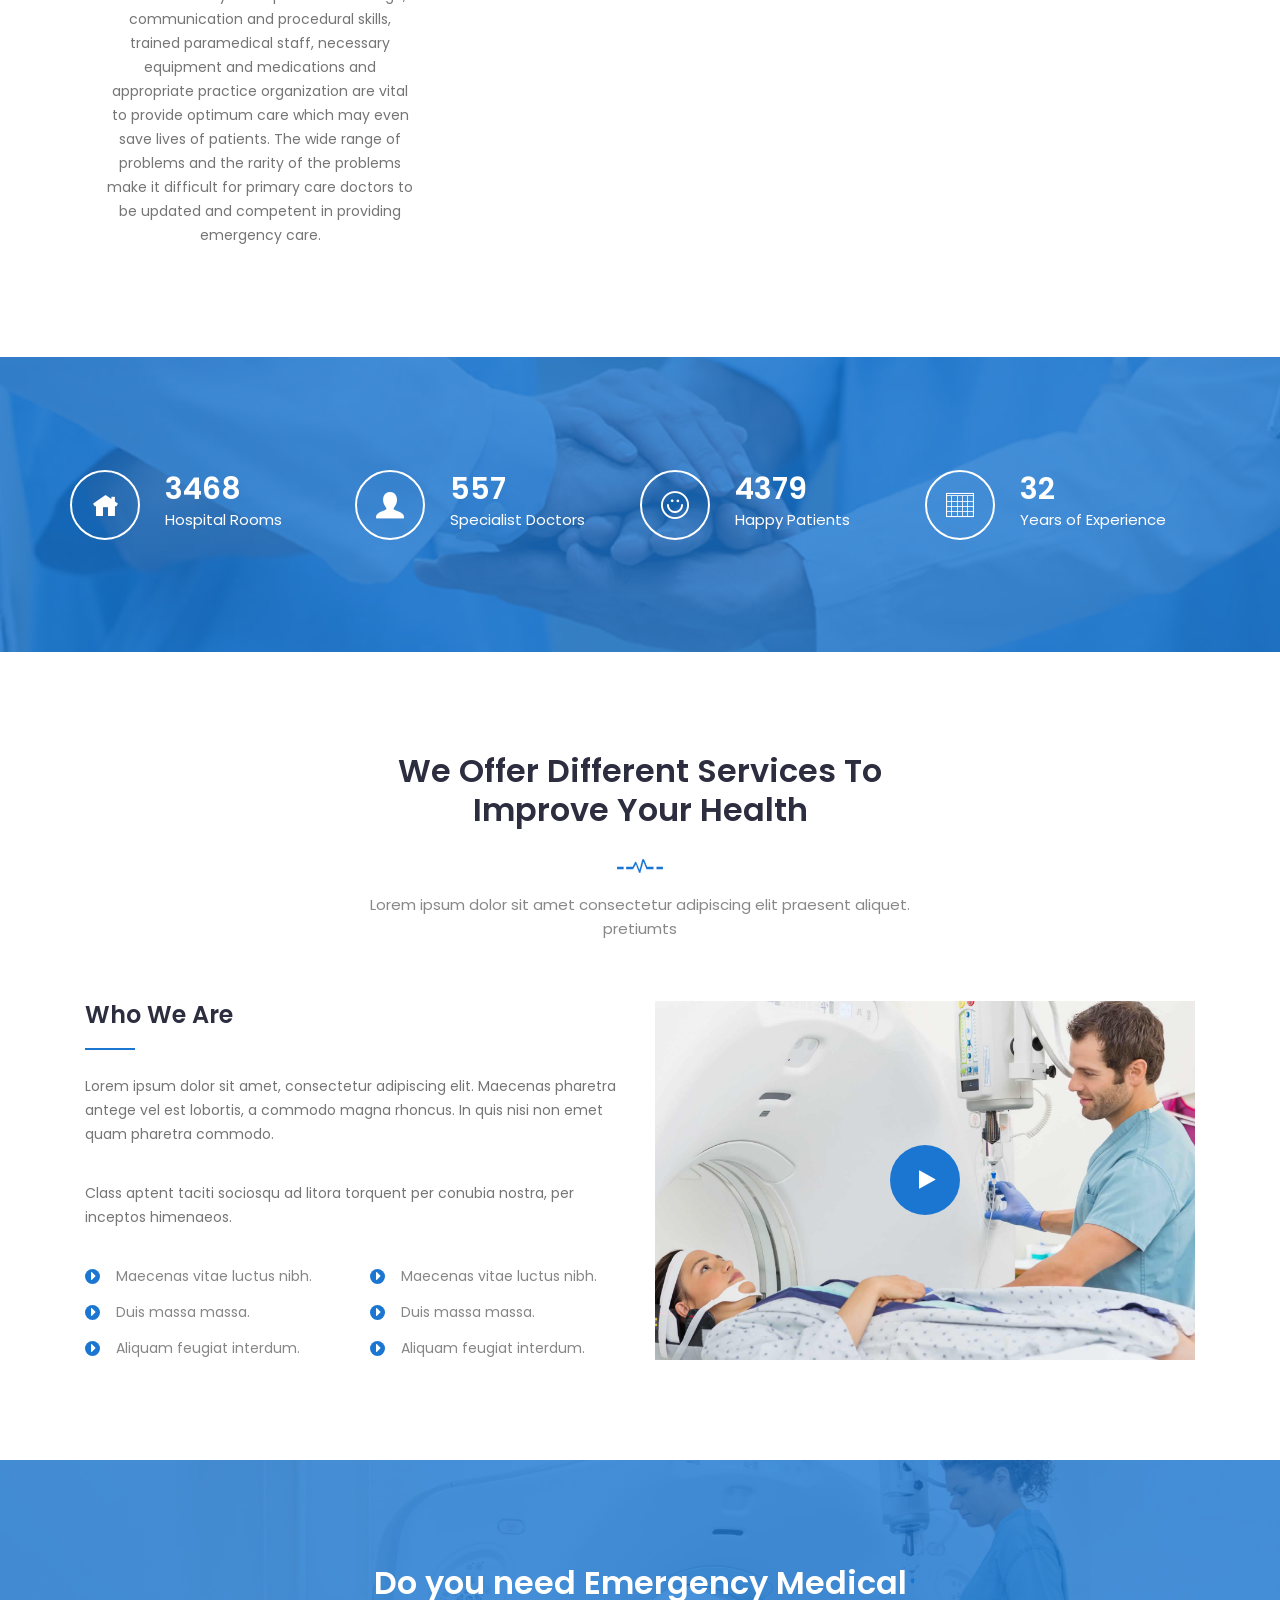
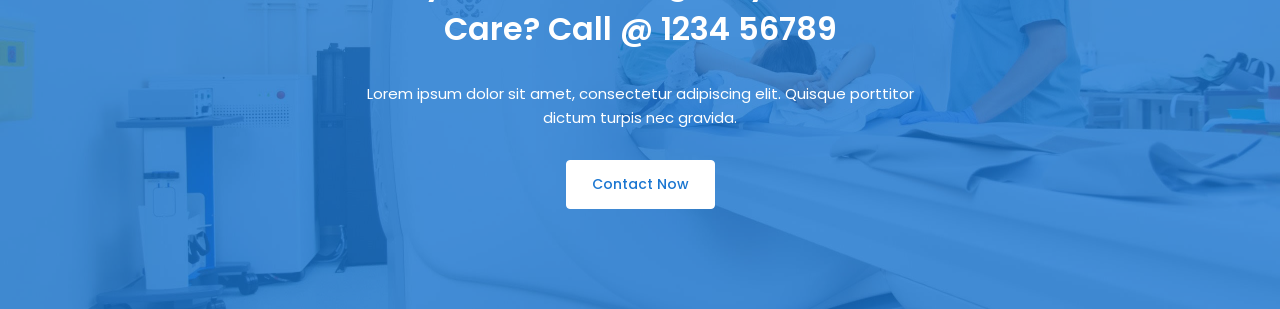
==== commit a74e27af: "Update doctorsindex.html" ====
--- a/doctorsindex.html
+++ b/doctorsindex.html
@@ -262,7 +262,9 @@
 								<i class="icofont icofont-ambulance-cross"></i>
 							</div>
 							<h3>Emergency Help</h3>
-							<p>We have well-equipped emergency and trauma center with facilities of international standards.</p>
+							<p>Management of emergencies is an integral part of primary care. Being first contact care providers general practitioners may encounter any type of emergency. Acute attacks of asthma, myocardial infarction, anaphylactic shock, hypoglycemic coma, convulsions, head injuries and trauma are some of the common emergencies encountered by GPs. Updated knowledge, communication and procedural skills, trained paramedical staff, necessary equipment and medications and appropriate practice organization are vital to provide optimum care which may even save lives of patients. The wide range of problems and the rarity of the problems make it difficult for primary care doctors to be updated and competent in providing emergency care.</p></div>
+						<!-- End Single features -->
+					</div>
 					<div class="col-lg-4 col-12">
 						<!-- Start Single features -->
 						<div class="single-features">
@@ -270,7 +272,7 @@
 								<i class="icofont icofont-medical-sign-alt"></i>
 							</div>
 							<h3>Enriched Pharmecy</h3>
-							<p>We provide a full prescription service and our highly qualified pharmacists will dispense your prescriptions while you wait.</p>
+							<p>Lorem ipsum sit, consectetur adipiscing elit. Maecenas mi quam vulputate.</p>
 						</div>
 						<!-- End Single features -->
 					</div>
@@ -281,7 +283,7 @@
 								<i class="icofont icofont-stethoscope"></i>
 							</div>
 							<h3>Medical Treatment</h3>
-							<p>We offer a range of services to help with the ongoing healthcare needs of our customers and their families.</p>
+							<p>Lorem ipsum sit, consectetur adipiscing elit. Maecenas mi quam vulputate.</p>
 						</div>
 						<!-- End Single features -->
 					</div>
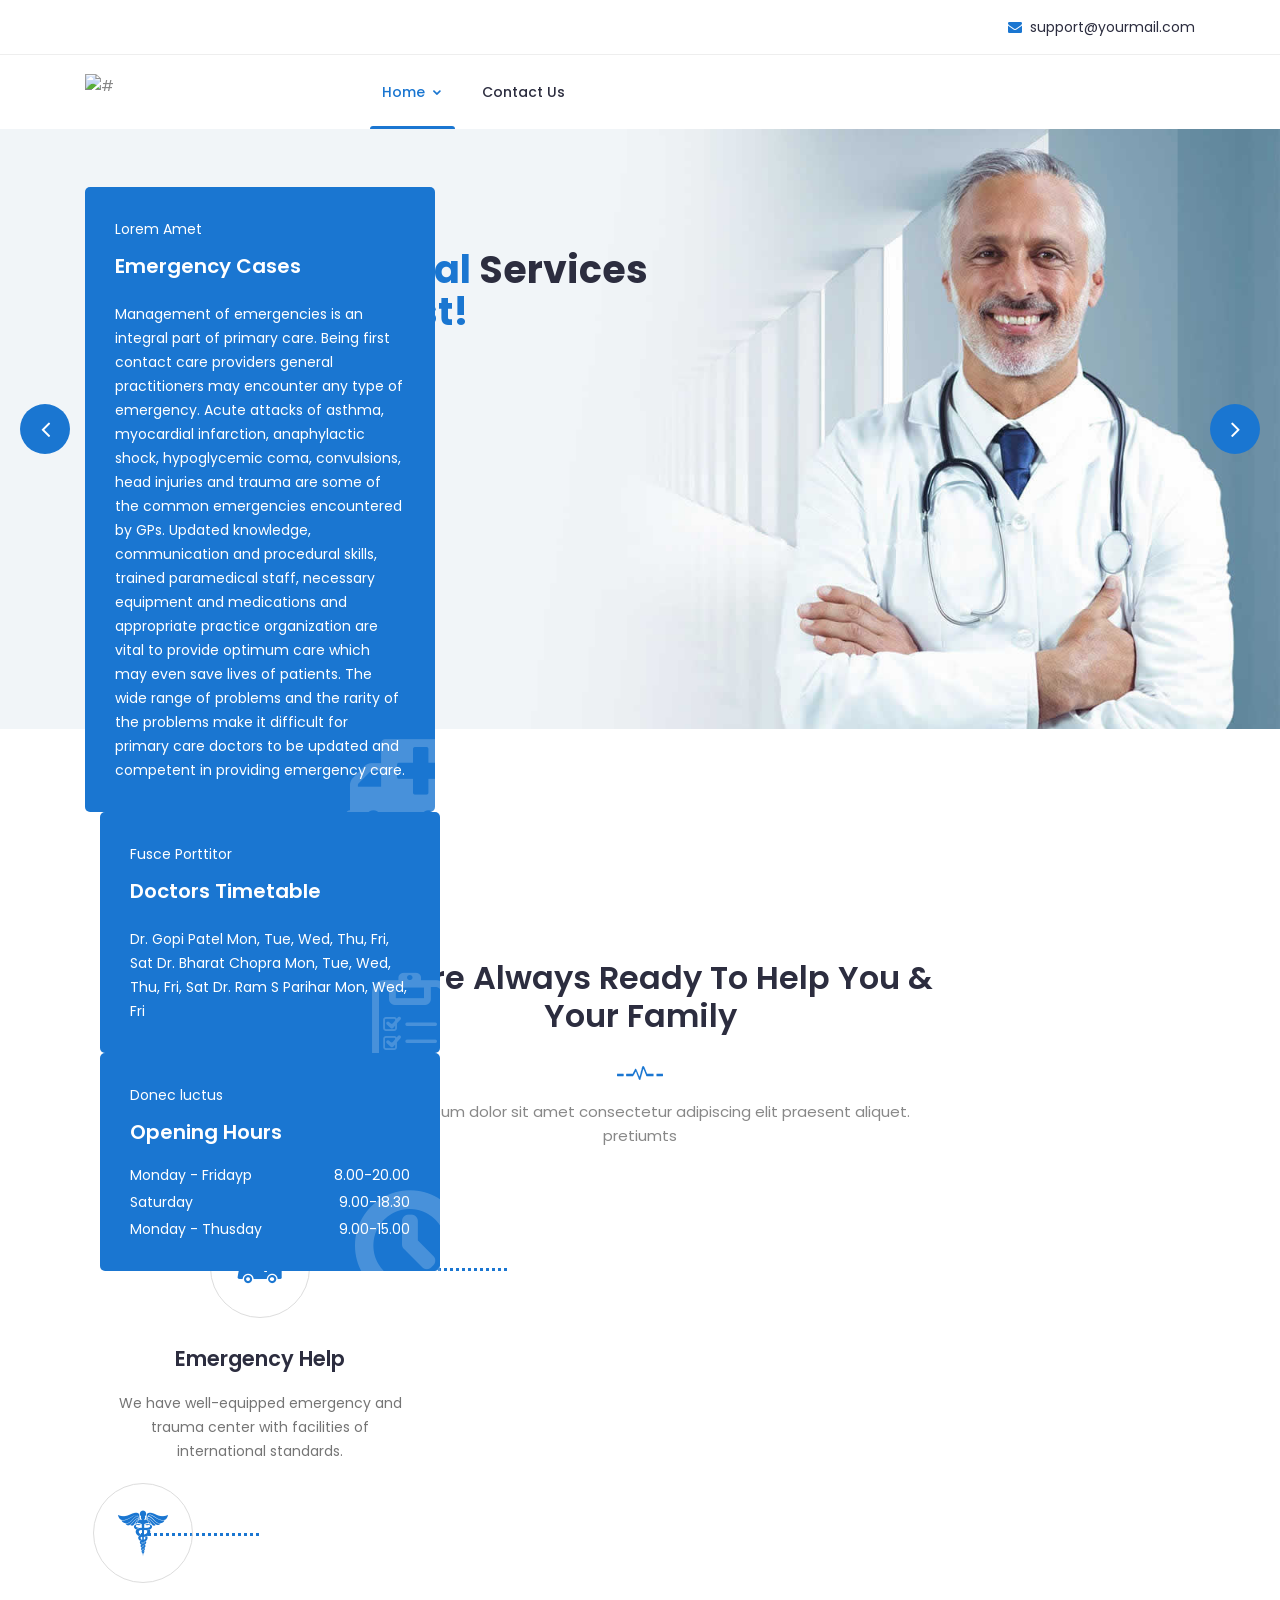
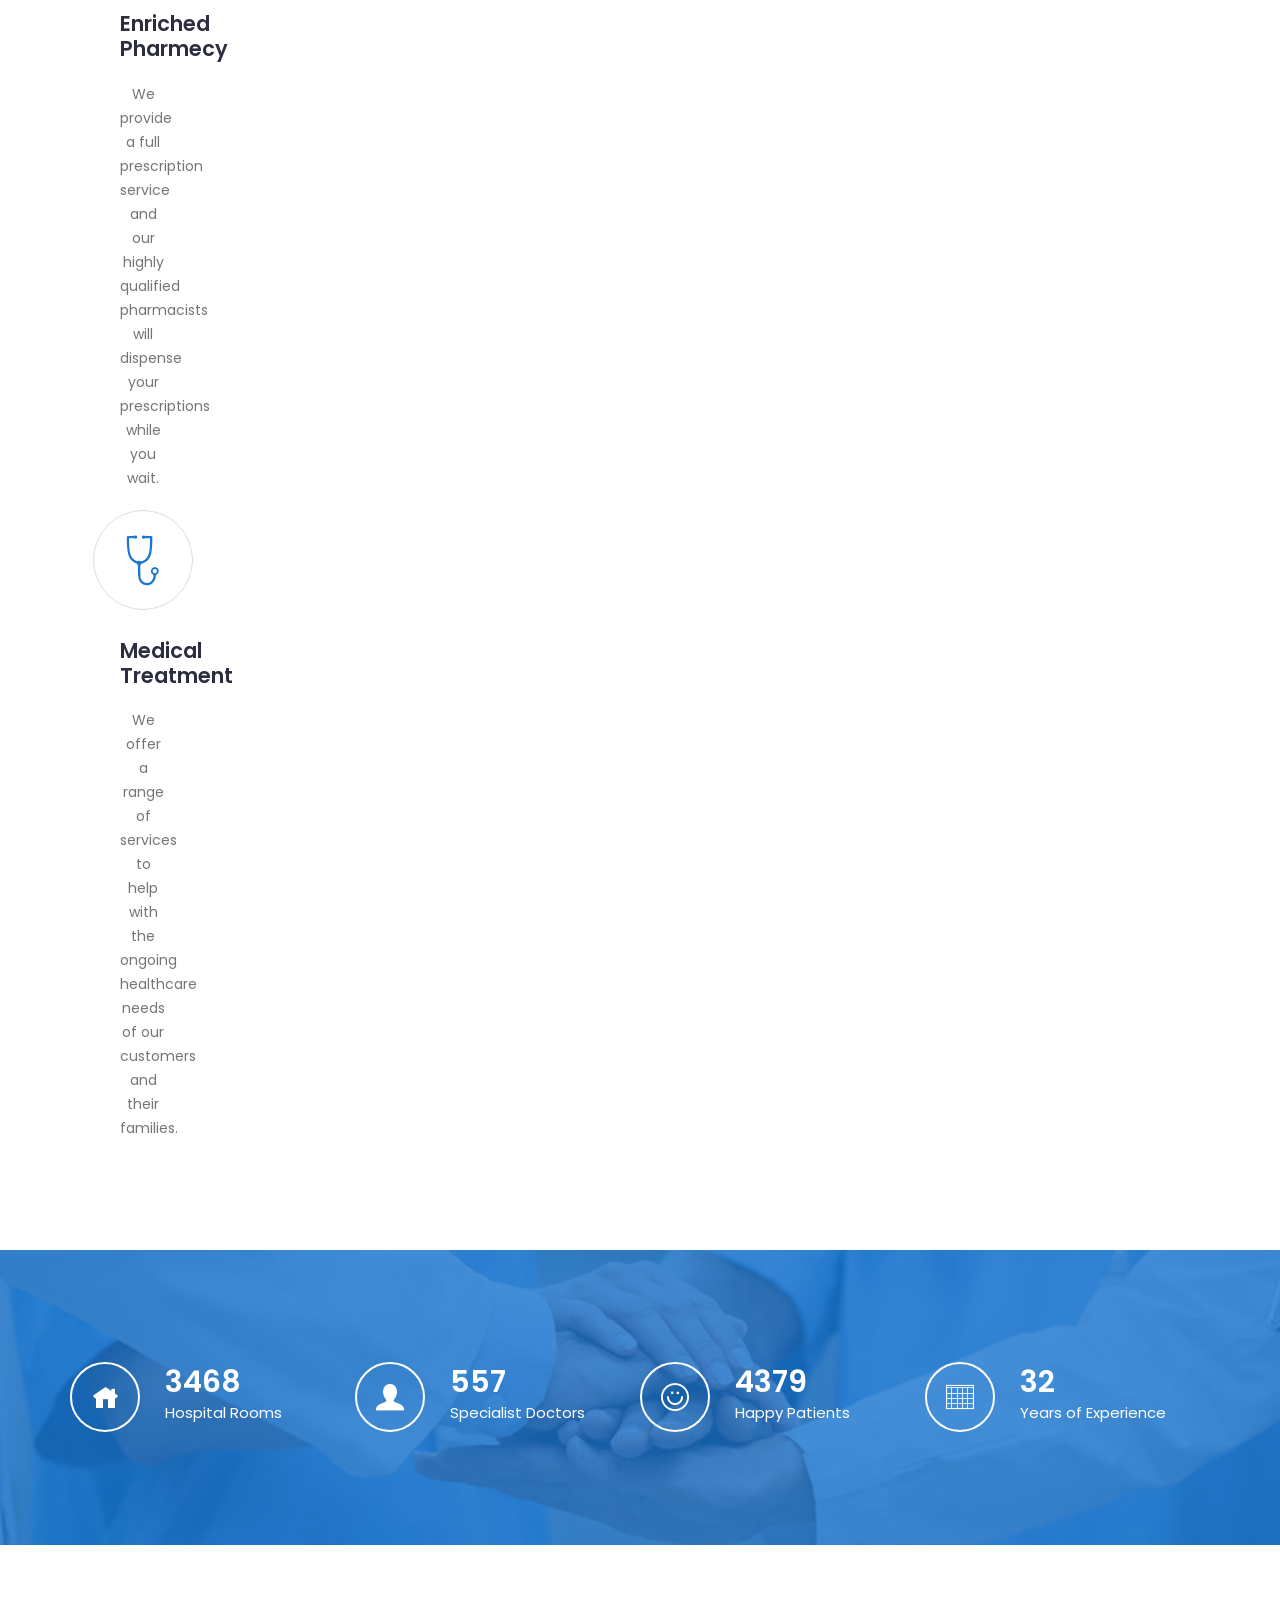
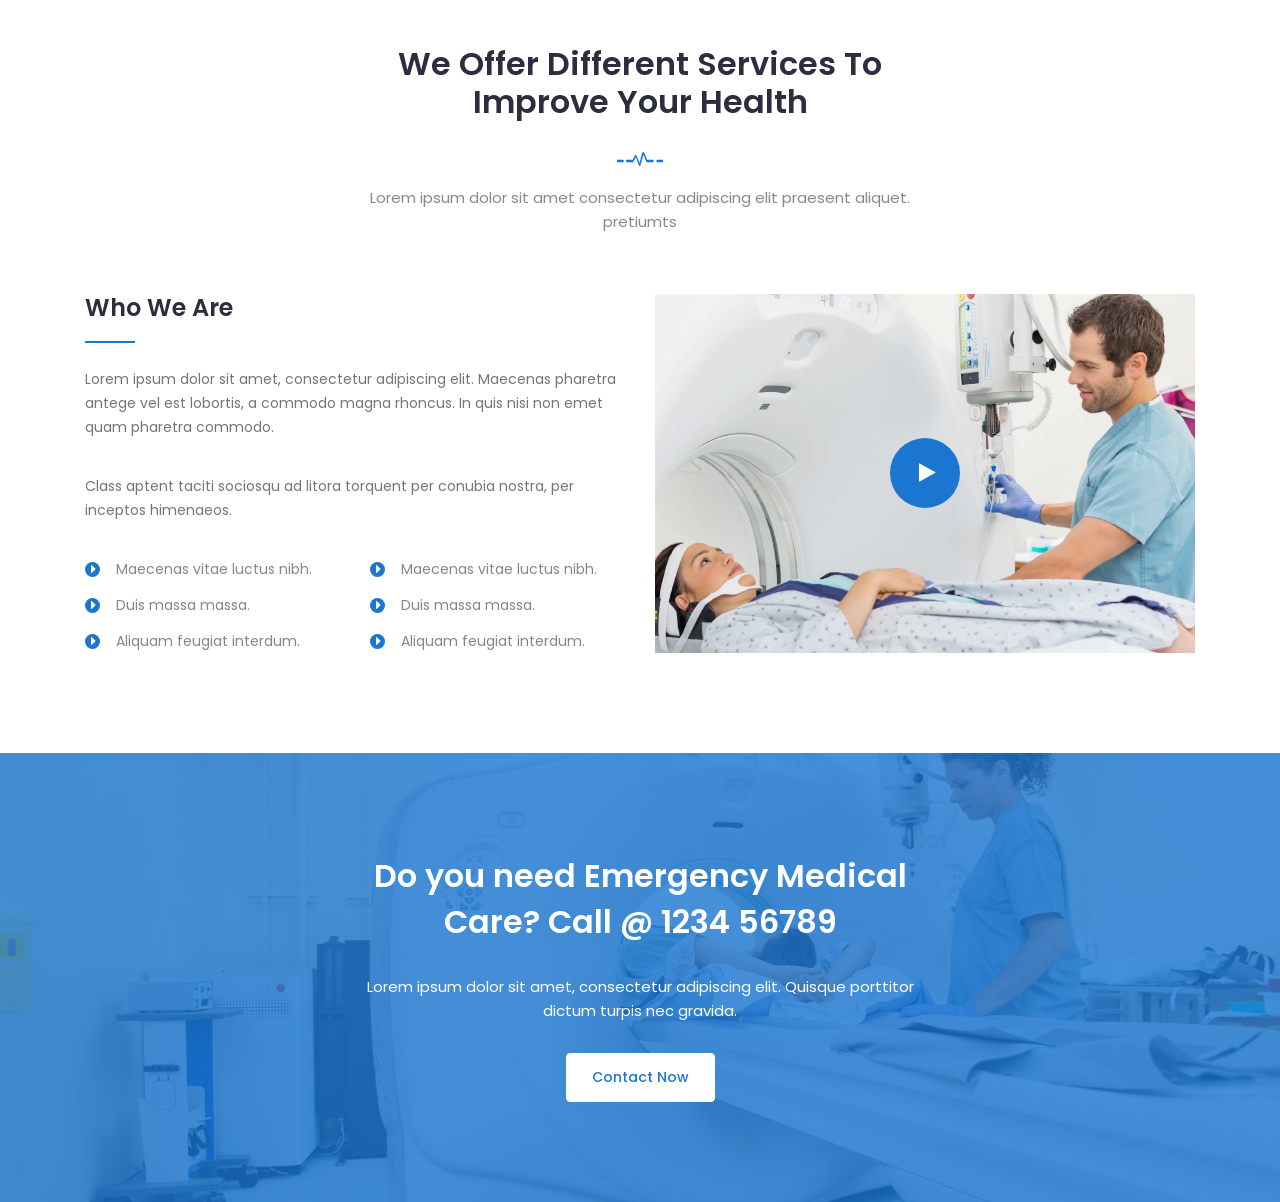
==== commit 9771951d: "Update doctorsindex.html" ====
--- a/doctorsindex.html
+++ b/doctorsindex.html
@@ -193,8 +193,8 @@
 									<div class="single-content">
 										<span>Lorem Amet</span>
 										<h4>Emergency Cases</h4>
-										<p>Management of emergencies is an integral part of primary care. Being first contact care providers general practitioners may encounter any type of emergency. </p>
-									</div>
+										<p>Management of emergencies is an integral part of primary care. Being first contact care providers general practitioners may encounter any type of emergency. Acute attacks of asthma, myocardial infarction, anaphylactic shock, hypoglycemic coma, convulsions, head injuries and trauma are some of the common emergencies encountered by GPs. Updated knowledge, communication and procedural skills, trained paramedical staff, necessary equipment and medications and appropriate practice organization are vital to provide optimum care which may even save lives of patients. The wide range of problems and the rarity of the problems make it difficult for primary care doctors to be updated and competent in providing emergency care.</p></div>
+						</div>
 								</div>
 							</div>
 						</div>
@@ -262,8 +262,7 @@
 								<i class="icofont icofont-ambulance-cross"></i>
 							</div>
 							<h3>Emergency Help</h3>
-							<p>Management of emergencies is an integral part of primary care. Being first contact care providers general practitioners may encounter any type of emergency. Acute attacks of asthma, myocardial infarction, anaphylactic shock, hypoglycemic coma, convulsions, head injuries and trauma are some of the common emergencies encountered by GPs. Updated knowledge, communication and procedural skills, trained paramedical staff, necessary equipment and medications and appropriate practice organization are vital to provide optimum care which may even save lives of patients. The wide range of problems and the rarity of the problems make it difficult for primary care doctors to be updated and competent in providing emergency care.</p></div>
-						<!-- End Single features -->
+							<p>We have well-equipped emergency and trauma center with facilities of international standards.</p>
 					</div>
 					<div class="col-lg-4 col-12">
 						<!-- Start Single features -->
@@ -272,7 +271,7 @@
 								<i class="icofont icofont-medical-sign-alt"></i>
 							</div>
 							<h3>Enriched Pharmecy</h3>
-							<p>Lorem ipsum sit, consectetur adipiscing elit. Maecenas mi quam vulputate.</p>
+							<p>We provide a full prescription service and our highly qualified pharmacists will dispense your prescriptions while you wait.</p>
 						</div>
 						<!-- End Single features -->
 					</div>
@@ -283,7 +282,7 @@
 								<i class="icofont icofont-stethoscope"></i>
 							</div>
 							<h3>Medical Treatment</h3>
-							<p>Lorem ipsum sit, consectetur adipiscing elit. Maecenas mi quam vulputate.</p>
+							<p>We offer a range of services to help with the ongoing healthcare needs of our customers and their families.</p>
 						</div>
 						<!-- End Single features -->
 					</div>
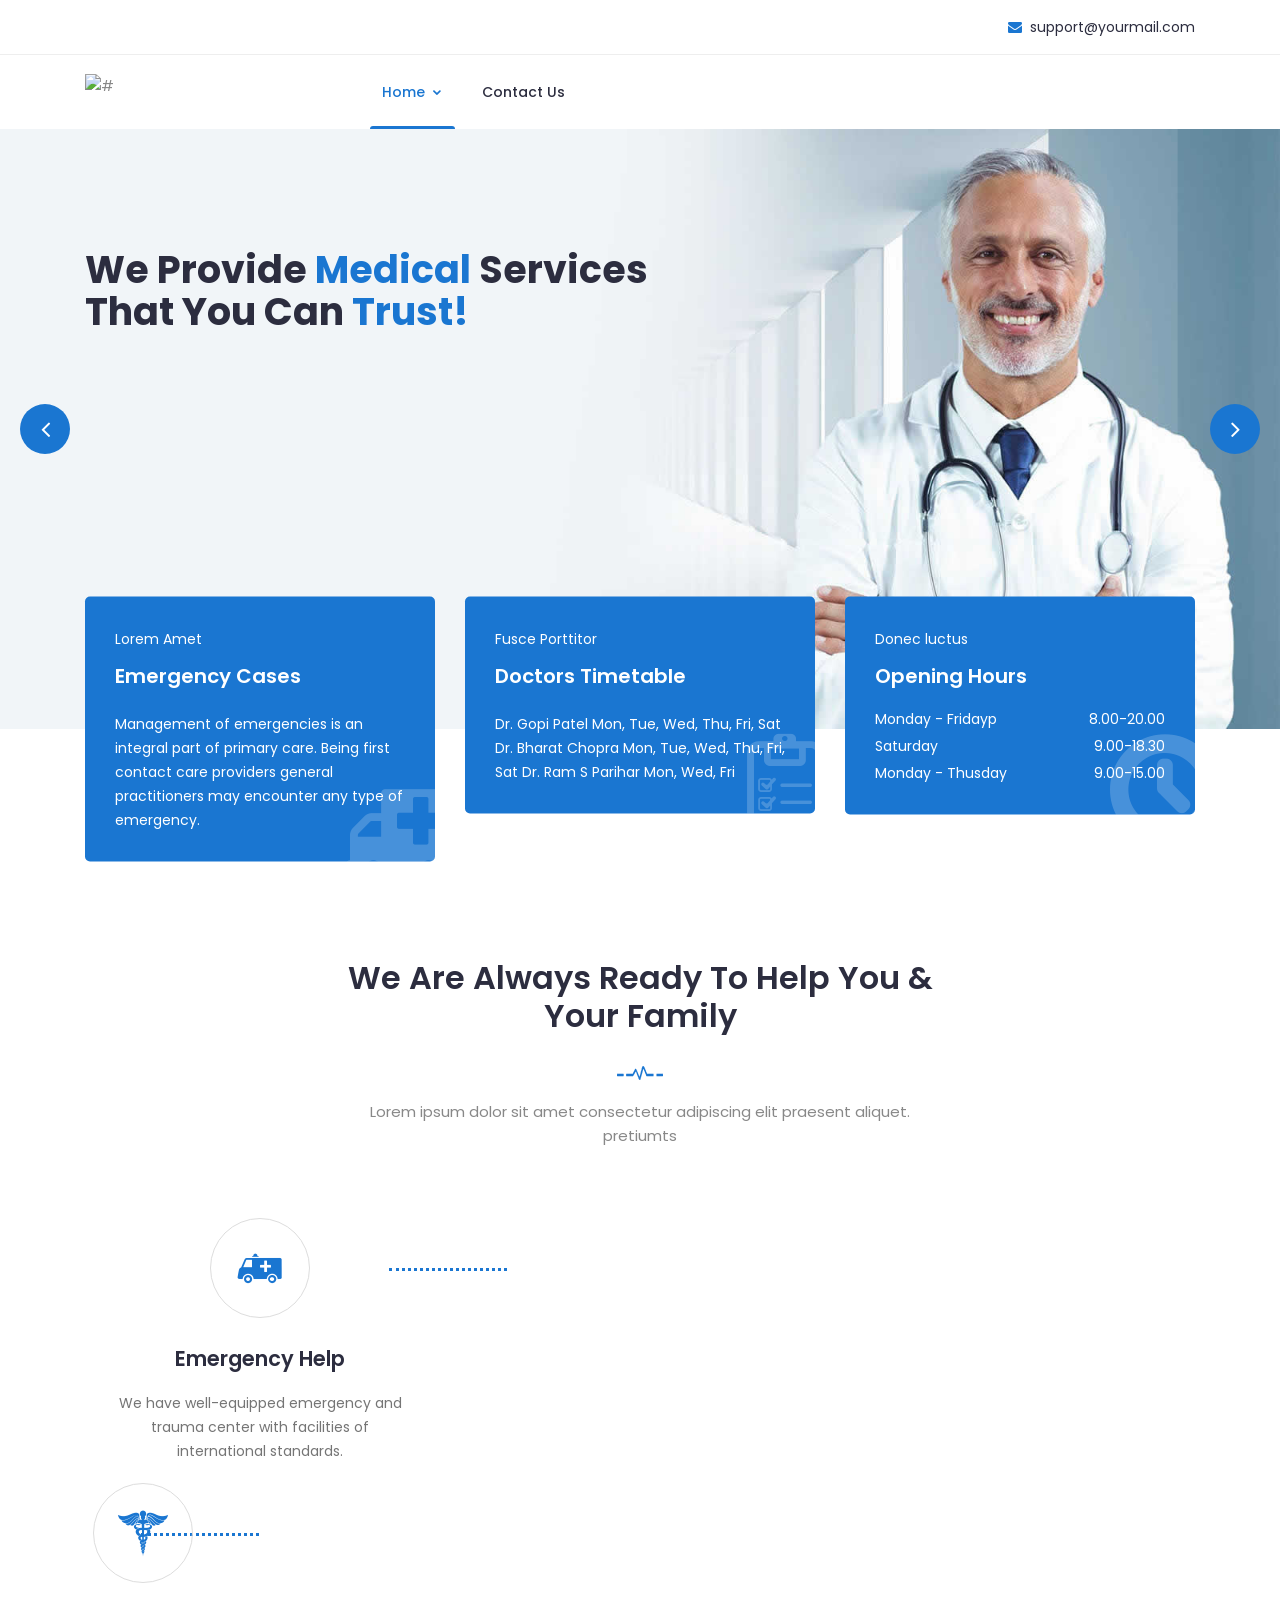
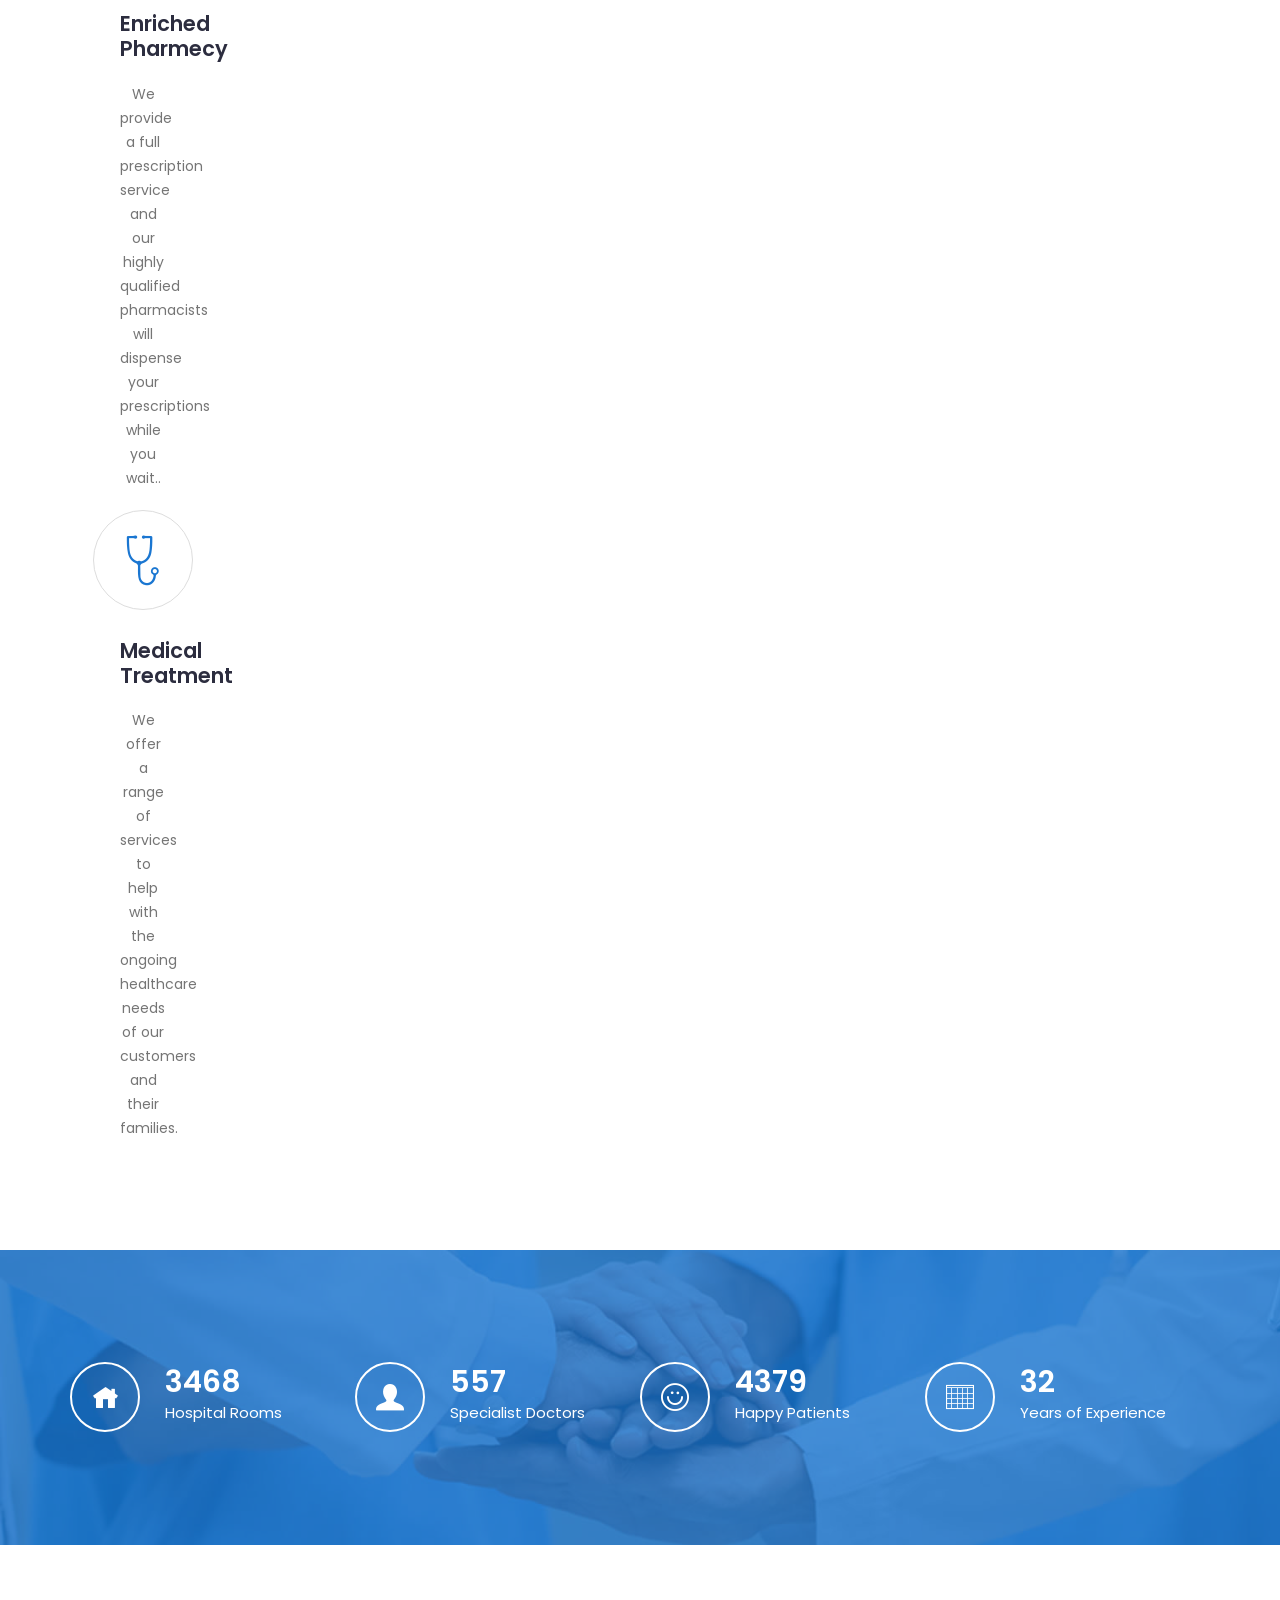
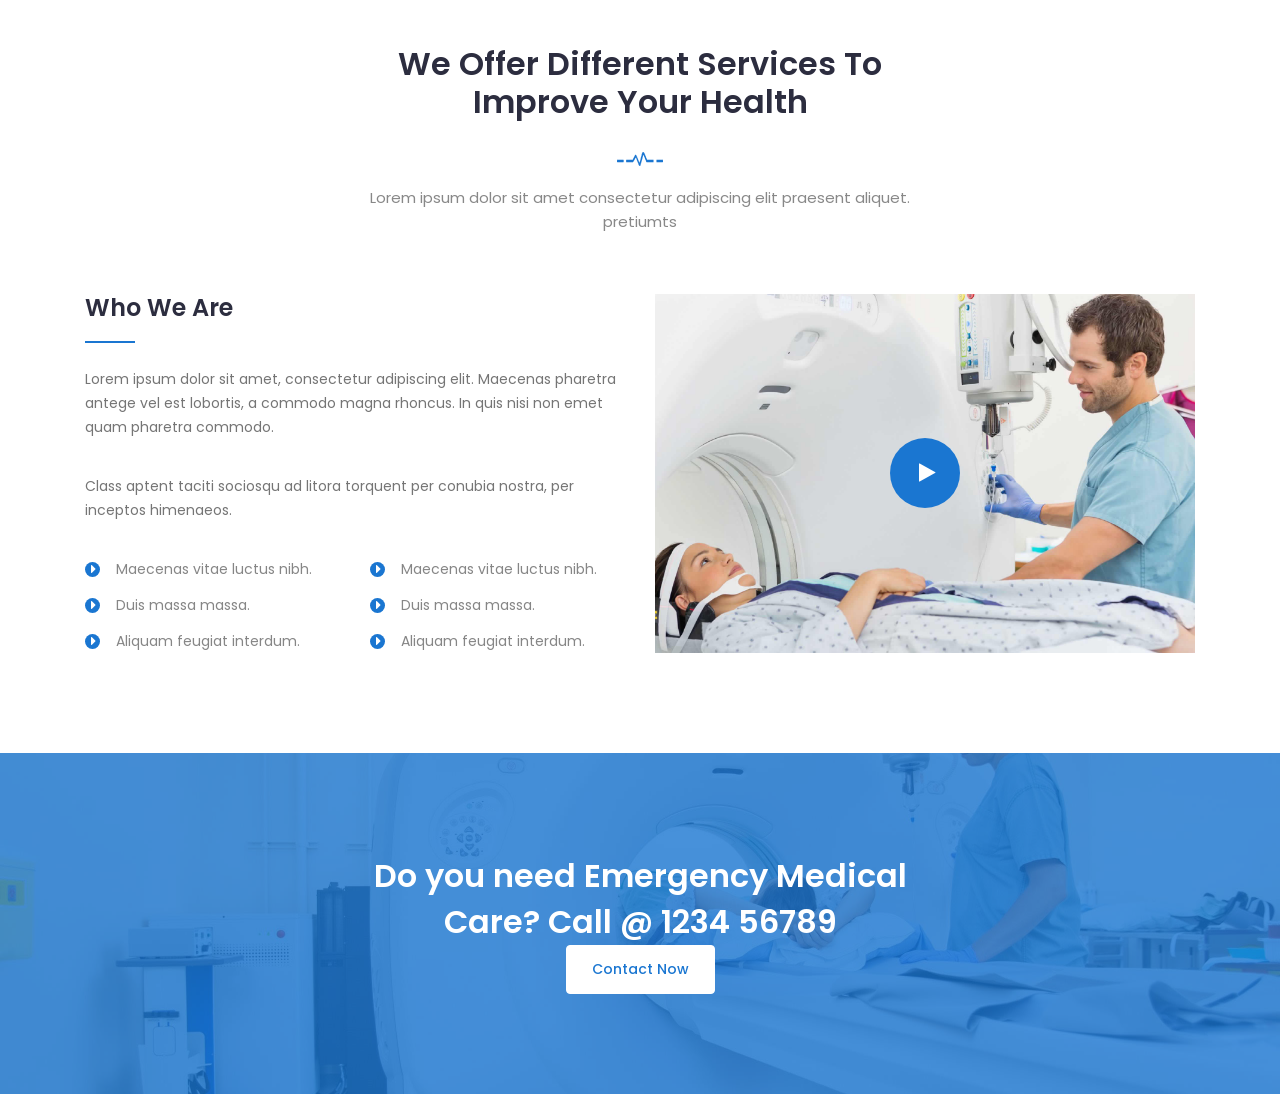
==== commit 82cca27a: "Add files via upload" ====
--- a/doctorsindex.html
+++ b/doctorsindex.html
@@ -193,8 +193,8 @@
 									<div class="single-content">
 										<span>Lorem Amet</span>
 										<h4>Emergency Cases</h4>
-										<p>Management of emergencies is an integral part of primary care. Being first contact care providers general practitioners may encounter any type of emergency. Acute attacks of asthma, myocardial infarction, anaphylactic shock, hypoglycemic coma, convulsions, head injuries and trauma are some of the common emergencies encountered by GPs. Updated knowledge, communication and procedural skills, trained paramedical staff, necessary equipment and medications and appropriate practice organization are vital to provide optimum care which may even save lives of patients. The wide range of problems and the rarity of the problems make it difficult for primary care doctors to be updated and competent in providing emergency care.</p></div>
-						</div>
+										<p>Management of emergencies is an integral part of primary care. Being first contact care providers general practitioners may encounter any type of emergency. </p>
+									</div>
 								</div>
 							</div>
 						</div>
@@ -262,7 +262,7 @@
 								<i class="icofont icofont-ambulance-cross"></i>
 							</div>
 							<h3>Emergency Help</h3>
-							<p>We have well-equipped emergency and trauma center with facilities of international standards.</p>
+							<p>We have well-equipped emergency and trauma center with facilities of international standards.</p><!-- End Single features -->
 					</div>
 					<div class="col-lg-4 col-12">
 						<!-- Start Single features -->
@@ -271,7 +271,7 @@
 								<i class="icofont icofont-medical-sign-alt"></i>
 							</div>
 							<h3>Enriched Pharmecy</h3>
-							<p>We provide a full prescription service and our highly qualified pharmacists will dispense your prescriptions while you wait.</p>
+							<p>We provide a full prescription service and our highly qualified pharmacists will dispense your prescriptions while you wait..</p>
 						</div>
 						<!-- End Single features -->
 					</div>
@@ -412,7 +412,6 @@
 					<div class="col-lg-12 col-md-12 col-12">
 						<div class="content">
 							<h2>Do you need Emergency Medical Care? Call @ 1234 56789</h2>
-							<p>Lorem ipsum dolor sit amet, consectetur adipiscing elit. Quisque porttitor dictum turpis nec gravida.</p>
 							<div class="button">
 								<a href="#" class="btn">Contact Now</a>
 									</div>
@@ -464,4 +463,4 @@
 		<!-- Main JS -->
 		<script src="js/main.js"></script>
     </body>
-</html>
+</html>
